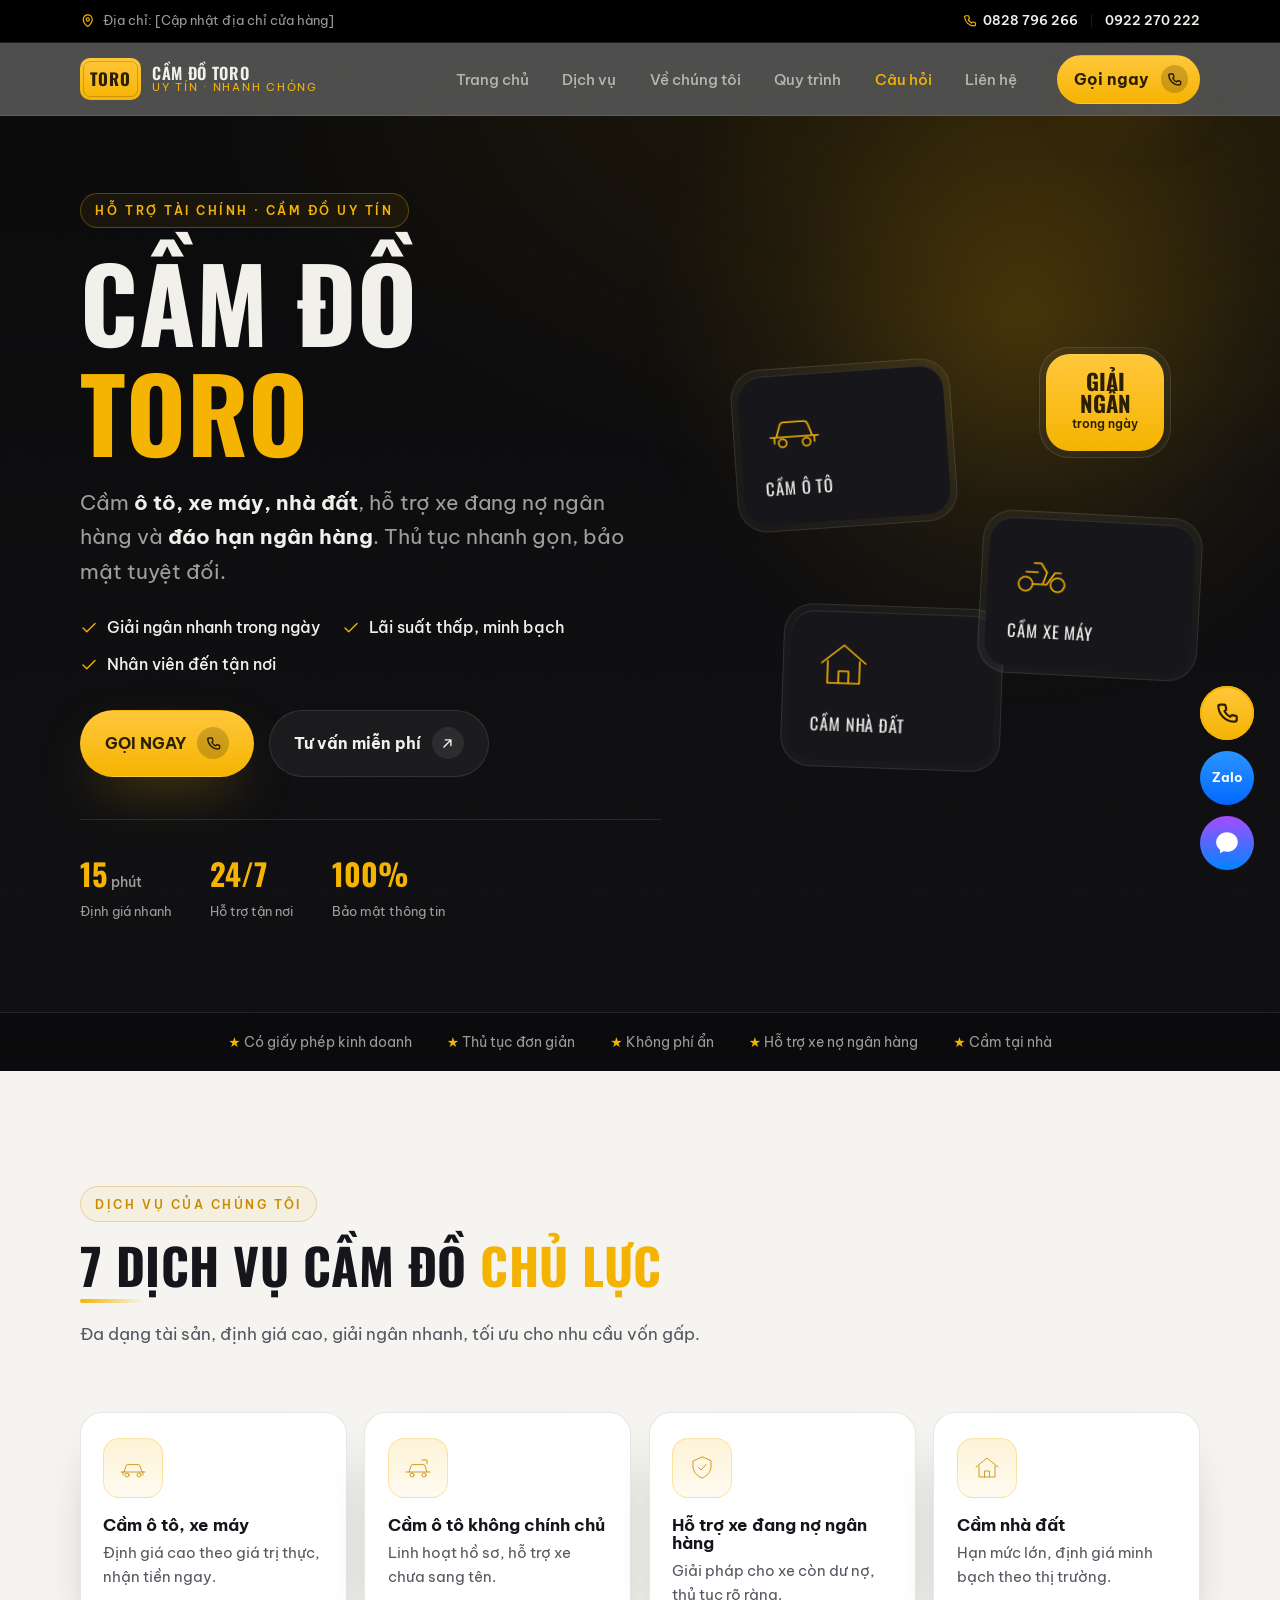
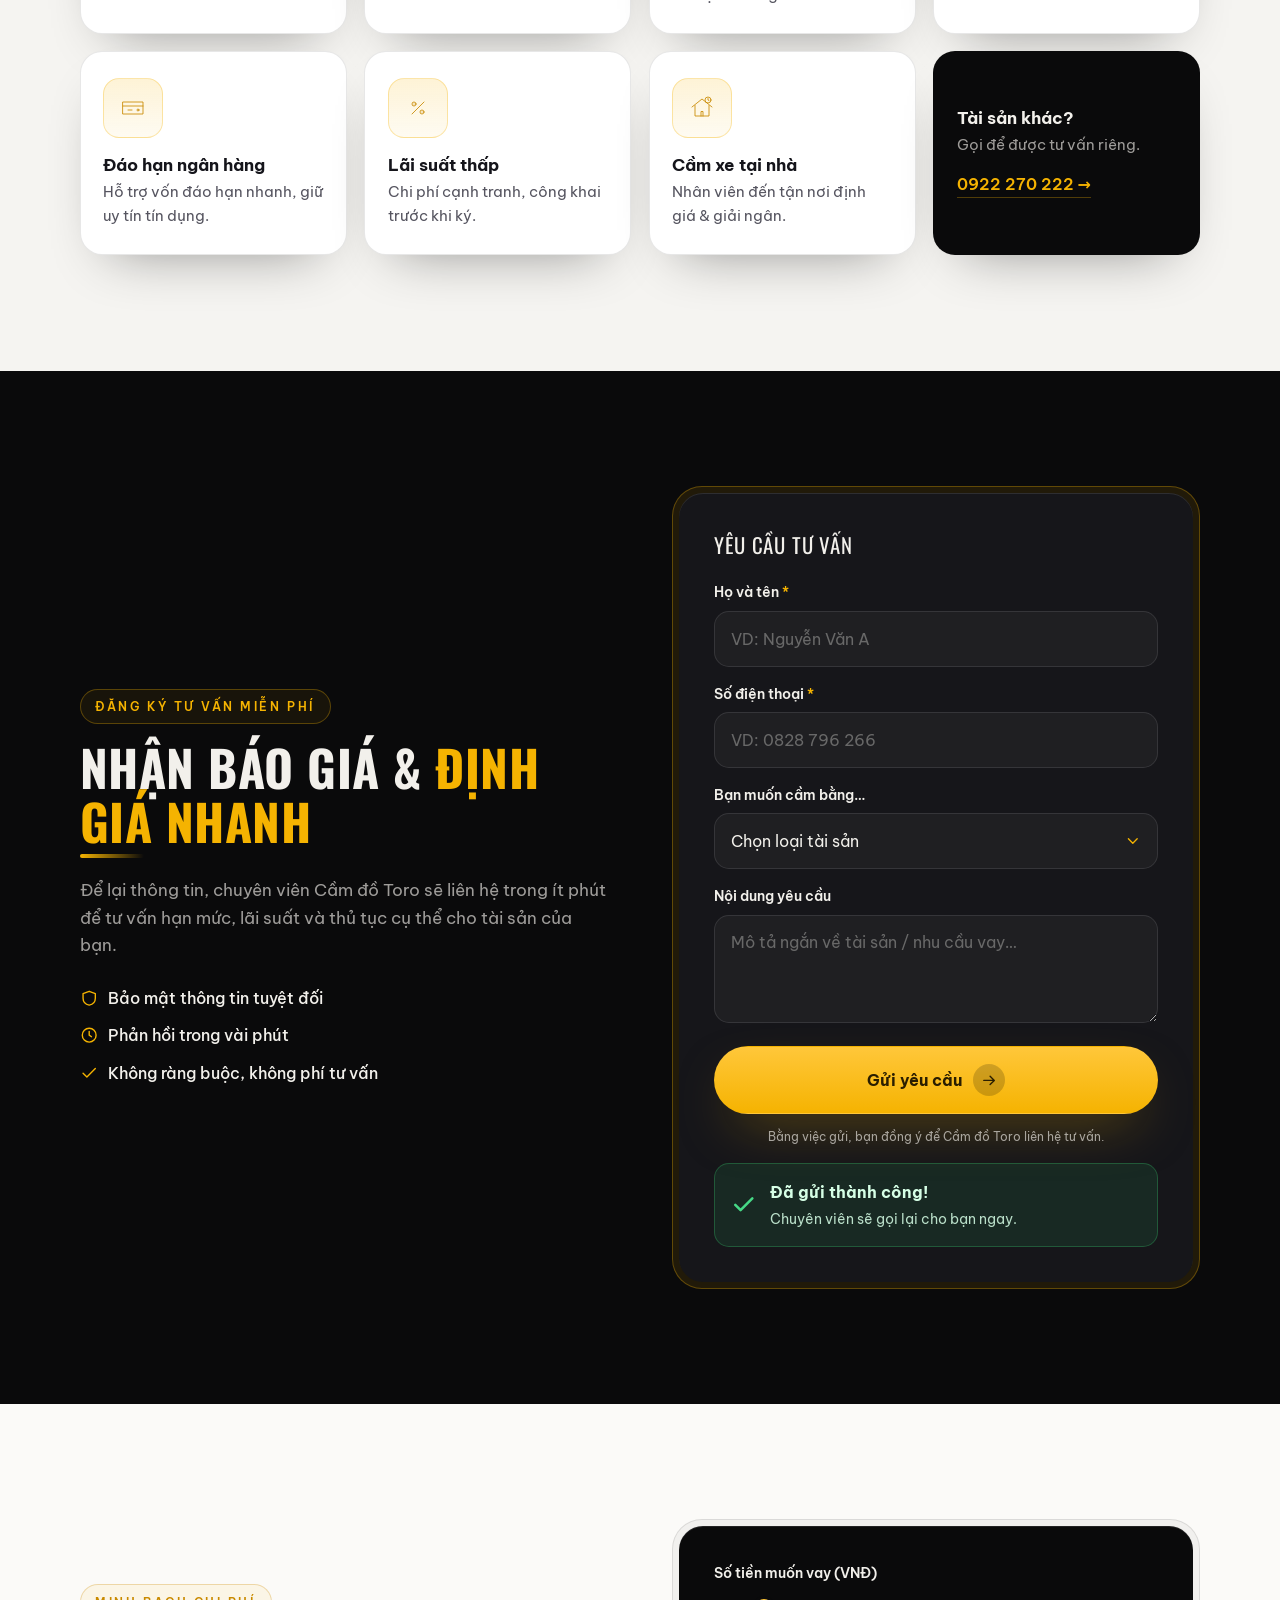
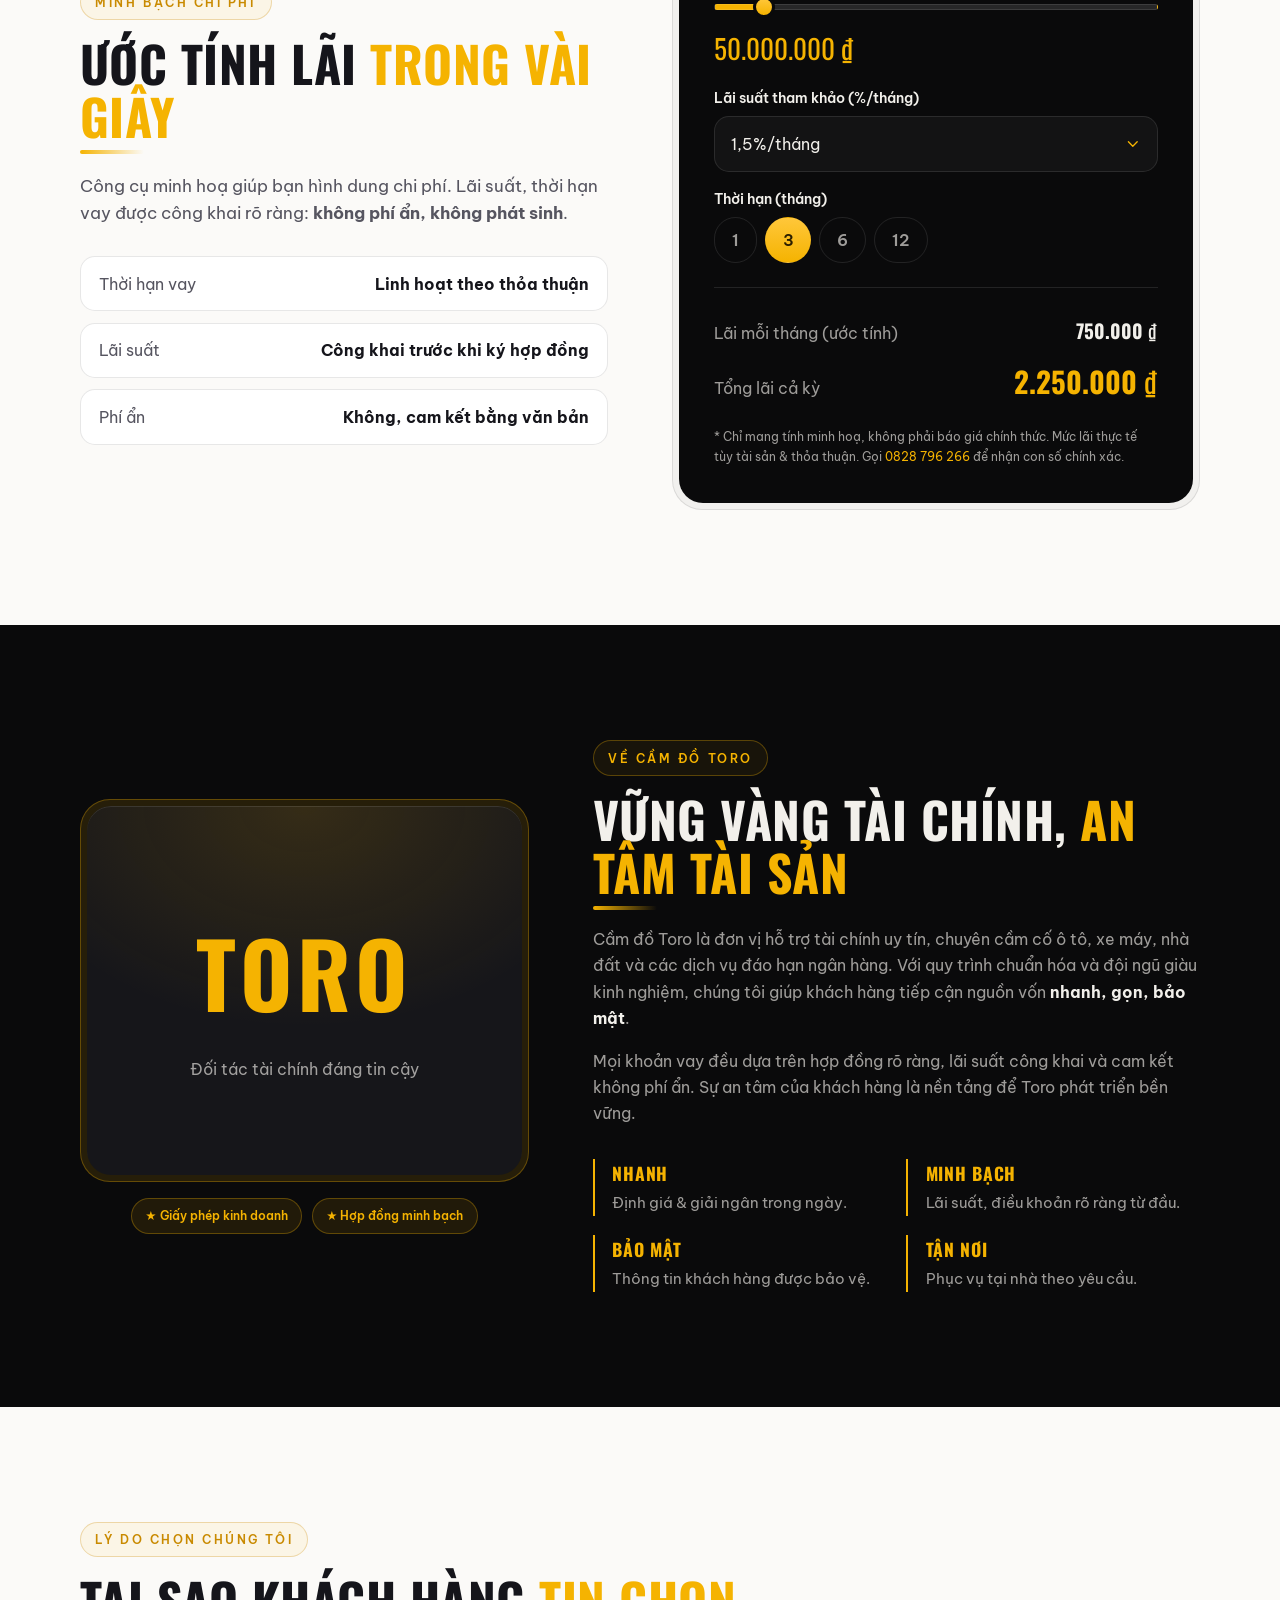
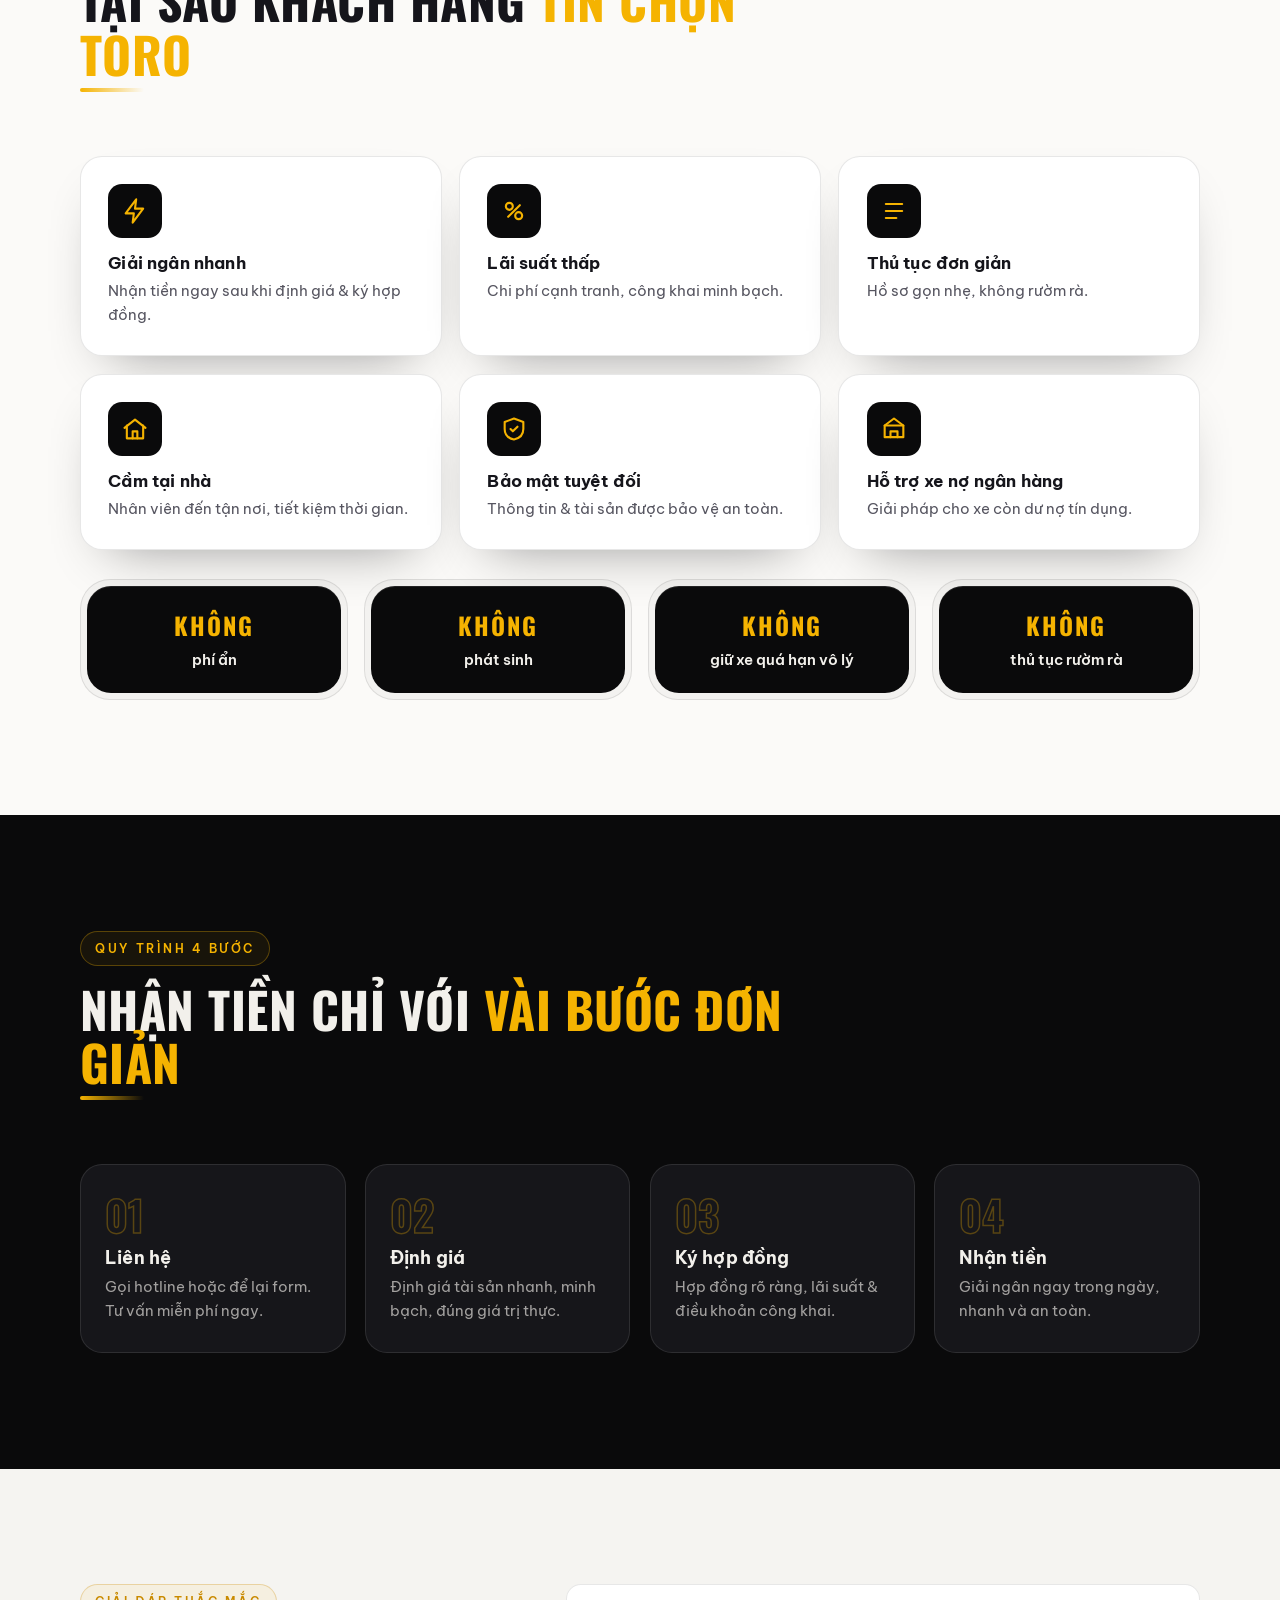
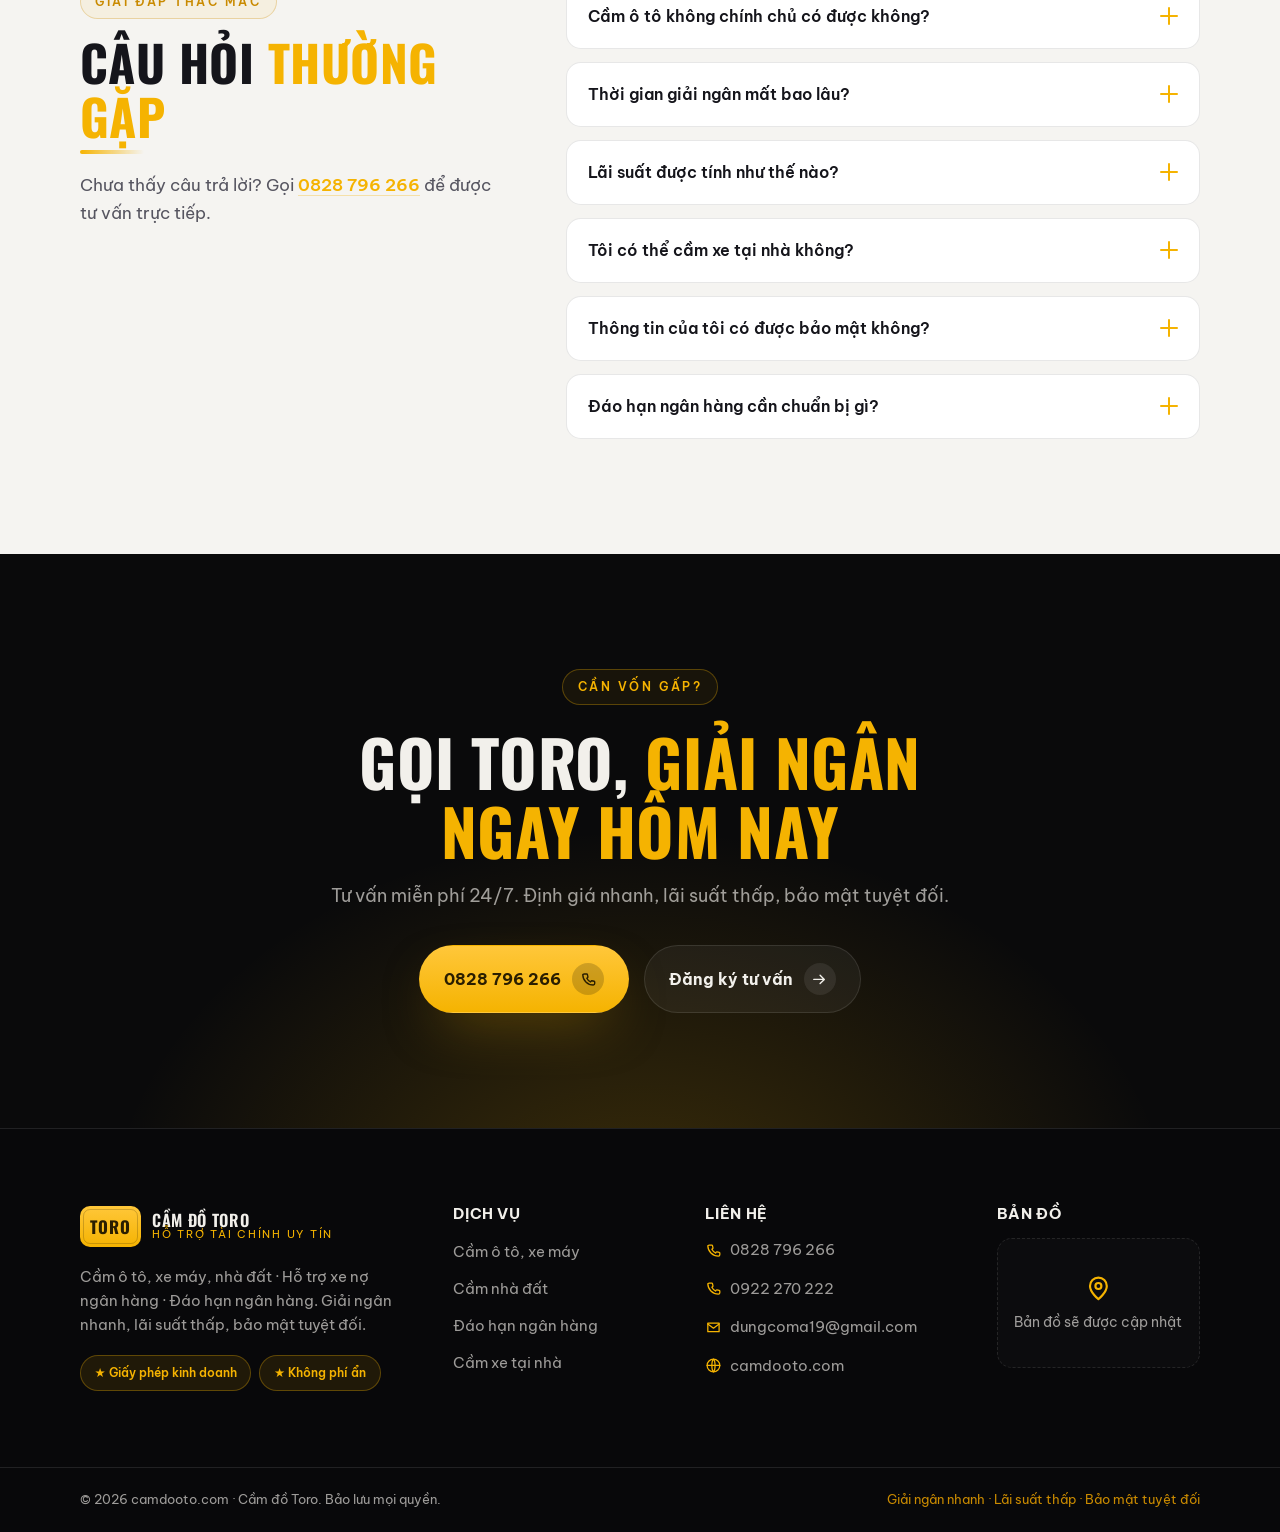
==== index.html @ 7f4216ec "Khoi tao landing page Cam do Toro (vanilla HTML/CSS/JS) - Single-page 12 section: hero, dich vu, for" ====
<!DOCTYPE html>
<html lang="vi">
<head>
  <meta charset="UTF-8" />
  <meta name="viewport" content="width=device-width, initial-scale=1.0" />
  <meta name="theme-color" content="#0A0A0B" />

  <!-- ============================================================
       SEO · chỉnh nội dung mô tả/từ khoá tại đây nếu cần
       ============================================================ -->
  <title>Cầm Đồ Toro · Cầm Ô Tô, Xe Máy, Nhà Đất | Giải Ngân Nhanh, Lãi Suất Thấp</title>
  <meta name="description" content="Cầm đồ Toro · dịch vụ cầm ô tô, xe máy, nhà đất, hỗ trợ xe đang nợ ngân hàng, đáo hạn ngân hàng. Giải ngân nhanh, lãi suất thấp, thủ tục đơn giản, cầm tại nhà. Hotline 0828 796 266." />
  <meta name="robots" content="index, follow" />
  <link rel="canonical" href="https://camdooto.com/" />

  <!-- Open Graph -->
  <meta property="og:type" content="website" />
  <meta property="og:title" content="Cầm Đồ Toro · Giải Ngân Nhanh, Lãi Suất Thấp" />
  <meta property="og:description" content="Cầm ô tô, xe máy, nhà đất. Hỗ trợ xe đang nợ ngân hàng, đáo hạn ngân hàng. Thủ tục nhanh gọn, bảo mật, cầm tại nhà." />
  <meta property="og:url" content="https://camdooto.com/" />

  <!-- Fonts: Oswald (display) + Be Vietnam Pro (body) · đều hỗ trợ tiếng Việt -->
  <link rel="preconnect" href="https://fonts.googleapis.com" />
  <link rel="preconnect" href="https://fonts.gstatic.com" crossorigin />
  <link href="https://fonts.googleapis.com/css2?family=Be+Vietnam+Pro:wght@400;500;600;700;800&family=Oswald:wght@500;600;700&display=swap" rel="stylesheet" />

  <link rel="stylesheet" href="style.css" />
</head>

<body>
  <!-- Lớp noise/grain tinh tế phủ toàn trang (cố định, không chặn click) -->
  <div class="grain" aria-hidden="true"></div>

  <!-- ============================================================
       1. TOP BAR · địa chỉ ngắn (placeholder) + 2 hotline
       ============================================================ -->
  <div class="topbar">
    <div class="container topbar__inner">
      <p class="topbar__addr">
        <svg class="ico" viewBox="0 0 24 24" aria-hidden="true"><path d="M12 21s-7-5.6-7-11a7 7 0 0 1 14 0c0 5.4-7 11-7 11Z"/><circle cx="12" cy="10" r="2.5"/></svg>
        <!-- CHỈNH ĐỊA CHỈ THẬT TẠI ĐÂY -->
        <span>Địa chỉ: [Cập nhật địa chỉ cửa hàng]</span>
      </p>
      <div class="topbar__lines">
        <a href="tel:0828796266" class="topbar__tel"><svg class="ico" viewBox="0 0 24 24" aria-hidden="true"><path d="M4 5c0 8.3 6.7 15 15 15a2 2 0 0 0 2-2v-2.3a1 1 0 0 0-.8-1l-3.3-.7a1 1 0 0 0-1 .4l-.9 1.2a12.4 12.4 0 0 1-5.3-5.3l1.2-.9a1 1 0 0 0 .4-1l-.7-3.3a1 1 0 0 0-1-.8H6a2 2 0 0 0-2 2Z"/></svg>0828 796 266</a>
        <span class="topbar__sep" aria-hidden="true"></span>
        <a href="tel:0922270222" class="topbar__tel">0922 270 222</a>
      </div>
    </div>
  </div>

  <!-- ============================================================
       2. HEADER STICKY · logo huy hiệu TORO + menu + nút gọi
       ============================================================ -->
  <header class="site-header" id="trang-chu">
    <div class="container site-header__inner">
      <a href="#trang-chu" class="brand" aria-label="Cầm đồ Toro · về đầu trang">
        <span class="brand__badge">TORO</span>
        <span class="brand__txt">
          <strong>CẦM ĐỒ TORO</strong>
          <em>Uy tín · Nhanh chóng</em>
        </span>
      </a>

      <nav class="nav" id="primary-nav" aria-label="Điều hướng chính">
        <ul class="nav__list">
          <li><a href="#trang-chu" class="nav__link is-active">Trang chủ</a></li>
          <li><a href="#dich-vu" class="nav__link">Dịch vụ</a></li>
          <li><a href="#ve-chung-toi" class="nav__link">Về chúng tôi</a></li>
          <li><a href="#quy-trinh" class="nav__link">Quy trình</a></li>
          <li><a href="#faq" class="nav__link">Câu hỏi</a></li>
          <li><a href="#lien-he" class="nav__link">Liên hệ</a></li>
        </ul>
      </nav>

      <a href="tel:0828796266" class="btn btn--gold header__cta">
        <span class="btn__label">Gọi ngay</span>
        <span class="btn__ico" aria-hidden="true">
          <svg viewBox="0 0 24 24"><path d="M4 5c0 8.3 6.7 15 15 15a2 2 0 0 0 2-2v-2.3a1 1 0 0 0-.8-1l-3.3-.7a1 1 0 0 0-1 .4l-.9 1.2a12.4 12.4 0 0 1-5.3-5.3l1.2-.9a1 1 0 0 0 .4-1l-.7-3.3a1 1 0 0 0-1-.8H6a2 2 0 0 0-2 2Z"/></svg>
        </span>
      </a>

      <button class="nav-toggle" id="nav-toggle" aria-label="Mở menu" aria-expanded="false" aria-controls="mobile-menu">
        <span class="nav-toggle__bar"></span>
        <span class="nav-toggle__bar"></span>
      </button>
    </div>
  </header>

  <!-- Overlay menu mobile -->
  <div class="mobile-menu" id="mobile-menu" aria-hidden="true">
    <nav class="mobile-menu__inner" aria-label="Điều hướng di động">
      <a href="#trang-chu" class="mobile-menu__link">Trang chủ</a>
      <a href="#dich-vu" class="mobile-menu__link">Dịch vụ</a>
      <a href="#ve-chung-toi" class="mobile-menu__link">Về chúng tôi</a>
      <a href="#quy-trinh" class="mobile-menu__link">Quy trình</a>
      <a href="#faq" class="mobile-menu__link">Câu hỏi thường gặp</a>
      <a href="#lien-he" class="mobile-menu__link">Liên hệ</a>
      <div class="mobile-menu__tels">
        <a href="tel:0828796266" class="btn btn--gold btn--block">Gọi 0828 796 266</a>
        <a href="tel:0922270222" class="btn btn--ghost-light btn--block">Gọi 0922 270 222</a>
      </div>
    </nav>
  </div>

  <main>
    <!-- ============================================================
         3. HERO
         ============================================================ -->
    <section class="hero" aria-labelledby="hero-title">
      <div class="hero__glow" aria-hidden="true"></div>
      <div class="container hero__grid">
        <div class="hero__copy">
          <span class="eyebrow">Hỗ trợ tài chính · Cầm đồ uy tín</span>
          <h1 class="hero__title" id="hero-title">
            CẦM ĐỒ <span class="text-gold">TORO</span>
          </h1>
          <p class="hero__sub">
            Cầm <strong>ô tô, xe máy, nhà đất</strong>, hỗ trợ xe đang nợ ngân hàng
            và <strong>đáo hạn ngân hàng</strong>. Thủ tục nhanh gọn, bảo mật tuyệt đối.
          </p>

          <ul class="hero__points">
            <li><svg class="ico ico--gold" viewBox="0 0 24 24" aria-hidden="true"><path d="m20 6-11 11-5-5"/></svg> Giải ngân nhanh trong ngày</li>
            <li><svg class="ico ico--gold" viewBox="0 0 24 24" aria-hidden="true"><path d="m20 6-11 11-5-5"/></svg> Lãi suất thấp, minh bạch</li>
            <li><svg class="ico ico--gold" viewBox="0 0 24 24" aria-hidden="true"><path d="m20 6-11 11-5-5"/></svg> Nhân viên đến tận nơi</li>
          </ul>

          <div class="hero__cta">
            <a href="tel:0828796266" class="btn btn--gold btn--lg">
              <span class="btn__label">GỌI NGAY</span>
              <span class="btn__ico" aria-hidden="true">
                <svg viewBox="0 0 24 24"><path d="M4 5c0 8.3 6.7 15 15 15a2 2 0 0 0 2-2v-2.3a1 1 0 0 0-.8-1l-3.3-.7a1 1 0 0 0-1 .4l-.9 1.2a12.4 12.4 0 0 1-5.3-5.3l1.2-.9a1 1 0 0 0 .4-1l-.7-3.3a1 1 0 0 0-1-.8H6a2 2 0 0 0-2 2Z"/></svg>
              </span>
            </a>
            <a href="#tu-van" class="btn btn--ghost-light btn--lg">
              <span class="btn__label">Tư vấn miễn phí</span>
              <span class="btn__ico" aria-hidden="true">
                <svg viewBox="0 0 24 24"><path d="M7 17 17 7M9 7h8v8"/></svg>
              </span>
            </a>
          </div>

          <dl class="hero__stats">
            <div><dt>15<span>phút</span></dt><dd>Định giá nhanh</dd></div>
            <div><dt>24/7</dt><dd>Hỗ trợ tận nơi</dd></div>
            <div><dt>100%</dt><dd>Bảo mật thông tin</dd></div>
          </dl>
        </div>

        <!-- Cụm visual: thẻ nổi double-bezel với icon ô tô / xe máy / nhà đất (SVG tự vẽ) -->
        <div class="hero__visual" aria-hidden="true">
          <div class="bezel float-card float-card--a">
            <div class="bezel__core">
              <svg class="asset" viewBox="0 0 64 64"><path d="M8 40h48M14 40l4-12a4 4 0 0 1 3.8-2.8h20.4A4 4 0 0 1 46 28l4 12M12 40v6m40-6v6"/><circle cx="20" cy="46" r="4"/><circle cx="44" cy="46" r="4"/></svg>
              <p class="asset__tag">Cầm ô tô</p>
            </div>
          </div>
          <div class="bezel float-card float-card--b">
            <div class="bezel__core">
              <svg class="asset" viewBox="0 0 64 64"><circle cx="16" cy="44" r="7"/><circle cx="48" cy="44" r="7"/><path d="M23 44h14l8-12h6M37 32l-6-9h-7m13 9-4 12M16 32h12"/></svg>
              <p class="asset__tag">Cầm xe máy</p>
            </div>
          </div>
          <div class="bezel float-card float-card--c">
            <div class="bezel__core">
              <svg class="asset" viewBox="0 0 64 64"><path d="M10 30 32 12l22 18M16 28v22h32V28M27 50V38h10v12"/></svg>
              <p class="asset__tag">Cầm nhà đất</p>
            </div>
          </div>
          <div class="hero__badge bezel">
            <div class="bezel__core hero__badge-core">
              <strong>Giải ngân</strong>
              <span>trong ngày</span>
            </div>
          </div>
        </div>
      </div>

      <!-- Dải tin cậy chạy ngang -->
      <div class="trustbar">
        <div class="container trustbar__inner">
          <span>★ Có giấy phép kinh doanh</span>
          <span>★ Thủ tục đơn giản</span>
          <span>★ Không phí ẩn</span>
          <span>★ Hỗ trợ xe nợ ngân hàng</span>
          <span>★ Cầm tại nhà</span>
        </div>
      </div>
    </section>

    <!-- ============================================================
         4. DẢI DỊCH VỤ NỔI BẬT · 7 icon tròn + nhãn
         ============================================================ -->
    <section class="services section" id="dich-vu" aria-labelledby="dv-title">
      <div class="container">
        <header class="section__head">
          <span class="eyebrow eyebrow--dark">Dịch vụ của chúng tôi</span>
          <h2 class="section__title" id="dv-title">7 dịch vụ cầm đồ <span class="text-gold">chủ lực</span></h2>
          <p class="section__lead">Đa dạng tài sản, định giá cao, giải ngân nhanh, tối ưu cho nhu cầu vốn gấp.</p>
        </header>

        <ul class="services__grid">
          <li class="service reveal">
            <span class="service__ico"><svg viewBox="0 0 64 64" aria-hidden="true"><path d="M8 40h48M14 40l4-12a4 4 0 0 1 3.8-2.8h20.4A4 4 0 0 1 46 28l4 12M12 40v6m40-6v6"/><circle cx="20" cy="46" r="4"/><circle cx="44" cy="46" r="4"/></svg></span>
            <h3>Cầm ô tô, xe máy</h3>
            <p>Định giá cao theo giá trị thực, nhận tiền ngay.</p>
          </li>
          <li class="service reveal">
            <span class="service__ico"><svg viewBox="0 0 64 64" aria-hidden="true"><path d="M8 40h48M14 40l4-12a4 4 0 0 1 3.8-2.8h20.4A4 4 0 0 1 46 28l4 12"/><circle cx="20" cy="46" r="4"/><circle cx="44" cy="46" r="4"/><path d="M40 16h10v8"/></svg></span>
            <h3>Cầm ô tô không chính chủ</h3>
            <p>Linh hoạt hồ sơ, hỗ trợ xe chưa sang tên.</p>
          </li>
          <li class="service reveal">
            <span class="service__ico"><svg viewBox="0 0 64 64" aria-hidden="true"><path d="M32 10 14 18v10c0 12 8 20 18 24 10-4 18-12 18-24V18Z"/><path d="m25 31 5 5 10-11"/></svg></span>
            <h3>Hỗ trợ xe đang nợ ngân hàng</h3>
            <p>Giải pháp cho xe còn dư nợ, thủ tục rõ ràng.</p>
          </li>
          <li class="service reveal">
            <span class="service__ico"><svg viewBox="0 0 64 64" aria-hidden="true"><path d="M10 30 32 12l22 18M16 28v22h32V28M27 50V38h10v12"/></svg></span>
            <h3>Cầm nhà đất</h3>
            <p>Hạn mức lớn, định giá minh bạch theo thị trường.</p>
          </li>
          <li class="service reveal">
            <span class="service__ico"><svg viewBox="0 0 64 64" aria-hidden="true"><path d="M12 20h40v24H12z"/><path d="M12 28h40M22 36h8"/><circle cx="42" cy="36" r="2"/></svg></span>
            <h3>Đáo hạn ngân hàng</h3>
            <p>Hỗ trợ vốn đáo hạn nhanh, giữ uy tín tín dụng.</p>
          </li>
          <li class="service reveal">
            <span class="service__ico"><svg viewBox="0 0 64 64" aria-hidden="true"><path d="M20 44 44 20M24 24h.1M40 40h.1"/><circle cx="24" cy="24" r="4"/><circle cx="40" cy="40" r="4"/></svg></span>
            <h3>Lãi suất thấp</h3>
            <p>Chi phí cạnh tranh, công khai trước khi ký.</p>
          </li>
          <li class="service reveal">
            <span class="service__ico"><svg viewBox="0 0 64 64" aria-hidden="true"><path d="M12 30 32 14l20 16M18 27v21h28V27"/><path d="M30 48v-9h4v9"/><circle cx="44" cy="16" r="6"/><path d="M44 13v3l2 1"/></svg></span>
            <h3>Cầm xe tại nhà</h3>
            <p>Nhân viên đến tận nơi định giá &amp; giải ngân.</p>
          </li>
          <li class="service service--cta reveal">
            <div class="service__cta-core">
              <h3>Tài sản khác?</h3>
              <p>Gọi để được tư vấn riêng.</p>
              <a href="tel:0922270222" class="link-gold">0922 270 222 →</a>
            </div>
          </li>
        </ul>
      </div>
    </section>

    <!-- ============================================================
         5. FORM ĐĂNG KÝ TƯ VẤN
         ============================================================ -->
    <section class="consult section section--dark" id="tu-van" aria-labelledby="tv-title">
      <div class="container consult__grid">
        <div class="consult__intro">
          <span class="eyebrow">Đăng ký tư vấn miễn phí</span>
          <h2 class="section__title" id="tv-title">Nhận báo giá &amp; <span class="text-gold">định giá nhanh</span></h2>
          <p class="section__lead">Để lại thông tin, chuyên viên Cầm đồ Toro sẽ liên hệ trong ít phút để tư vấn hạn mức, lãi suất và thủ tục cụ thể cho tài sản của bạn.</p>
          <ul class="consult__assure">
            <li><svg class="ico ico--gold" viewBox="0 0 24 24" aria-hidden="true"><path d="M12 3 4 6v6c0 5 3.4 8 8 9 4.6-1 8-4 8-9V6Z"/></svg> Bảo mật thông tin tuyệt đối</li>
            <li><svg class="ico ico--gold" viewBox="0 0 24 24" aria-hidden="true"><path d="M12 7v5l3 2"/><circle cx="12" cy="12" r="9"/></svg> Phản hồi trong vài phút</li>
            <li><svg class="ico ico--gold" viewBox="0 0 24 24" aria-hidden="true"><path d="m20 6-11 11-5-5"/></svg> Không ràng buộc, không phí tư vấn</li>
          </ul>
        </div>

        <!-- Form: validate phía client; submit mô phỏng (xem script.js để gắn API/email thật) -->
        <div class="bezel consult__formwrap">
          <form class="consult__form bezel__core" id="consult-form" novalidate>
            <p class="form__title">Yêu cầu tư vấn</p>

            <div class="field">
              <label for="f-name">Họ và tên <span aria-hidden="true">*</span></label>
              <input type="text" id="f-name" name="name" autocomplete="name" placeholder="VD: Nguyễn Văn A" required />
              <small class="field__err" data-err-for="f-name"></small>
            </div>

            <div class="field">
              <label for="f-phone">Số điện thoại <span aria-hidden="true">*</span></label>
              <input type="tel" id="f-phone" name="phone" inputmode="numeric" autocomplete="tel" placeholder="VD: 0828 796 266" required />
              <small class="field__err" data-err-for="f-phone"></small>
            </div>

            <div class="field">
              <label for="f-service">Bạn muốn cầm bằng…</label>
              <div class="select-wrap">
                <select id="f-service" name="service">
                  <option value="">Chọn loại tài sản</option>
                  <option>Cầm ô tô, xe máy</option>
                  <option>Cầm ô tô không chính chủ</option>
                  <option>Hỗ trợ xe đang nợ ngân hàng</option>
                  <option>Cầm nhà đất</option>
                  <option>Đáo hạn ngân hàng</option>
                  <option>Dịch vụ cầm xe tại nhà</option>
                  <option>Tài sản khác</option>
                </select>
                <svg class="select-wrap__chev" viewBox="0 0 24 24" aria-hidden="true"><path d="m6 9 6 6 6-6"/></svg>
              </div>
            </div>

            <div class="field">
              <label for="f-msg">Nội dung yêu cầu</label>
              <textarea id="f-msg" name="message" rows="3" placeholder="Mô tả ngắn về tài sản / nhu cầu vay…"></textarea>
            </div>

            <button type="submit" class="btn btn--gold btn--block btn--lg">
              <span class="btn__label">Gửi yêu cầu</span>
              <span class="btn__ico" aria-hidden="true"><svg viewBox="0 0 24 24"><path d="M4 12h15m-6-6 6 6-6 6"/></svg></span>
            </button>

            <p class="form__note">Bằng việc gửi, bạn đồng ý để Cầm đồ Toro liên hệ tư vấn.</p>

            <!-- Thông báo thành công (ẩn mặc định, hiện qua JS) -->
            <div class="form__success" id="form-success" role="status" aria-live="polite" hidden>
              <svg viewBox="0 0 24 24" aria-hidden="true"><path d="m20 6-11 11-5-5"/></svg>
              <div>
                <strong>Đã gửi thành công!</strong>
                <span>Chuyên viên sẽ gọi lại cho bạn ngay.</span>
              </div>
            </div>
          </form>
        </div>
      </div>
    </section>

    <!-- ============================================================
         6. VÍ DỤ MINH BẠCH CHI PHÍ · máy tính lãi minh hoạ
         ============================================================ -->
    <section class="calc section" id="chi-phi" aria-labelledby="cp-title">
      <div class="container calc__grid">
        <div class="calc__head">
          <span class="eyebrow eyebrow--dark">Minh bạch chi phí</span>
          <h2 class="section__title" id="cp-title">Ước tính lãi <span class="text-gold">trong vài giây</span></h2>
          <p class="section__lead">Công cụ minh hoạ giúp bạn hình dung chi phí. Lãi suất, thời hạn vay được công khai rõ ràng: <strong>không phí ẩn, không phát sinh</strong>.</p>

          <ul class="calc__terms">
            <li><span>Thời hạn vay</span><strong>Linh hoạt theo thỏa thuận</strong></li>
            <li><span>Lãi suất</span><strong>Công khai trước khi ký hợp đồng</strong></li>
            <li><span>Phí ẩn</span><strong>Không, cam kết bằng văn bản</strong></li>
          </ul>
        </div>

        <div class="bezel calc__panelwrap">
          <div class="calc__panel bezel__core">
            <div class="field">
              <label for="c-amount">Số tiền muốn vay (VNĐ)</label>
              <input type="range" id="c-amount" min="5000000" max="500000000" step="5000000" value="50000000" />
              <output class="calc__out" id="c-amount-out">50.000.000 ₫</output>
            </div>

            <div class="field">
              <label for="c-rate">Lãi suất tham khảo (%/tháng)</label>
              <div class="select-wrap">
                <select id="c-rate">
                  <option value="1">1%/tháng</option>
                  <option value="1.5" selected>1,5%/tháng</option>
                  <option value="2">2%/tháng</option>
                  <option value="3">3%/tháng</option>
                </select>
                <svg class="select-wrap__chev" viewBox="0 0 24 24" aria-hidden="true"><path d="m6 9 6 6 6-6"/></svg>
              </div>
            </div>

            <div class="field">
              <label for="c-term">Thời hạn (tháng)</label>
              <div class="chip-row" id="c-term-row" role="group" aria-label="Chọn thời hạn">
                <button type="button" class="chip" data-term="1">1</button>
                <button type="button" class="chip is-active" data-term="3">3</button>
                <button type="button" class="chip" data-term="6">6</button>
                <button type="button" class="chip" data-term="12">12</button>
              </div>
            </div>

            <div class="calc__result">
              <div class="calc__result-row">
                <span>Lãi mỗi tháng (ước tính)</span>
                <strong id="c-monthly">750.000 ₫</strong>
              </div>
              <div class="calc__result-row calc__result-row--total">
                <span>Tổng lãi cả kỳ</span>
                <strong id="c-total" class="text-gold">2.250.000 ₫</strong>
              </div>
            </div>

            <p class="calc__disclaimer">* Chỉ mang tính minh hoạ, không phải báo giá chính thức. Mức lãi thực tế tùy tài sản &amp; thỏa thuận. Gọi <a href="tel:0828796266">0828 796 266</a> để nhận con số chính xác.</p>
          </div>
        </div>
      </div>
    </section>

    <!-- ============================================================
         7. VỀ CHÚNG TÔI
         ============================================================ -->
    <section class="about section section--dark" id="ve-chung-toi" aria-labelledby="vct-title">
      <div class="container about__grid">
        <div class="about__media" aria-hidden="true">
          <div class="bezel about__card">
            <div class="bezel__core about__card-core">
              <span class="about__big">TORO</span>
              <p>Đối tác tài chính đáng tin cậy</p>
            </div>
          </div>
          <div class="about__chips">
            <span class="pill">★ Giấy phép kinh doanh</span>
            <span class="pill">★ Hợp đồng minh bạch</span>
          </div>
        </div>

        <div class="about__copy">
          <span class="eyebrow">Về Cầm đồ Toro</span>
          <h2 class="section__title" id="vct-title">Vững vàng tài chính, <span class="text-gold">an tâm tài sản</span></h2>
          <!-- NỘI DUNG MẪU · chỉnh theo thực tế doanh nghiệp -->
          <p>Cầm đồ Toro là đơn vị hỗ trợ tài chính uy tín, chuyên cầm cố ô tô, xe máy, nhà đất và các dịch vụ đáo hạn ngân hàng. Với quy trình chuẩn hóa và đội ngũ giàu kinh nghiệm, chúng tôi giúp khách hàng tiếp cận nguồn vốn <strong>nhanh, gọn, bảo mật</strong>.</p>
          <p>Mọi khoản vay đều dựa trên hợp đồng rõ ràng, lãi suất công khai và cam kết không phí ẩn. Sự an tâm của khách hàng là nền tảng để Toro phát triển bền vững.</p>

          <ul class="about__list">
            <li><strong>Nhanh</strong><span>Định giá &amp; giải ngân trong ngày.</span></li>
            <li><strong>Minh bạch</strong><span>Lãi suất, điều khoản rõ ràng từ đầu.</span></li>
            <li><strong>Bảo mật</strong><span>Thông tin khách hàng được bảo vệ.</span></li>
            <li><strong>Tận nơi</strong><span>Phục vụ tại nhà theo yêu cầu.</span></li>
          </ul>
        </div>
      </div>
    </section>

    <!-- ============================================================
         8. TẠI SAO CHỌN TORO
         ============================================================ -->
    <section class="why section" id="tai-sao" aria-labelledby="ts-title">
      <div class="container">
        <header class="section__head">
          <span class="eyebrow eyebrow--dark">Lý do chọn chúng tôi</span>
          <h2 class="section__title" id="ts-title">Tại sao khách hàng <span class="text-gold">tin chọn Toro</span></h2>
        </header>

        <ul class="why__grid">
          <li class="why__item reveal"><span class="why__ico"><svg viewBox="0 0 24 24" aria-hidden="true"><path d="M13 2 4 14h7l-1 8 9-12h-7z"/></svg></span><h3>Giải ngân nhanh</h3><p>Nhận tiền ngay sau khi định giá &amp; ký hợp đồng.</p></li>
          <li class="why__item reveal"><span class="why__ico"><svg viewBox="0 0 24 24" aria-hidden="true"><path d="M7 17 17 7M24 24"/><circle cx="8" cy="8" r="3"/><circle cx="16" cy="16" r="3"/></svg></span><h3>Lãi suất thấp</h3><p>Chi phí cạnh tranh, công khai minh bạch.</p></li>
          <li class="why__item reveal"><span class="why__ico"><svg viewBox="0 0 24 24" aria-hidden="true"><path d="M5 6h14M5 12h14M5 18h9"/></svg></span><h3>Thủ tục đơn giản</h3><p>Hồ sơ gọn nhẹ, không rườm rà.</p></li>
          <li class="why__item reveal"><span class="why__ico"><svg viewBox="0 0 24 24" aria-hidden="true"><path d="M3 11 12 4l9 7M5 9v11h14V9"/><path d="M10 20v-6h4v6"/></svg></span><h3>Cầm tại nhà</h3><p>Nhân viên đến tận nơi, tiết kiệm thời gian.</p></li>
          <li class="why__item reveal"><span class="why__ico"><svg viewBox="0 0 24 24" aria-hidden="true"><path d="M12 3 4 6v6c0 5 3.4 8 8 9 4.6-1 8-4 8-9V6Z"/><path d="m9 12 2 2 4-4"/></svg></span><h3>Bảo mật tuyệt đối</h3><p>Thông tin &amp; tài sản được bảo vệ an toàn.</p></li>
          <li class="why__item reveal"><span class="why__ico"><svg viewBox="0 0 24 24" aria-hidden="true"><path d="M4 9h16v10H4z"/><path d="M4 9 12 3l8 6M9 19v-5h6v5"/></svg></span><h3>Hỗ trợ xe nợ ngân hàng</h3><p>Giải pháp cho xe còn dư nợ tín dụng.</p></li>
        </ul>

        <!-- Dải thẻ tối nhấn cam kết -->
        <div class="why__pledge">
          <div class="bezel pledge"><div class="bezel__core pledge__core"><span class="pledge__no">KHÔNG</span><strong>phí ẩn</strong></div></div>
          <div class="bezel pledge"><div class="bezel__core pledge__core"><span class="pledge__no">KHÔNG</span><strong>phát sinh</strong></div></div>
          <div class="bezel pledge"><div class="bezel__core pledge__core"><span class="pledge__no">KHÔNG</span><strong>giữ xe quá hạn vô lý</strong></div></div>
          <div class="bezel pledge"><div class="bezel__core pledge__core"><span class="pledge__no">KHÔNG</span><strong>thủ tục rườm rà</strong></div></div>
        </div>
      </div>
    </section>

    <!-- ============================================================
         9. QUY TRÌNH CẦM ĐỒ · stepper
         ============================================================ -->
    <section class="process section section--dark" id="quy-trinh" aria-labelledby="qt-title">
      <div class="container">
        <header class="section__head">
          <span class="eyebrow">Quy trình 4 bước</span>
          <h2 class="section__title" id="qt-title">Nhận tiền chỉ với <span class="text-gold">vài bước đơn giản</span></h2>
        </header>

        <ol class="steps">
          <li class="step reveal">
            <span class="step__num">01</span>
            <div class="step__body"><h3>Liên hệ</h3><p>Gọi hotline hoặc để lại form. Tư vấn miễn phí ngay.</p></div>
          </li>
          <li class="step reveal">
            <span class="step__num">02</span>
            <div class="step__body"><h3>Định giá</h3><p>Định giá tài sản nhanh, minh bạch, đúng giá trị thực.</p></div>
          </li>
          <li class="step reveal">
            <span class="step__num">03</span>
            <div class="step__body"><h3>Ký hợp đồng</h3><p>Hợp đồng rõ ràng, lãi suất &amp; điều khoản công khai.</p></div>
          </li>
          <li class="step reveal">
            <span class="step__num">04</span>
            <div class="step__body"><h3>Nhận tiền</h3><p>Giải ngân ngay trong ngày, nhanh và an toàn.</p></div>
          </li>
        </ol>
      </div>
    </section>

    <!-- ============================================================
         10. CÂU HỎI THƯỜNG GẶP · accordion
         ============================================================ -->
    <section class="faq section" id="faq" aria-labelledby="faq-title">
      <div class="container faq__grid">
        <header class="faq__head">
          <span class="eyebrow eyebrow--dark">Giải đáp thắc mắc</span>
          <h2 class="section__title" id="faq-title">Câu hỏi <span class="text-gold">thường gặp</span></h2>
          <p class="section__lead">Chưa thấy câu trả lời? Gọi <a href="tel:0828796266" class="link-gold">0828 796 266</a> để được tư vấn trực tiếp.</p>
        </header>

        <div class="faq__list" id="faq-list">
          <div class="faq__item">
            <button class="faq__q" aria-expanded="false">
              <span>Cầm ô tô không chính chủ có được không?</span>
              <span class="faq__icon" aria-hidden="true"></span>
            </button>
            <div class="faq__a"><div class="faq__a-inner"><p>Được. Toro hỗ trợ cả xe không chính chủ và xe đang nợ ngân hàng, với thủ tục linh hoạt. Vui lòng mang theo giấy tờ liên quan để được định giá chính xác.</p></div></div>
          </div>
          <div class="faq__item">
            <button class="faq__q" aria-expanded="false">
              <span>Thời gian giải ngân mất bao lâu?</span>
              <span class="faq__icon" aria-hidden="true"></span>
            </button>
            <div class="faq__a"><div class="faq__a-inner"><p>Sau khi định giá và ký hợp đồng, bạn nhận tiền ngay trong ngày, nhiều trường hợp chỉ trong vòng 15–30 phút.</p></div></div>
          </div>
          <div class="faq__item">
            <button class="faq__q" aria-expanded="false">
              <span>Lãi suất được tính như thế nào?</span>
              <span class="faq__icon" aria-hidden="true"></span>
            </button>
            <div class="faq__a"><div class="faq__a-inner"><p>Lãi suất được công khai và thống nhất trước khi ký hợp đồng, không phí ẩn, không phát sinh. Bạn có thể dùng công cụ ước tính ở trên để hình dung chi phí.</p></div></div>
          </div>
          <div class="faq__item">
            <button class="faq__q" aria-expanded="false">
              <span>Tôi có thể cầm xe tại nhà không?</span>
              <span class="faq__icon" aria-hidden="true"></span>
            </button>
            <div class="faq__a"><div class="faq__a-inner"><p>Có. Dịch vụ cầm xe tại nhà: nhân viên Toro sẽ đến tận nơi để định giá và hoàn tất thủ tục, giúp bạn tiết kiệm thời gian.</p></div></div>
          </div>
          <div class="faq__item">
            <button class="faq__q" aria-expanded="false">
              <span>Thông tin của tôi có được bảo mật không?</span>
              <span class="faq__icon" aria-hidden="true"></span>
            </button>
            <div class="faq__a"><div class="faq__a-inner"><p>Tuyệt đối. Mọi thông tin khách hàng và tài sản đều được bảo mật theo cam kết, chỉ phục vụ cho mục đích giao dịch.</p></div></div>
          </div>
          <div class="faq__item">
            <button class="faq__q" aria-expanded="false">
              <span>Đáo hạn ngân hàng cần chuẩn bị gì?</span>
              <span class="faq__icon" aria-hidden="true"></span>
            </button>
            <div class="faq__a"><div class="faq__a-inner"><p>Bạn chỉ cần cung cấp thông tin khoản vay cần đáo hạn. Toro sẽ tư vấn phương án và hỗ trợ nguồn vốn nhanh chóng, giữ uy tín tín dụng của bạn.</p></div></div>
          </div>
        </div>
      </div>
    </section>

    <!-- ============================================================
         11. CTA CUỐI
         ============================================================ -->
    <section class="finalcta" aria-labelledby="fc-title">
      <div class="finalcta__glow" aria-hidden="true"></div>
      <div class="container finalcta__inner">
        <span class="eyebrow">Cần vốn gấp?</span>
        <h2 class="finalcta__title" id="fc-title">Gọi Toro, <span class="text-gold">giải ngân ngay hôm nay</span></h2>
        <p>Tư vấn miễn phí 24/7. Định giá nhanh, lãi suất thấp, bảo mật tuyệt đối.</p>
        <div class="finalcta__btns">
          <a href="tel:0828796266" class="btn btn--gold btn--lg">
            <span class="btn__label">0828 796 266</span>
            <span class="btn__ico" aria-hidden="true"><svg viewBox="0 0 24 24"><path d="M4 5c0 8.3 6.7 15 15 15a2 2 0 0 0 2-2v-2.3a1 1 0 0 0-.8-1l-3.3-.7a1 1 0 0 0-1 .4l-.9 1.2a12.4 12.4 0 0 1-5.3-5.3l1.2-.9a1 1 0 0 0 .4-1l-.7-3.3a1 1 0 0 0-1-.8H6a2 2 0 0 0-2 2Z"/></svg></span>
          </a>
          <a href="#tu-van" class="btn btn--ghost-light btn--lg">
            <span class="btn__label">Đăng ký tư vấn</span>
            <span class="btn__ico" aria-hidden="true"><svg viewBox="0 0 24 24"><path d="M4 12h15m-6-6 6 6-6 6"/></svg></span>
          </a>
        </div>
      </div>
    </section>
  </main>

  <!-- ============================================================
       FOOTER
       ============================================================ -->
  <footer class="footer" id="lien-he">
    <div class="container footer__grid">
      <div class="footer__brand">
        <a href="#trang-chu" class="brand brand--footer">
          <span class="brand__badge">TORO</span>
          <span class="brand__txt"><strong>CẦM ĐỒ TORO</strong><em>Hỗ trợ tài chính uy tín</em></span>
        </a>
        <p>Cầm ô tô, xe máy, nhà đất · Hỗ trợ xe nợ ngân hàng · Đáo hạn ngân hàng. Giải ngân nhanh, lãi suất thấp, bảo mật tuyệt đối.</p>
        <div class="footer__pills">
          <span class="pill">★ Giấy phép kinh doanh</span>
          <span class="pill">★ Không phí ẩn</span>
        </div>
      </div>

      <div class="footer__col">
        <h4>Dịch vụ</h4>
        <ul>
          <li><a href="#dich-vu">Cầm ô tô, xe máy</a></li>
          <li><a href="#dich-vu">Cầm nhà đất</a></li>
          <li><a href="#dich-vu">Đáo hạn ngân hàng</a></li>
          <li><a href="#dich-vu">Cầm xe tại nhà</a></li>
        </ul>
      </div>

      <div class="footer__col">
        <h4>Liên hệ</h4>
        <ul class="footer__contact">
          <li><a href="tel:0828796266"><svg class="ico" viewBox="0 0 24 24" aria-hidden="true"><path d="M4 5c0 8.3 6.7 15 15 15a2 2 0 0 0 2-2v-2.3a1 1 0 0 0-.8-1l-3.3-.7a1 1 0 0 0-1 .4l-.9 1.2a12.4 12.4 0 0 1-5.3-5.3l1.2-.9a1 1 0 0 0 .4-1l-.7-3.3a1 1 0 0 0-1-.8H6a2 2 0 0 0-2 2Z"/></svg>0828 796 266</a></li>
          <li><a href="tel:0922270222"><svg class="ico" viewBox="0 0 24 24" aria-hidden="true"><path d="M4 5c0 8.3 6.7 15 15 15a2 2 0 0 0 2-2v-2.3a1 1 0 0 0-.8-1l-3.3-.7a1 1 0 0 0-1 .4l-.9 1.2a12.4 12.4 0 0 1-5.3-5.3l1.2-.9a1 1 0 0 0 .4-1l-.7-3.3a1 1 0 0 0-1-.8H6a2 2 0 0 0-2 2Z"/></svg>0922 270 222</a></li>
          <li><a href="mailto:dungcoma19@gmail.com"><svg class="ico" viewBox="0 0 24 24" aria-hidden="true"><path d="M4 6h16v12H4z"/><path d="m4 7 8 6 8-6"/></svg>dungcoma19@gmail.com</a></li>
          <li><a href="https://camdooto.com" target="_blank" rel="noopener"><svg class="ico" viewBox="0 0 24 24" aria-hidden="true"><circle cx="12" cy="12" r="9"/><path d="M3 12h18M12 3c3 3 3 15 0 18M12 3c-3 3-3 15 0 18"/></svg>camdooto.com</a></li>
        </ul>
      </div>

      <div class="footer__col">
        <h4>Bản đồ</h4>
        <!-- KHUNG BẢN ĐỒ PLACEHOLDER · thay bằng iframe Google Maps khi có địa chỉ -->
        <div class="footer__map" role="img" aria-label="Bản đồ vị trí cửa hàng (sẽ cập nhật)">
          <svg viewBox="0 0 24 24" aria-hidden="true"><path d="M12 21s-7-5.6-7-11a7 7 0 0 1 14 0c0 5.4-7 11-7 11Z"/><circle cx="12" cy="10" r="2.5"/></svg>
          <span>Bản đồ sẽ được cập nhật</span>
        </div>
      </div>
    </div>

    <div class="footer__bar">
      <div class="container footer__bar-inner">
        <p>© <span id="year">2026</span> camdooto.com · Cầm đồ Toro. Bảo lưu mọi quyền.</p>
        <p class="footer__credit">Giải ngân nhanh · Lãi suất thấp · Bảo mật tuyệt đối</p>
      </div>
    </div>
  </footer>

  <!-- ============================================================
       12. CỤM NÚT NỔI CỐ ĐỊNH · Gọi / Zalo / Messenger
       ============================================================ -->
  <div class="floats" aria-label="Liên hệ nhanh">
    <a href="tel:0828796266" class="float float--call" aria-label="Gọi điện">
      <svg viewBox="0 0 24 24" aria-hidden="true"><path d="M4 5c0 8.3 6.7 15 15 15a2 2 0 0 0 2-2v-2.3a1 1 0 0 0-.8-1l-3.3-.7a1 1 0 0 0-1 .4l-.9 1.2a12.4 12.4 0 0 1-5.3-5.3l1.2-.9a1 1 0 0 0 .4-1l-.7-3.3a1 1 0 0 0-1-.8H6a2 2 0 0 0-2 2Z"/></svg>
      <span class="float__ping" aria-hidden="true"></span>
    </a>
    <!-- THAY link Zalo thật: https://zalo.me/<số-điện-thoại> -->
    <a href="https://zalo.me/0828796266" target="_blank" rel="noopener" class="float float--zalo" aria-label="Chat Zalo">
      <span>Zalo</span>
    </a>
    <!-- THAY link Messenger thật: https://m.me/<page> -->
    <a href="https://m.me/" target="_blank" rel="noopener" class="float float--mess" aria-label="Chat Messenger">
      <svg viewBox="0 0 24 24" aria-hidden="true"><path d="M12 2C6.5 2 2 6.1 2 11.2c0 2.8 1.4 5.3 3.6 7v3.3l3.3-1.8c1 .3 2 .4 3.1.4 5.5 0 10-4.1 10-9.1S17.5 2 12 2Z"/><path d="m6.8 14 3-3 2 2 3-3-3 3-2-2-3 3Z" fill="#fff" stroke="none"/></svg>
    </a>
  </div>

  <script src="script.js"></script>
</body>
</html>
---- style.css ----
/* =====================================================================
   CẦM ĐỒ TORO — style.css
   Design system: Dark Gold Luxury. Font: Oswald (display) + Be Vietnam Pro (body).
   Mọi màu/spacing dùng CSS custom properties bên dưới, chỉnh 1 chỗ là đổi toàn trang.
   ===================================================================== */

/* ---------- 1. TOKENS (chỉnh thương hiệu tại đây) ---------- */
:root {
  /* Màu nền tối */
  --ink: #0A0A0B;
  --ink-2: #111114;
  --charcoal: #16161A;
  --charcoal-2: #1E1E24;

  /* Màu sáng */
  --surface: #FFFFFF;
  --paper: #F5F4F1;
  --paper-2: #FBFAF8;

  /* Vàng nghệ (màu nhấn chính) */
  --gold: #F5B301;
  --gold-2: #FFC73A;
  --gold-deep: #C98A00;
  --gold-on: #2A1E00;        /* chữ tối đặt trên nền vàng */

  /* Chữ */
  --text: #15151B;
  --text-soft: #565560;
  --on-dark: #F2F0EB;
  --on-dark-soft: rgba(242, 240, 235, 0.64);

  /* Đường kẻ */
  --line: rgba(21, 21, 27, 0.10);
  --line-dark: rgba(255, 255, 255, 0.10);
  --hair-gold: rgba(245, 179, 1, 0.30);

  /* Bố cục */
  --container: 1200px;
  --gutter: clamp(20px, 4vw, 40px);
  --section-y: clamp(76px, 9vw, 140px);

  /* Bo góc */
  --r-pill: 999px;
  --r-xl: 30px;
  --r-lg: 22px;
  --r-md: 15px;

  /* Đổ bóng */
  --shadow-soft: 0 24px 56px -30px rgba(0, 0, 0, 0.45);
  --shadow-lift: 0 34px 80px -34px rgba(0, 0, 0, 0.6);
  --glow-gold: 0 22px 56px -22px rgba(245, 179, 1, 0.5);
  --inset-hi: inset 0 1px 0 rgba(255, 255, 255, 0.1);

  /* Chuyển động (easing cao cấp) */
  --ease: cubic-bezier(0.32, 0.72, 0, 1);
  --ease-soft: cubic-bezier(0.22, 0.61, 0.36, 1);

  /* Font */
  --font-display: 'Oswald', system-ui, sans-serif;
  --font-body: 'Be Vietnam Pro', system-ui, sans-serif;
}

/* ---------- 2. RESET / BASE ---------- */
*, *::before, *::after { box-sizing: border-box; }
* { margin: 0; }

html { scroll-behavior: smooth; scroll-padding-top: 96px; -webkit-text-size-adjust: 100%; }

body {
  font-family: var(--font-body);
  font-size: 16px;
  line-height: 1.65;
  color: var(--text);
  background: var(--paper-2);
  -webkit-font-smoothing: antialiased;
  text-rendering: optimizeLegibility;
  overflow-x: hidden;
}

img, svg { display: block; max-width: 100%; }

/* Icon line-style mặc định (premium, nét mảnh) */
svg { fill: none; stroke: currentColor; stroke-width: 1.8; stroke-linecap: round; stroke-linejoin: round; }

a { color: inherit; text-decoration: none; }
button { font: inherit; color: inherit; background: none; border: none; cursor: pointer; }
input, select, textarea { font: inherit; color: inherit; }
ul, ol { list-style: none; padding: 0; }

:focus-visible { outline: 2px solid var(--gold); outline-offset: 3px; border-radius: 4px; }

.container { width: 100%; max-width: var(--container); margin-inline: auto; padding-inline: var(--gutter); }

/* Heading dùng font display */
h1, h2, h3, h4 { font-family: var(--font-display); font-weight: 700; line-height: 1.08; letter-spacing: 0.01em; }

.text-gold { color: var(--gold); }
.ico { width: 1.15em; height: 1.15em; flex: none; }
.ico--gold { color: var(--gold); }

/* Lớp noise/grain tinh tế */
.grain {
  position: fixed; inset: 0; z-index: 60; pointer-events: none; opacity: 0.04;
  mix-blend-mode: overlay;
  background-image: url("data:image/svg+xml,%3Csvg xmlns='http://www.w3.org/2000/svg' width='160' height='160'%3E%3Cfilter id='n'%3E%3CfeTurbulence type='fractalNoise' baseFrequency='0.85' numOctaves='2'/%3E%3C/filter%3E%3Crect width='100%25' height='100%25' filter='url(%23n)'/%3E%3C/svg%3E");
}

/* ---------- 3. EYEBROW + SECTION HEAD ---------- */
.eyebrow {
  display: inline-block; font-weight: 600; font-size: 0.72rem; letter-spacing: 0.22em;
  text-transform: uppercase; color: var(--gold);
  padding: 0.45rem 0.9rem; border: 1px solid var(--hair-gold); border-radius: var(--r-pill);
  background: rgba(245, 179, 1, 0.06);
}
.eyebrow--dark { color: var(--gold-deep); border-color: rgba(201, 138, 0, 0.28); background: rgba(245, 179, 1, 0.07); }

.section { padding-block: var(--section-y); position: relative; }
.section--dark { background: var(--ink); color: var(--on-dark); }
.section--dark .section__lead { color: var(--on-dark-soft); }

.section__head { max-width: 720px; margin-bottom: clamp(40px, 5vw, 68px); }
.section__title {
  font-size: clamp(1.9rem, 4.4vw, 3.1rem); text-transform: uppercase; margin-top: 1rem;
  position: relative; padding-bottom: 0.7rem;
}
.section__title::after {
  content: ""; position: absolute; left: 0; bottom: 0; width: 64px; height: 4px;
  background: linear-gradient(90deg, var(--gold), transparent); border-radius: 4px;
}
.section__lead { color: var(--text-soft); font-size: 1.05rem; margin-top: 1.1rem; max-width: 60ch; }

/* ---------- 4. BUTTONS (pill + button-in-button) ---------- */
.btn {
  display: inline-flex; align-items: center; gap: 0.7rem; font-weight: 700;
  padding: 0.9rem 1.35rem; border-radius: var(--r-pill); border: 1px solid transparent;
  line-height: 1; white-space: nowrap;
  transition: transform 0.45s var(--ease), background 0.45s var(--ease), box-shadow 0.45s var(--ease), border-color 0.45s var(--ease);
}
.btn:active { transform: scale(0.97); }
.btn__label { display: inline-block; }
.btn__ico {
  width: 2rem; height: 2rem; border-radius: var(--r-pill); display: grid; place-items: center;
  background: rgba(0, 0, 0, 0.16); transition: transform 0.45s var(--ease);
}
.btn__ico svg { width: 1.05rem; height: 1.05rem; stroke-width: 2; }
.btn:hover .btn__ico { transform: translate(2px, -1px) scale(1.06); }

.btn--gold { background: linear-gradient(180deg, var(--gold-2), var(--gold)); color: var(--gold-on); box-shadow: var(--glow-gold); }
.btn--gold:hover { box-shadow: 0 28px 70px -20px rgba(245, 179, 1, 0.62); }
.btn--gold .btn__ico { background: rgba(0, 0, 0, 0.18); }

.btn--ghost-light { background: rgba(255, 255, 255, 0.05); color: var(--on-dark); border-color: var(--line-dark); }
.btn--ghost-light:hover { background: rgba(255, 255, 255, 0.1); border-color: rgba(255, 255, 255, 0.22); }
.btn--ghost-light .btn__ico { background: rgba(255, 255, 255, 0.08); }

.btn--lg { padding: 1.05rem 1.5rem; font-size: 1.02rem; }
.btn--block { width: 100%; justify-content: center; }

.link-gold { color: var(--gold); font-weight: 600; border-bottom: 1px solid var(--hair-gold); transition: color 0.3s var(--ease); }
.link-gold:hover { color: var(--gold-2); }

/* ---------- 5. DOUBLE-BEZEL (vỏ ngoài + lõi trong, bo đồng tâm) ---------- */
.bezel {
  --shell: rgba(255, 255, 255, 0.04);
  --ring: var(--line-dark);
  --core: var(--charcoal);
  background: var(--shell); border: 1px solid var(--ring); padding: 6px; border-radius: var(--r-xl);
}
.bezel__core { background: var(--core); border-radius: calc(var(--r-xl) - 6px); box-shadow: var(--inset-hi); }

/* ---------- 6. TOP BAR ---------- */
.topbar { background: #000; color: var(--on-dark-soft); font-size: 0.84rem; border-bottom: 1px solid var(--line-dark); }
.topbar__inner { display: flex; align-items: center; justify-content: space-between; gap: 1rem; min-height: 42px; flex-wrap: wrap; }
.topbar__addr { display: inline-flex; align-items: center; gap: 0.5rem; }
.topbar__addr .ico { color: var(--gold); }
.topbar__lines { display: inline-flex; align-items: center; gap: 0.8rem; }
.topbar__tel { display: inline-flex; align-items: center; gap: 0.4rem; font-weight: 600; color: var(--on-dark); transition: color 0.3s var(--ease); }
.topbar__tel .ico { color: var(--gold); }
.topbar__tel:hover { color: var(--gold); }
.topbar__sep { width: 1px; height: 14px; background: var(--line-dark); }

/* ---------- 7. HEADER STICKY ---------- */
.site-header {
  position: sticky; top: 0; z-index: 40;
  background: rgba(10, 10, 11, 0.72); backdrop-filter: blur(14px) saturate(140%);
  -webkit-backdrop-filter: blur(14px) saturate(140%);
  border-bottom: 1px solid var(--line-dark); color: var(--on-dark);
  transition: background 0.4s var(--ease), box-shadow 0.4s var(--ease);
}
.site-header.is-scrolled { background: rgba(9, 9, 10, 0.92); box-shadow: 0 12px 34px -20px rgba(0, 0, 0, 0.7); }
.site-header__inner { display: flex; align-items: center; gap: 1.2rem; min-height: 72px; }

/* Logo huy hiệu */
.brand { display: inline-flex; align-items: center; gap: 0.7rem; }
.brand__badge {
  font-family: var(--font-display); font-weight: 700; font-size: 1.05rem; letter-spacing: 0.06em;
  color: var(--gold-on); background: linear-gradient(180deg, var(--gold-2), var(--gold));
  padding: 0.42rem 0.62rem; border-radius: 10px; box-shadow: var(--glow-gold);
  position: relative;
}
.brand__badge::after { content: ""; position: absolute; inset: 3px; border: 1px solid rgba(0, 0, 0, 0.18); border-radius: 7px; }
.brand__txt { display: flex; flex-direction: column; line-height: 1.05; }
.brand__txt strong { font-family: var(--font-display); font-weight: 600; font-size: 1.02rem; letter-spacing: 0.04em; }
.brand__txt em { font-style: normal; font-size: 0.68rem; letter-spacing: 0.16em; text-transform: uppercase; color: var(--gold); }

.nav { margin-left: auto; }
.nav__list { display: flex; align-items: center; gap: 0.4rem; }
.nav__link {
  position: relative; padding: 0.5rem 0.85rem; border-radius: var(--r-pill); font-weight: 500;
  font-size: 0.95rem; color: var(--on-dark-soft); transition: color 0.3s var(--ease), background 0.3s var(--ease);
}
.nav__link:hover { color: var(--on-dark); background: rgba(255, 255, 255, 0.05); }
.nav__link.is-active { color: var(--gold); }
.header__cta { margin-left: 0.4rem; padding: 0.62rem 0.7rem 0.62rem 1.05rem; }
.header__cta .btn__ico { width: 1.7rem; height: 1.7rem; }

/* Hamburger */
.nav-toggle { display: none; width: 46px; height: 46px; border-radius: 12px; border: 1px solid var(--line-dark); position: relative; margin-left: auto; }
.nav-toggle__bar { position: absolute; left: 12px; right: 12px; height: 2px; background: var(--on-dark); border-radius: 2px; transition: transform 0.45s var(--ease), opacity 0.3s var(--ease); }
.nav-toggle__bar:nth-child(1) { top: 18px; }
.nav-toggle__bar:nth-child(2) { bottom: 18px; }
body.menu-open .nav-toggle__bar:nth-child(1) { transform: translateY(5px) rotate(45deg); }
body.menu-open .nav-toggle__bar:nth-child(2) { transform: translateY(-5px) rotate(-45deg); }

/* ---------- 8. MOBILE MENU OVERLAY ---------- */
.mobile-menu {
  position: fixed; inset: 0; z-index: 39; background: rgba(8, 8, 9, 0.86);
  backdrop-filter: blur(22px); -webkit-backdrop-filter: blur(22px);
  display: grid; place-items: center; opacity: 0; visibility: hidden;
  transition: opacity 0.45s var(--ease), visibility 0.45s var(--ease);
}
body.menu-open .mobile-menu { opacity: 1; visibility: visible; }
.mobile-menu__inner { display: flex; flex-direction: column; gap: 0.4rem; text-align: center; width: min(86vw, 420px); }
.mobile-menu__link {
  font-family: var(--font-display); text-transform: uppercase; font-size: 1.5rem; letter-spacing: 0.04em;
  color: var(--on-dark); padding: 0.65rem; border-radius: var(--r-md);
  opacity: 0; transform: translateY(18px); transition: opacity 0.5s var(--ease), transform 0.5s var(--ease), color 0.3s var(--ease), background 0.3s var(--ease);
}
.mobile-menu__link:hover { color: var(--gold); background: rgba(255, 255, 255, 0.04); }
body.menu-open .mobile-menu__link { opacity: 1; transform: none; }
body.menu-open .mobile-menu__link:nth-child(1) { transition-delay: 0.08s; }
body.menu-open .mobile-menu__link:nth-child(2) { transition-delay: 0.13s; }
body.menu-open .mobile-menu__link:nth-child(3) { transition-delay: 0.18s; }
body.menu-open .mobile-menu__link:nth-child(4) { transition-delay: 0.23s; }
body.menu-open .mobile-menu__link:nth-child(5) { transition-delay: 0.28s; }
body.menu-open .mobile-menu__link:nth-child(6) { transition-delay: 0.33s; }
.mobile-menu__tels { display: flex; flex-direction: column; gap: 0.6rem; margin-top: 1.2rem; }

/* ---------- 9. HERO ---------- */
.hero { position: relative; background: var(--ink); color: var(--on-dark); overflow: hidden; padding-block: clamp(48px, 6vw, 80px) 0; }
.hero__glow {
  position: absolute; top: -22%; right: -12%; width: 70vw; height: 70vw; max-width: 820px; max-height: 820px;
  background: radial-gradient(circle, rgba(245, 179, 1, 0.22), rgba(245, 179, 1, 0.05) 42%, transparent 66%);
  filter: blur(18px); pointer-events: none;
}
.hero::before { /* gradient sâu cao cấp, không magenta */
  content: ""; position: absolute; inset: 0;
  background: radial-gradient(120% 90% at 80% -10%, rgba(60, 44, 8, 0.55), transparent 55%), linear-gradient(180deg, var(--ink), var(--ink-2));
  pointer-events: none;
}
.hero__grid { position: relative; display: grid; grid-template-columns: 1.1fr 0.9fr; gap: clamp(2rem, 5vw, 4.5rem); align-items: center; padding-bottom: clamp(56px, 7vw, 96px); }

.hero__title { font-size: clamp(3rem, 9vw, 6.4rem); text-transform: uppercase; letter-spacing: 0.01em; margin: 1.1rem 0 1.2rem; }
.hero__title .text-gold { display: inline-block; position: relative; }
.hero__sub { font-size: clamp(1.05rem, 1.7vw, 1.3rem); color: var(--on-dark-soft); max-width: 46ch; }
.hero__sub strong { color: var(--on-dark); font-weight: 700; }

.hero__points { display: flex; flex-wrap: wrap; gap: 0.7rem 1.4rem; margin: 1.6rem 0 2rem; }
.hero__points li { display: inline-flex; align-items: center; gap: 0.55rem; font-weight: 500; color: var(--on-dark); font-size: 0.98rem; }

.hero__cta { display: flex; flex-wrap: wrap; gap: 0.9rem; }
.hero__stats { display: flex; gap: clamp(1.2rem, 3vw, 2.6rem); margin-top: 2.6rem; padding-top: 1.8rem; border-top: 1px solid var(--line-dark); }
.hero__stats dt { font-family: var(--font-display); font-weight: 700; font-size: 1.9rem; color: var(--gold); display: flex; align-items: baseline; gap: 0.25rem; }
.hero__stats dt span { font-size: 0.85rem; color: var(--on-dark-soft); font-family: var(--font-body); font-weight: 500; }
.hero__stats dd { font-size: 0.82rem; color: var(--on-dark-soft); margin-top: 0.15rem; }

/* Cụm visual hero */
.hero__visual { position: relative; min-height: 440px; }
.float-card { position: absolute; width: 220px; }
.float-card .bezel__core { padding: 1.4rem; display: flex; flex-direction: column; gap: 0.8rem; }
.float-card .asset { width: 64px; height: 64px; color: var(--gold); stroke-width: 1.6; }
.asset__tag { font-family: var(--font-display); text-transform: uppercase; letter-spacing: 0.05em; font-size: 1.05rem; color: var(--on-dark); }
.float-card--a { top: 6%; left: 2%; transform: rotate(-4deg); z-index: 3; animation: floaty 7s var(--ease-soft) infinite; }
.float-card--b { top: 40%; right: 0; transform: rotate(3deg); z-index: 2; animation: floaty 8s var(--ease-soft) infinite 0.6s; }
.float-card--c { bottom: 2%; left: 12%; transform: rotate(2deg); z-index: 1; animation: floaty 9s var(--ease-soft) infinite 0.3s; }
.hero__badge { position: absolute; top: 2%; right: 6%; width: 132px; z-index: 4; animation: floaty 6s var(--ease-soft) infinite 0.2s; }
.hero__badge-core { --core: linear-gradient(180deg, var(--gold-2), var(--gold)); padding: 1rem 1.1rem; display: flex; flex-direction: column; color: var(--gold-on); text-align: center; }
.hero__badge-core strong { font-family: var(--font-display); font-size: 1.4rem; text-transform: uppercase; line-height: 1; }
.hero__badge-core span { font-size: 0.78rem; font-weight: 600; }

@keyframes floaty { 0%, 100% { translate: 0 0; } 50% { translate: 0 -14px; } }

/* Trustbar */
.trustbar { position: relative; border-top: 1px solid var(--line-dark); background: rgba(0, 0, 0, 0.35); }
.trustbar__inner { display: flex; flex-wrap: wrap; gap: 0.8rem 2.2rem; justify-content: center; padding-block: 1.1rem; font-size: 0.86rem; color: var(--on-dark-soft); }
.trustbar__inner span { white-space: nowrap; }
.trustbar__inner span::first-letter { color: var(--gold); }

/* ---------- 10. SERVICES (dải dịch vụ) ---------- */
.services { background: var(--paper); }
.services__grid { display: grid; grid-template-columns: repeat(4, 1fr); gap: 1.1rem; }
.service {
  background: var(--surface); border: 1px solid var(--line); border-radius: var(--r-lg); padding: 1.6rem 1.4rem;
  box-shadow: var(--shadow-soft); transition: transform 0.5s var(--ease), box-shadow 0.5s var(--ease), border-color 0.5s var(--ease);
}
.service:hover { transform: translateY(-6px); box-shadow: var(--shadow-lift); border-color: var(--hair-gold); }
.service__ico {
  width: 60px; height: 60px; border-radius: 16px; display: grid; place-items: center; margin-bottom: 1.1rem;
  background: linear-gradient(180deg, rgba(245, 179, 1, 0.16), rgba(245, 179, 1, 0.05));
  border: 1px solid var(--hair-gold); color: var(--gold-deep);
  transition: transform 0.5s var(--ease);
}
.service:hover .service__ico { transform: scale(1.08) rotate(-3deg); }
.service__ico svg { width: 32px; height: 32px; stroke-width: 1.7; }
.service h3 { font-family: var(--font-body); font-weight: 700; font-size: 1.05rem; letter-spacing: 0; }
.service p { color: var(--text-soft); font-size: 0.92rem; margin-top: 0.4rem; }
.service--cta { background: var(--ink); color: var(--on-dark); border-color: transparent; display: grid; align-items: center; }
.service--cta h3 { color: var(--on-dark); }
.service--cta p { color: var(--on-dark-soft); }
.service--cta .link-gold { margin-top: 0.8rem; display: inline-block; }

/* ---------- 11. CONSULT FORM ---------- */
.consult__grid { display: grid; grid-template-columns: 1fr 1fr; gap: clamp(2rem, 5vw, 4.5rem); align-items: center; }
.consult__assure { margin-top: 1.6rem; display: grid; gap: 0.7rem; }
.consult__assure li { display: inline-flex; align-items: center; gap: 0.6rem; color: var(--on-dark); font-weight: 500; }
.consult__formwrap { --shell: rgba(245, 179, 1, 0.1); --ring: var(--hair-gold); }
.consult__form { padding: clamp(1.5rem, 3vw, 2.2rem); }
.form__title { font-family: var(--font-display); text-transform: uppercase; letter-spacing: 0.04em; font-size: 1.3rem; color: var(--on-dark); margin-bottom: 1.2rem; }

.field { margin-bottom: 1rem; }
.field label { display: block; font-size: 0.85rem; font-weight: 600; color: var(--on-dark); margin-bottom: 0.45rem; }
.field label span { color: var(--gold); }
.field input, .field select, .field textarea {
  width: 100%; background: rgba(255, 255, 255, 0.04); border: 1px solid var(--line-dark); border-radius: var(--r-md);
  padding: 0.85rem 1rem; color: var(--on-dark); transition: border-color 0.3s var(--ease), background 0.3s var(--ease), box-shadow 0.3s var(--ease);
}
.field input::placeholder, .field textarea::placeholder { color: rgba(242, 240, 235, 0.35); }
.field input:focus, .field select:focus, .field textarea:focus { outline: none; border-color: var(--gold); background: rgba(255, 255, 255, 0.07); box-shadow: 0 0 0 4px rgba(245, 179, 1, 0.12); }
.field textarea { resize: vertical; min-height: 84px; }
.field.has-error input, .field.has-error select { border-color: #ff6b6b; box-shadow: 0 0 0 4px rgba(255, 107, 107, 0.12); }
.field__err { display: block; color: #ff9b9b; font-size: 0.78rem; margin-top: 0.35rem; min-height: 0; }

.select-wrap { position: relative; }
.select-wrap select { appearance: none; -webkit-appearance: none; padding-right: 2.6rem; }
.select-wrap__chev { position: absolute; right: 1rem; top: 50%; transform: translateY(-50%); width: 1.1rem; height: 1.1rem; color: var(--gold); pointer-events: none; }
.select-wrap select option { color: #15151b; }

.form__note { font-size: 0.78rem; color: var(--on-dark-soft); margin-top: 0.8rem; text-align: center; }
.form__success {
  display: flex; align-items: center; gap: 0.8rem; margin-top: 1rem; padding: 0.9rem 1rem;
  background: rgba(46, 160, 90, 0.14); border: 1px solid rgba(46, 160, 90, 0.4); border-radius: var(--r-md); color: #d6ffe6;
}
.form__success svg { width: 1.6rem; height: 1.6rem; flex: none; color: #46d986; stroke-width: 2.4; }
.form__success strong { display: block; font-family: var(--font-body); }
.form__success span { font-size: 0.85rem; opacity: 0.85; }

/* ---------- 12. CALC ---------- */
.calc { background: var(--paper-2); }
.calc__grid { display: grid; grid-template-columns: 1fr 1fr; gap: clamp(2rem, 5vw, 4.5rem); align-items: center; }
.calc__terms { margin-top: 1.8rem; display: grid; gap: 0.7rem; }
.calc__terms li { display: flex; justify-content: space-between; gap: 1rem; padding: 0.85rem 1.1rem; background: var(--surface); border: 1px solid var(--line); border-radius: var(--r-md); }
.calc__terms span { color: var(--text-soft); }
.calc__terms strong { font-family: var(--font-body); color: var(--text); text-align: right; }

.calc__panelwrap { --shell: rgba(0, 0, 0, 0.04); --ring: var(--line); --core: var(--ink); }
.calc__panel { padding: clamp(1.5rem, 3vw, 2.2rem); color: var(--on-dark); }
.calc__panel .field label { color: var(--on-dark); }
.calc__out { display: block; font-family: var(--font-display); font-size: 1.7rem; color: var(--gold); margin-top: 0.5rem; }

/* Range slider */
input[type="range"] { -webkit-appearance: none; appearance: none; width: 100%; height: 6px; border-radius: 999px; background: linear-gradient(90deg, var(--gold) var(--p, 18%), rgba(255, 255, 255, 0.12) var(--p, 18%)); padding: 0; }
input[type="range"]::-webkit-slider-thumb { -webkit-appearance: none; width: 22px; height: 22px; border-radius: 50%; background: linear-gradient(180deg, var(--gold-2), var(--gold)); border: 3px solid var(--ink); box-shadow: var(--glow-gold); cursor: pointer; }
input[type="range"]::-moz-range-thumb { width: 18px; height: 18px; border-radius: 50%; background: var(--gold); border: 3px solid var(--ink); cursor: pointer; }

.chip-row { display: flex; gap: 0.5rem; flex-wrap: wrap; }
.chip { padding: 0.55rem 1.05rem; border-radius: var(--r-pill); border: 1px solid var(--line-dark); color: var(--on-dark-soft); font-weight: 600; transition: all 0.35s var(--ease); }
.chip:hover { border-color: var(--hair-gold); color: var(--on-dark); }
.chip.is-active { background: linear-gradient(180deg, var(--gold-2), var(--gold)); color: var(--gold-on); border-color: transparent; }

.calc__result { margin-top: 1.5rem; padding-top: 1.3rem; border-top: 1px solid var(--line-dark); }
.calc__result-row { display: flex; justify-content: space-between; align-items: baseline; gap: 1rem; padding: 0.35rem 0; }
.calc__result-row span { color: var(--on-dark-soft); }
.calc__result-row strong { font-family: var(--font-display); font-size: 1.2rem; }
.calc__result-row--total strong { font-size: 1.8rem; }
.calc__disclaimer { font-size: 0.78rem; color: var(--on-dark-soft); margin-top: 1rem; }
.calc__disclaimer a { color: var(--gold); }

/* ---------- 13. ABOUT ---------- */
.about__grid { display: grid; grid-template-columns: 0.85fr 1.15fr; gap: clamp(2rem, 5vw, 4.5rem); align-items: center; }
.about__media { position: relative; }
.about__card { --shell: rgba(245, 179, 1, 0.12); --ring: var(--hair-gold); }
.about__card-core { aspect-ratio: 4 / 3.4; display: flex; flex-direction: column; align-items: center; justify-content: center; gap: 0.6rem; background: radial-gradient(120% 100% at 50% 0%, rgba(245, 179, 1, 0.14), transparent 60%), var(--charcoal); }
.about__big { font-family: var(--font-display); font-weight: 700; font-size: clamp(3.4rem, 8vw, 5.6rem); color: var(--gold); letter-spacing: 0.05em; }
.about__card-core p { color: var(--on-dark-soft); }
.about__chips { display: flex; gap: 0.6rem; flex-wrap: wrap; justify-content: center; margin-top: 1rem; }
.pill { display: inline-block; font-size: 0.78rem; font-weight: 600; padding: 0.4rem 0.85rem; border-radius: var(--r-pill); background: rgba(245, 179, 1, 0.1); border: 1px solid var(--hair-gold); color: var(--gold); }
.pill::first-letter { color: var(--gold); }

.about__copy p { color: var(--on-dark-soft); margin-top: 1rem; }
.about__copy p strong { color: var(--on-dark); }
.about__list { display: grid; grid-template-columns: 1fr 1fr; gap: 1.2rem; margin-top: 2rem; }
.about__list li { padding-left: 1.1rem; border-left: 2px solid var(--gold); }
.about__list strong { font-family: var(--font-display); text-transform: uppercase; letter-spacing: 0.04em; color: var(--gold); font-size: 1.1rem; }
.about__list span { display: block; color: var(--on-dark-soft); font-size: 0.92rem; margin-top: 0.2rem; }

/* ---------- 14. WHY ---------- */
.why__grid { display: grid; grid-template-columns: repeat(3, 1fr); gap: 1.1rem; }
.why__item { background: var(--surface); border: 1px solid var(--line); border-radius: var(--r-lg); padding: 1.7rem; box-shadow: var(--shadow-soft); transition: transform 0.5s var(--ease), box-shadow 0.5s var(--ease); }
.why__item:hover { transform: translateY(-5px); box-shadow: var(--shadow-lift); }
.why__ico { width: 54px; height: 54px; border-radius: 14px; display: grid; place-items: center; background: var(--ink); color: var(--gold); margin-bottom: 1rem; }
.why__ico svg { width: 28px; height: 28px; }
.why__item h3 { font-family: var(--font-body); font-weight: 700; font-size: 1.08rem; }
.why__item p { color: var(--text-soft); font-size: 0.93rem; margin-top: 0.4rem; }

.why__pledge { display: grid; grid-template-columns: repeat(4, 1fr); gap: 1rem; margin-top: 1.8rem; }
.pledge { --shell: rgba(0, 0, 0, 0.03); --ring: var(--line); }
.pledge__core { padding: 1.3rem; text-align: center; background: var(--ink); }
.pledge__no { display: block; font-family: var(--font-display); font-weight: 700; font-size: 1.5rem; color: var(--gold); letter-spacing: 0.08em; }
.pledge__core strong { font-family: var(--font-body); font-weight: 600; color: var(--on-dark); font-size: 0.95rem; }

/* ---------- 15. PROCESS (stepper) ---------- */
.steps { display: grid; grid-template-columns: repeat(4, 1fr); gap: 1.2rem; counter-reset: step; position: relative; }
.step { position: relative; padding: 1.8rem 1.5rem; background: var(--charcoal); border: 1px solid var(--line-dark); border-radius: var(--r-lg); overflow: hidden; }
.step::before { content: ""; position: absolute; top: 0; left: 0; width: 100%; height: 3px; background: linear-gradient(90deg, var(--gold), transparent); transform: scaleX(0); transform-origin: left; transition: transform 0.6s var(--ease); }
.step:hover::before { transform: scaleX(1); }
.step__num { font-family: var(--font-display); font-weight: 700; font-size: 2.6rem; color: transparent; -webkit-text-stroke: 1.5px var(--hair-gold); display: block; line-height: 1; margin-bottom: 0.8rem; }
.step__body h3 { font-family: var(--font-body); font-weight: 700; font-size: 1.15rem; color: var(--on-dark); }
.step__body p { color: var(--on-dark-soft); font-size: 0.93rem; margin-top: 0.4rem; }

/* ---------- 16. FAQ ---------- */
.faq { background: var(--paper); }
.faq__grid { display: grid; grid-template-columns: 0.8fr 1.2fr; gap: clamp(2rem, 5vw, 4rem); align-items: start; }
.faq__head { position: sticky; top: 110px; }
.faq__list { display: grid; gap: 0.8rem; }
.faq__item { background: var(--surface); border: 1px solid var(--line); border-radius: var(--r-md); overflow: hidden; transition: border-color 0.4s var(--ease), box-shadow 0.4s var(--ease); }
.faq__item.is-open { border-color: var(--hair-gold); box-shadow: var(--shadow-soft); }
.faq__q { width: 100%; display: flex; align-items: center; justify-content: space-between; gap: 1rem; text-align: left; padding: 1.15rem 1.3rem; font-weight: 600; font-size: 1rem; }
.faq__icon { position: relative; width: 18px; height: 18px; flex: none; }
.faq__icon::before, .faq__icon::after { content: ""; position: absolute; background: var(--gold); border-radius: 2px; transition: transform 0.4s var(--ease); }
.faq__icon::before { top: 8px; left: 0; width: 18px; height: 2px; }
.faq__icon::after { left: 8px; top: 0; width: 2px; height: 18px; }
.faq__item.is-open .faq__icon::after { transform: scaleY(0); }
.faq__a { display: grid; grid-template-rows: 0fr; transition: grid-template-rows 0.45s var(--ease); }
.faq__item.is-open .faq__a { grid-template-rows: 1fr; }
.faq__a-inner { overflow: hidden; }
.faq__a-inner p { padding: 0 1.3rem 1.25rem; color: var(--text-soft); }

/* ---------- 17. FINAL CTA ---------- */
.finalcta { position: relative; background: var(--ink); color: var(--on-dark); overflow: hidden; padding-block: var(--section-y); text-align: center; }
.finalcta__glow { position: absolute; inset: 0; background: radial-gradient(70% 120% at 50% 120%, rgba(245, 179, 1, 0.22), transparent 60%); pointer-events: none; }
.finalcta__inner { position: relative; max-width: 760px; margin-inline: auto; display: flex; flex-direction: column; align-items: center; gap: 0.4rem; }
.finalcta__title { font-size: clamp(2.2rem, 5.5vw, 4rem); text-transform: uppercase; margin: 1rem 0 0.6rem; }
.finalcta__inner > p { color: var(--on-dark-soft); font-size: 1.1rem; }
.finalcta__btns { display: flex; flex-wrap: wrap; gap: 0.9rem; justify-content: center; margin-top: 1.8rem; }

/* ---------- 18. FOOTER ---------- */
.footer { background: #08080A; color: var(--on-dark-soft); border-top: 1px solid var(--line-dark); }
.footer__grid { display: grid; grid-template-columns: 1.6fr 1fr 1.2fr 1fr; gap: clamp(1.5rem, 4vw, 3rem); padding-block: clamp(3rem, 6vw, 5rem); }
.brand--footer .brand__txt strong { color: var(--on-dark); }
.footer__brand > p { margin-top: 1.1rem; max-width: 38ch; font-size: 0.92rem; }
.footer__pills { display: flex; gap: 0.5rem; flex-wrap: wrap; margin-top: 1.1rem; }
.footer__col h4 { font-family: var(--font-body); font-weight: 700; color: var(--on-dark); font-size: 0.95rem; letter-spacing: 0.04em; margin-bottom: 1rem; text-transform: uppercase; }
.footer__col ul { display: grid; gap: 0.65rem; }
.footer__col a { font-size: 0.92rem; transition: color 0.3s var(--ease); }
.footer__col a:hover { color: var(--gold); }
.footer__contact a { display: inline-flex; align-items: center; gap: 0.55rem; }
.footer__contact .ico { color: var(--gold); }
.footer__map { display: flex; flex-direction: column; align-items: center; justify-content: center; gap: 0.5rem; height: 130px; border: 1px dashed var(--line-dark); border-radius: var(--r-md); color: var(--on-dark-soft); font-size: 0.85rem; background: rgba(255, 255, 255, 0.02); }
.footer__map svg { width: 1.8rem; height: 1.8rem; color: var(--gold); }
.footer__bar { border-top: 1px solid var(--line-dark); }
.footer__bar-inner { display: flex; justify-content: space-between; gap: 1rem; flex-wrap: wrap; padding-block: 1.3rem; font-size: 0.84rem; }
.footer__credit { color: var(--gold-deep); }

/* ---------- 19. FLOATING ACTIONS ---------- */
.floats { position: fixed; right: clamp(14px, 3vw, 26px); bottom: clamp(16px, 4vw, 30px); z-index: 45; display: flex; flex-direction: column; gap: 0.7rem; }
.float { width: 54px; height: 54px; border-radius: 50%; display: grid; place-items: center; color: #fff; box-shadow: var(--shadow-lift); position: relative; transition: transform 0.4s var(--ease); font-weight: 700; font-size: 0.82rem; }
.float:hover { transform: translateY(-3px) scale(1.05); }
.float svg { width: 26px; height: 26px; stroke-width: 2; }
.float--call { background: linear-gradient(180deg, var(--gold-2), var(--gold)); color: var(--gold-on); }
.float--call svg { stroke: var(--gold-on); }
.float--zalo { background: linear-gradient(180deg, #2a93ff, #0068ff); }
.float--mess { background: linear-gradient(180deg, #a44bff, #0084ff); }
.float--mess svg { fill: #fff; stroke: none; }
.float__ping { position: absolute; inset: 0; border-radius: 50%; border: 2px solid var(--gold); animation: ping 2.2s var(--ease-soft) infinite; pointer-events: none; }
@keyframes ping { 0% { transform: scale(1); opacity: 0.7; } 100% { transform: scale(1.7); opacity: 0; } }

/* ---------- 20. REVEAL ON SCROLL ---------- */
.reveal { opacity: 0; transform: translateY(26px); filter: blur(6px); transition: opacity 0.8s var(--ease), transform 0.8s var(--ease), filter 0.8s var(--ease); }
.reveal.is-in { opacity: 1; transform: none; filter: none; }
.reveal:nth-child(2) { transition-delay: 0.06s; }
.reveal:nth-child(3) { transition-delay: 0.12s; }
.reveal:nth-child(4) { transition-delay: 0.18s; }
.reveal:nth-child(5) { transition-delay: 0.24s; }
.reveal:nth-child(6) { transition-delay: 0.3s; }

/* ---------- 21. RESPONSIVE ---------- */
@media (max-width: 1024px) {
  .services__grid { grid-template-columns: repeat(2, 1fr); }
  .why__grid { grid-template-columns: repeat(2, 1fr); }
  .steps { grid-template-columns: repeat(2, 1fr); }
  .why__pledge { grid-template-columns: repeat(2, 1fr); }
  .footer__grid { grid-template-columns: 1fr 1fr; }
  .hero__grid { grid-template-columns: 1fr; }
  .hero__visual { min-height: 360px; margin-top: 1rem; }
}

@media (max-width: 860px) {
  .nav, .header__cta { display: none; }
  .nav-toggle { display: block; }
  .consult__grid, .calc__grid, .about__grid, .faq__grid { grid-template-columns: 1fr; }
  .about__grid { gap: 2.4rem; }
  .calc__panelwrap { order: 2; }
  .faq__head { position: static; }
  .about__list { gap: 1rem; }
}

@media (max-width: 560px) {
  body { font-size: 15px; }
  .topbar__addr { display: none; }
  .topbar__inner { justify-content: center; }
  .services__grid, .why__grid, .steps, .why__pledge, .about__list { grid-template-columns: 1fr; }
  .hero__visual { display: none; } /* gọn gàng trên mobile, ưu tiên CTA */
  .hero__stats { flex-wrap: wrap; gap: 1.2rem 1.8rem; }
  .hero__cta .btn, .finalcta__btns .btn { width: 100%; justify-content: center; }
  .footer__grid { grid-template-columns: 1fr; }
  .footer__bar-inner { justify-content: center; text-align: center; }
}

@media (max-width: 360px) {
  :root { --gutter: 16px; }
  .hero__title { font-size: 2.7rem; }
  .float { width: 50px; height: 50px; }
}

/* ---------- 22. GIẢM CHUYỂN ĐỘNG (accessibility) ---------- */
@media (prefers-reduced-motion: reduce) {
  *, *::before, *::after { animation-duration: 0.001ms !important; animation-iteration-count: 1 !important; transition-duration: 0.001ms !important; scroll-behavior: auto !important; }
  .reveal { opacity: 1; transform: none; filter: none; }
}
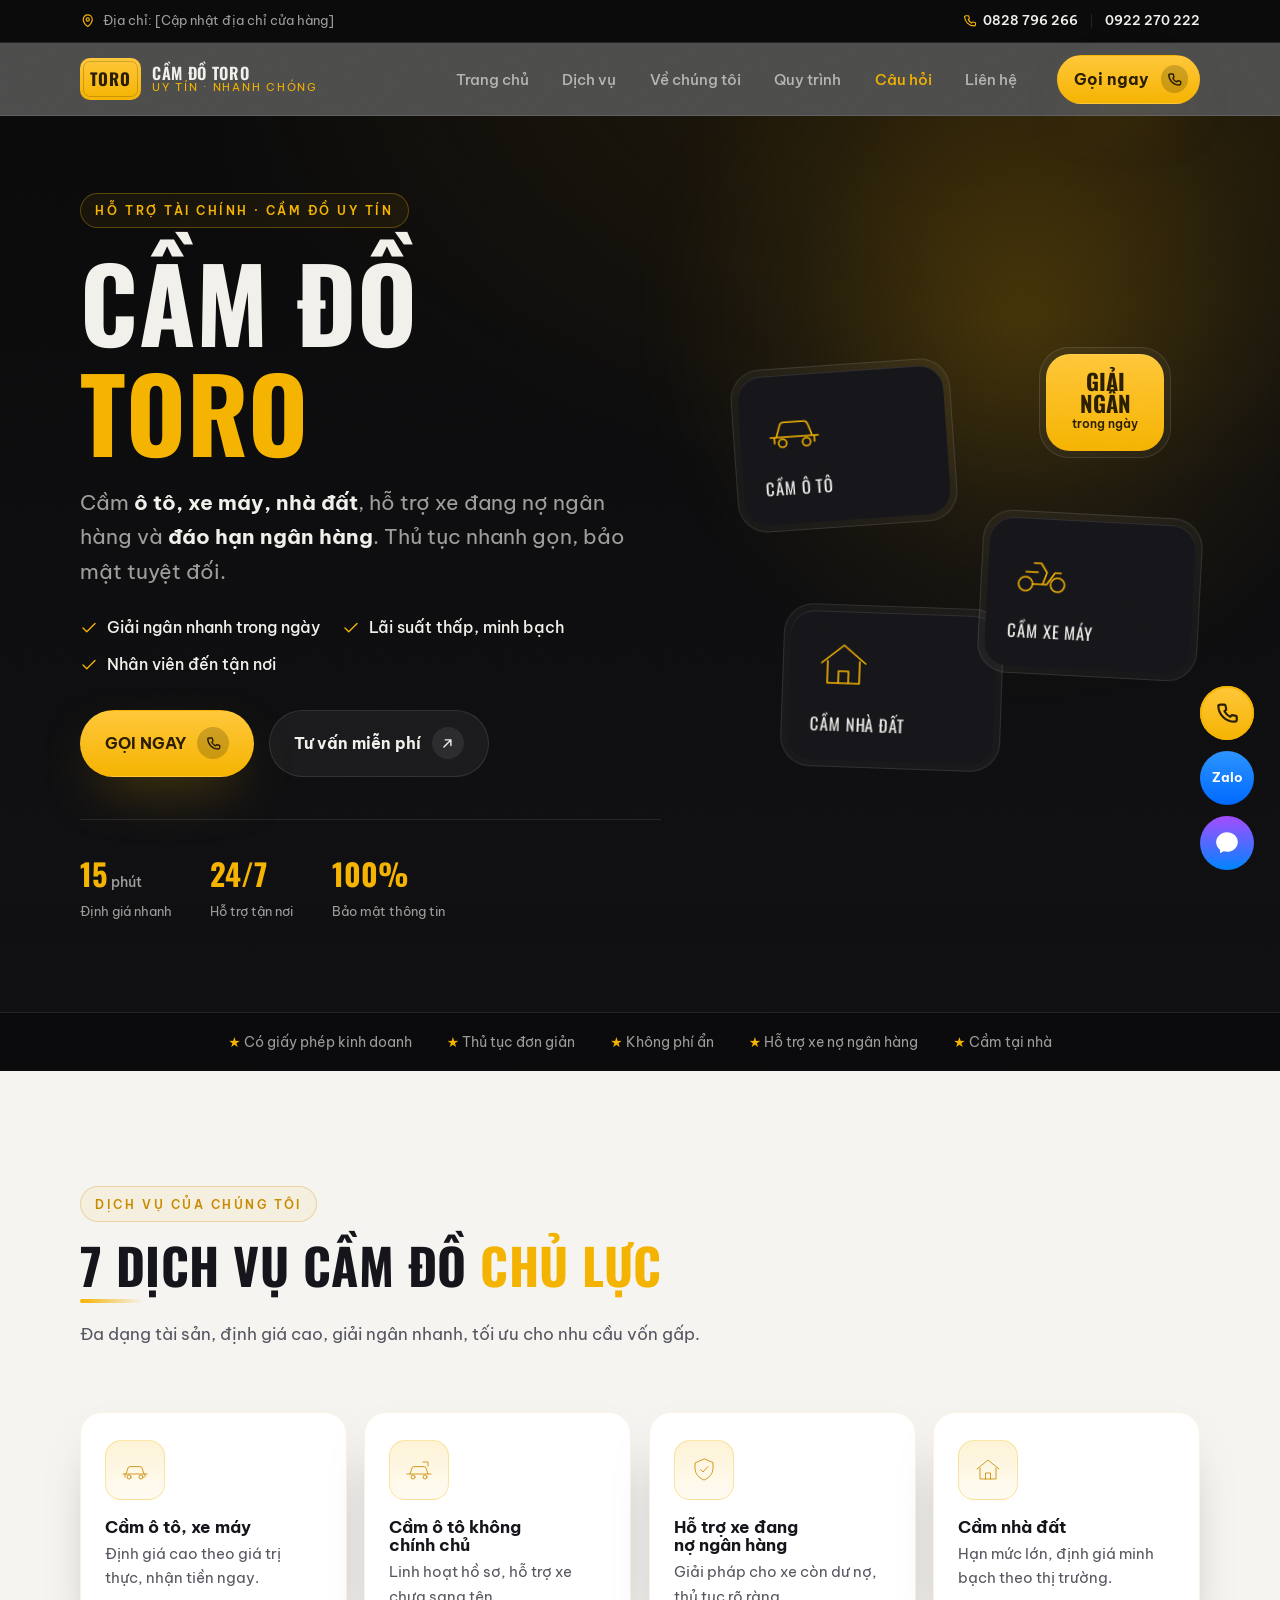
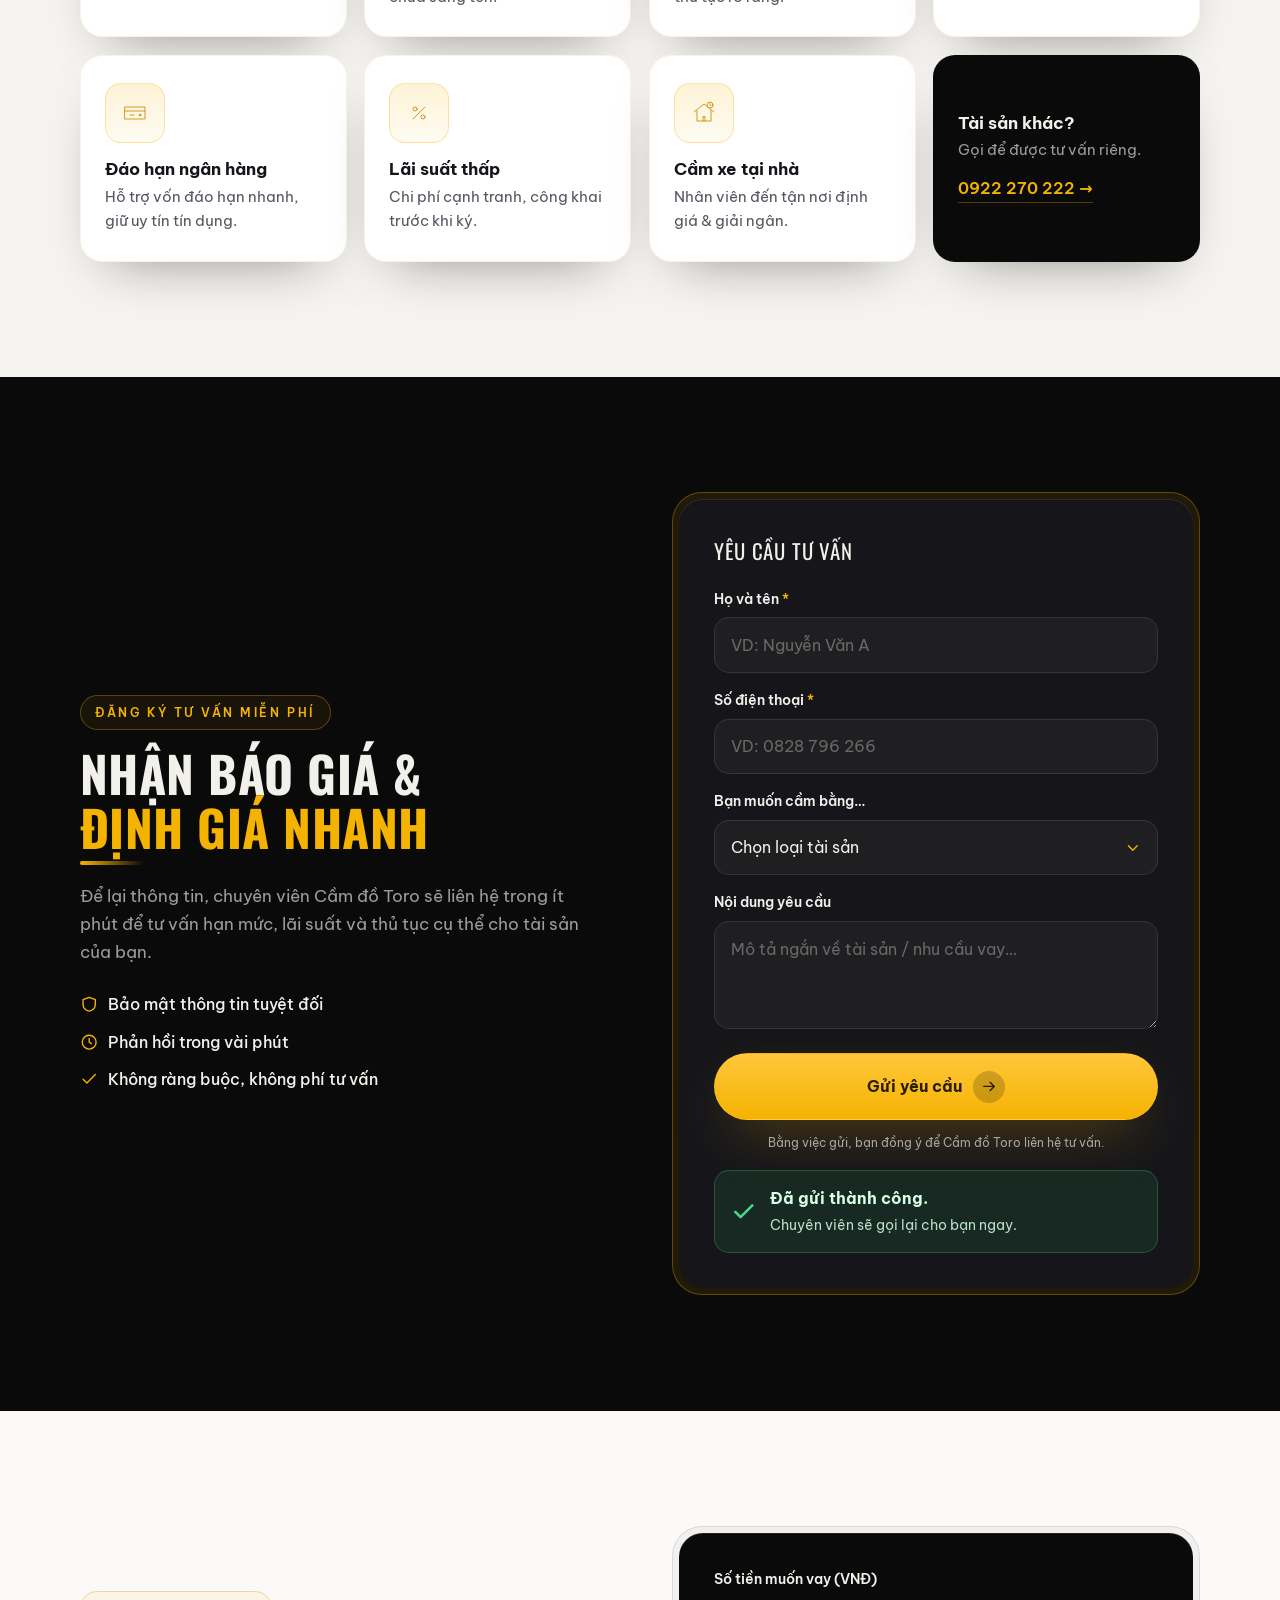
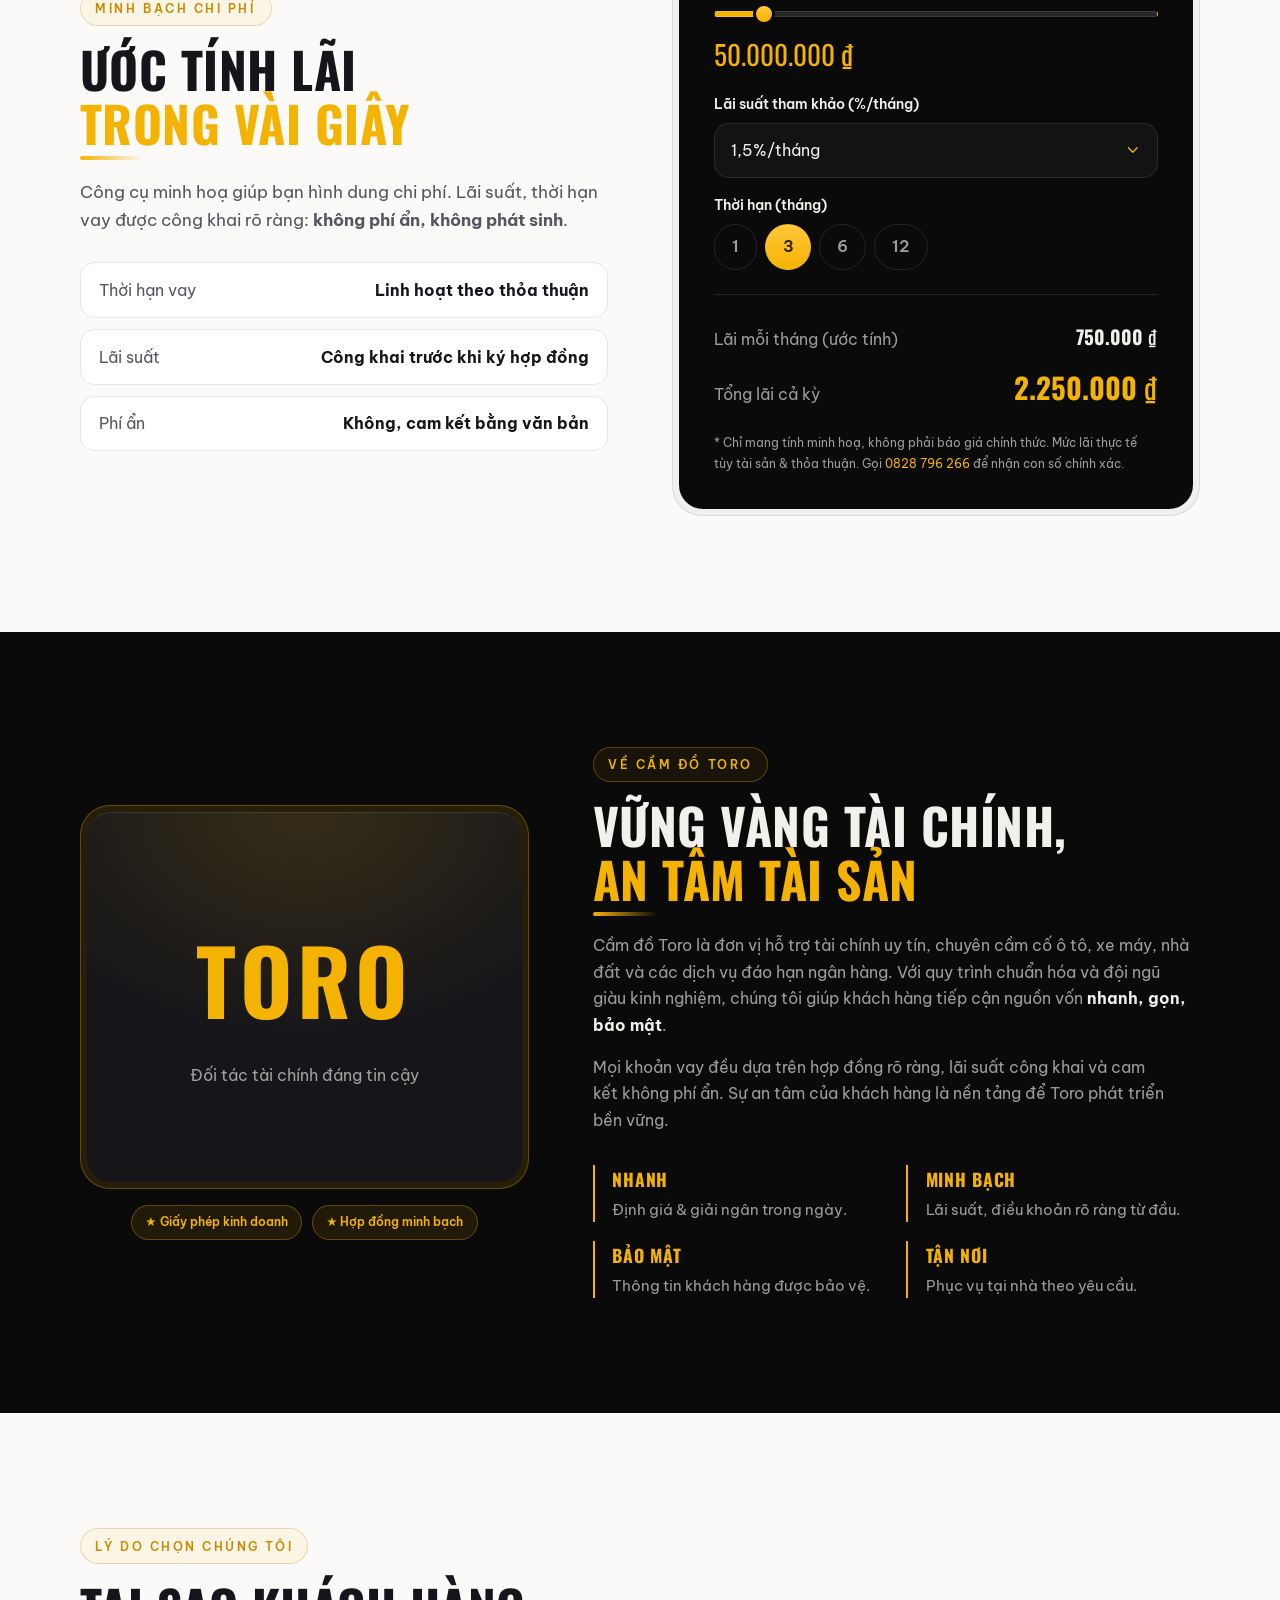
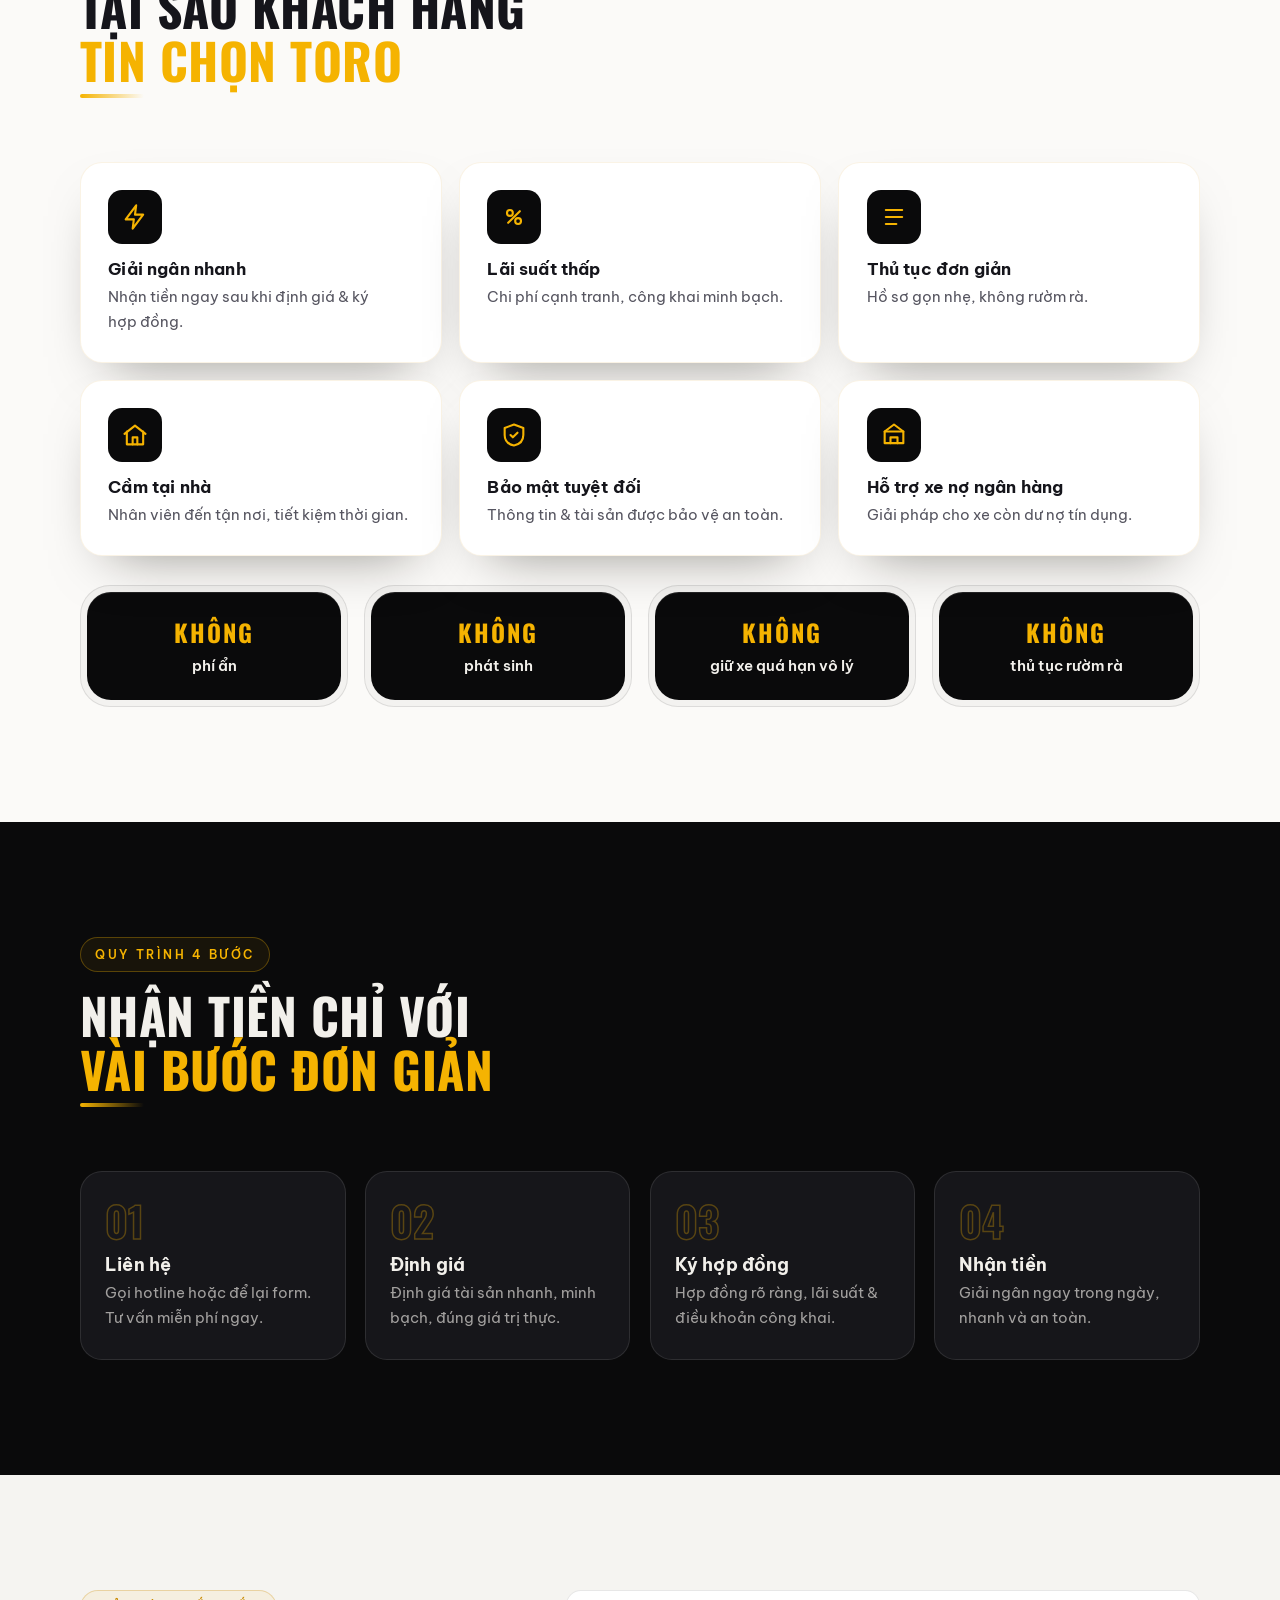
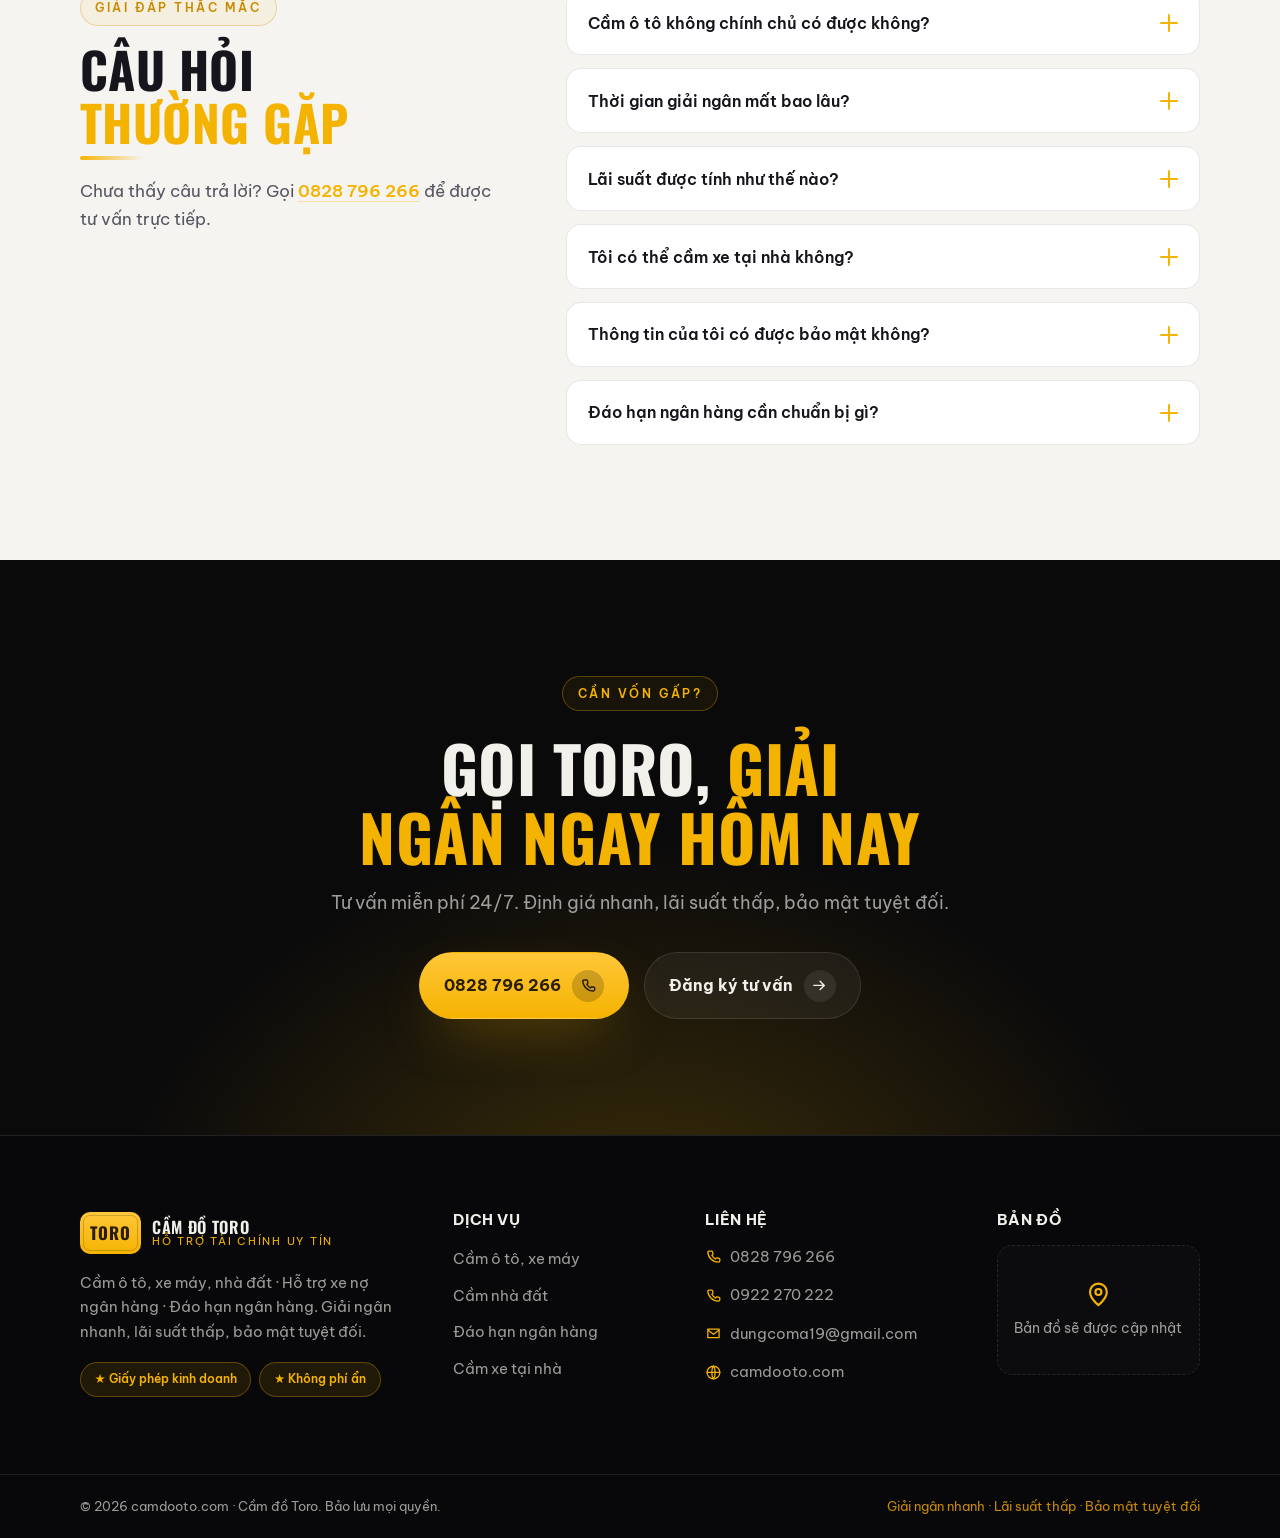
==== commit 64938adc: "Audit + nang cap trang Toro (redesign-existing-projects) - Them favicon SVG thuong hieu + skip-to-co" ====
--- a/index.html
+++ b/index.html
@@ -4,6 +4,7 @@
   <meta charset="UTF-8" />
   <meta name="viewport" content="width=device-width, initial-scale=1.0" />
   <meta name="theme-color" content="#0A0A0B" />
+  <link rel="icon" type="image/svg+xml" href="data:image/svg+xml,%3Csvg xmlns='http://www.w3.org/2000/svg' viewBox='0 0 32 32'%3E%3Crect width='32' height='32' rx='7' fill='%23F5B301'/%3E%3Cpath d='M8.5 11h15M16 11v12.5' stroke='%23231900' stroke-width='3.4' stroke-linecap='round' fill='none'/%3E%3C/svg%3E" />
 
   <!-- ============================================================
        SEO · chỉnh nội dung mô tả/từ khoá tại đây nếu cần
@@ -28,6 +29,7 @@
 </head>
 
 <body>
+  <a class="skip-link" href="#noi-dung">Bỏ qua tới nội dung</a>
   <!-- Lớp noise/grain tinh tế phủ toàn trang (cố định, không chặn click) -->
   <div class="grain" aria-hidden="true"></div>
 
@@ -103,7 +105,7 @@
     </nav>
   </div>
 
-  <main>
+  <main id="noi-dung">
     <!-- ============================================================
          3. HERO
          ============================================================ -->
@@ -227,7 +229,7 @@
             <p>Hỗ trợ vốn đáo hạn nhanh, giữ uy tín tín dụng.</p>
           </li>
           <li class="service reveal">
-            <span class="service__ico"><svg viewBox="0 0 64 64" aria-hidden="true"><path d="M20 44 44 20M24 24h.1M40 40h.1"/><circle cx="24" cy="24" r="4"/><circle cx="40" cy="40" r="4"/></svg></span>
+            <span class="service__ico"><svg viewBox="0 0 64 64" aria-hidden="true"><path d="M20 44 44 20"/><circle cx="24" cy="24" r="4"/><circle cx="40" cy="40" r="4"/></svg></span>
             <h3>Lãi suất thấp</h3>
             <p>Chi phí cạnh tranh, công khai trước khi ký.</p>
           </li>
@@ -313,7 +315,7 @@
             <div class="form__success" id="form-success" role="status" aria-live="polite" hidden>
               <svg viewBox="0 0 24 24" aria-hidden="true"><path d="m20 6-11 11-5-5"/></svg>
               <div>
-                <strong>Đã gửi thành công!</strong>
+                <strong>Đã gửi thành công.</strong>
                 <span>Chuyên viên sẽ gọi lại cho bạn ngay.</span>
               </div>
             </div>
@@ -434,7 +436,7 @@
 
         <ul class="why__grid">
           <li class="why__item reveal"><span class="why__ico"><svg viewBox="0 0 24 24" aria-hidden="true"><path d="M13 2 4 14h7l-1 8 9-12h-7z"/></svg></span><h3>Giải ngân nhanh</h3><p>Nhận tiền ngay sau khi định giá &amp; ký hợp đồng.</p></li>
-          <li class="why__item reveal"><span class="why__ico"><svg viewBox="0 0 24 24" aria-hidden="true"><path d="M7 17 17 7M24 24"/><circle cx="8" cy="8" r="3"/><circle cx="16" cy="16" r="3"/></svg></span><h3>Lãi suất thấp</h3><p>Chi phí cạnh tranh, công khai minh bạch.</p></li>
+          <li class="why__item reveal"><span class="why__ico"><svg viewBox="0 0 24 24" aria-hidden="true"><path d="M7 17 17 7"/><circle cx="8.5" cy="8.5" r="2.5"/><circle cx="15.5" cy="15.5" r="2.5"/></svg></span><h3>Lãi suất thấp</h3><p>Chi phí cạnh tranh, công khai minh bạch.</p></li>
           <li class="why__item reveal"><span class="why__ico"><svg viewBox="0 0 24 24" aria-hidden="true"><path d="M5 6h14M5 12h14M5 18h9"/></svg></span><h3>Thủ tục đơn giản</h3><p>Hồ sơ gọn nhẹ, không rườm rà.</p></li>
           <li class="why__item reveal"><span class="why__ico"><svg viewBox="0 0 24 24" aria-hidden="true"><path d="M3 11 12 4l9 7M5 9v11h14V9"/><path d="M10 20v-6h4v6"/></svg></span><h3>Cầm tại nhà</h3><p>Nhân viên đến tận nơi, tiết kiệm thời gian.</p></li>
           <li class="why__item reveal"><span class="why__ico"><svg viewBox="0 0 24 24" aria-hidden="true"><path d="M12 3 4 6v6c0 5 3.4 8 8 9 4.6-1 8-4 8-9V6Z"/><path d="m9 12 2 2 4-4"/></svg></span><h3>Bảo mật tuyệt đối</h3><p>Thông tin &amp; tài sản được bảo vệ an toàn.</p></li>
--- a/style.css
+++ b/style.css
@@ -46,8 +46,8 @@
   --r-md: 15px;
 
   /* Đổ bóng */
-  --shadow-soft: 0 24px 56px -30px rgba(0, 0, 0, 0.45);
-  --shadow-lift: 0 34px 80px -34px rgba(0, 0, 0, 0.6);
+  --shadow-soft: 0 24px 56px -30px rgba(18, 13, 3, 0.5);
+  --shadow-lift: 0 34px 80px -34px rgba(18, 13, 3, 0.62);
   --glow-gold: 0 22px 56px -22px rgba(245, 179, 1, 0.5);
   --inset-hi: inset 0 1px 0 rgba(255, 255, 255, 0.1);
 
@@ -92,9 +92,17 @@
 .container { width: 100%; max-width: var(--container); margin-inline: auto; padding-inline: var(--gutter); }
 
 /* Heading dùng font display */
-h1, h2, h3, h4 { font-family: var(--font-display); font-weight: 700; line-height: 1.08; letter-spacing: 0.01em; }
+h1, h2, h3, h4 { font-family: var(--font-display); font-weight: 700; line-height: 1.08; letter-spacing: 0.01em; text-wrap: balance; }
 
 .text-gold { color: var(--gold); }
+
+/* Canh cột cho số liệu + chống mồ côi chữ ở đoạn văn */
+.hero__stats dt, .calc__out, .calc__result-row strong, .calc__terms strong { font-variant-numeric: tabular-nums; }
+.section__lead, .hero__sub, .service p, .why__item p, .step__body p, .about__copy p { text-wrap: pretty; }
+
+/* Skip link (accessibility) */
+.skip-link { position: fixed; left: 14px; top: -80px; z-index: 100; background: var(--gold); color: var(--gold-on); font-weight: 700; padding: 0.7rem 1.1rem; border-radius: 0 0 12px 12px; transition: top 0.3s var(--ease); }
+.skip-link:focus { top: 0; }
 .ico { width: 1.15em; height: 1.15em; flex: none; }
 .ico--gold { color: var(--gold); }
 
@@ -169,7 +177,7 @@
 .bezel__core { background: var(--core); border-radius: calc(var(--r-xl) - 6px); box-shadow: var(--inset-hi); }
 
 /* ---------- 6. TOP BAR ---------- */
-.topbar { background: #000; color: var(--on-dark-soft); font-size: 0.84rem; border-bottom: 1px solid var(--line-dark); }
+.topbar { background: var(--ink); color: var(--on-dark-soft); font-size: 0.84rem; border-bottom: 1px solid var(--line-dark); }
 .topbar__inner { display: flex; align-items: center; justify-content: space-between; gap: 1rem; min-height: 42px; flex-wrap: wrap; }
 .topbar__addr { display: inline-flex; align-items: center; gap: 0.5rem; }
 .topbar__addr .ico { color: var(--gold); }
@@ -300,10 +308,13 @@
 .services { background: var(--paper); }
 .services__grid { display: grid; grid-template-columns: repeat(4, 1fr); gap: 1.1rem; }
 .service {
-  background: var(--surface); border: 1px solid var(--line); border-radius: var(--r-lg); padding: 1.6rem 1.4rem;
+  position: relative; overflow: hidden;
+  background: var(--surface); border: 1px solid rgba(201, 138, 0, 0.1); border-radius: var(--r-lg); padding: 1.7rem 1.5rem;
   box-shadow: var(--shadow-soft); transition: transform 0.5s var(--ease), box-shadow 0.5s var(--ease), border-color 0.5s var(--ease);
 }
+.service::before { content: ""; position: absolute; top: 0; left: 0; width: 100%; height: 3px; background: linear-gradient(90deg, var(--gold), transparent); transform: scaleX(0); transform-origin: left; transition: transform 0.55s var(--ease); }
 .service:hover { transform: translateY(-6px); box-shadow: var(--shadow-lift); border-color: var(--hair-gold); }
+.service:hover::before { transform: scaleX(1); }
 .service__ico {
   width: 60px; height: 60px; border-radius: 16px; display: grid; place-items: center; margin-bottom: 1.1rem;
   background: linear-gradient(180deg, rgba(245, 179, 1, 0.16), rgba(245, 179, 1, 0.05));
@@ -405,8 +416,10 @@
 
 /* ---------- 14. WHY ---------- */
 .why__grid { display: grid; grid-template-columns: repeat(3, 1fr); gap: 1.1rem; }
-.why__item { background: var(--surface); border: 1px solid var(--line); border-radius: var(--r-lg); padding: 1.7rem; box-shadow: var(--shadow-soft); transition: transform 0.5s var(--ease), box-shadow 0.5s var(--ease); }
-.why__item:hover { transform: translateY(-5px); box-shadow: var(--shadow-lift); }
+.why__item { position: relative; overflow: hidden; background: var(--surface); border: 1px solid rgba(201, 138, 0, 0.1); border-radius: var(--r-lg); padding: 1.7rem; box-shadow: var(--shadow-soft); transition: transform 0.5s var(--ease), box-shadow 0.5s var(--ease), border-color 0.5s var(--ease); }
+.why__item::before { content: ""; position: absolute; top: 0; left: 0; width: 100%; height: 3px; background: linear-gradient(90deg, var(--gold), transparent); transform: scaleX(0); transform-origin: left; transition: transform 0.55s var(--ease); }
+.why__item:hover { transform: translateY(-5px); box-shadow: var(--shadow-lift); border-color: var(--hair-gold); }
+.why__item:hover::before { transform: scaleX(1); }
 .why__ico { width: 54px; height: 54px; border-radius: 14px; display: grid; place-items: center; background: var(--ink); color: var(--gold); margin-bottom: 1rem; }
 .why__ico svg { width: 28px; height: 28px; }
 .why__item h3 { font-family: var(--font-body); font-weight: 700; font-size: 1.08rem; }
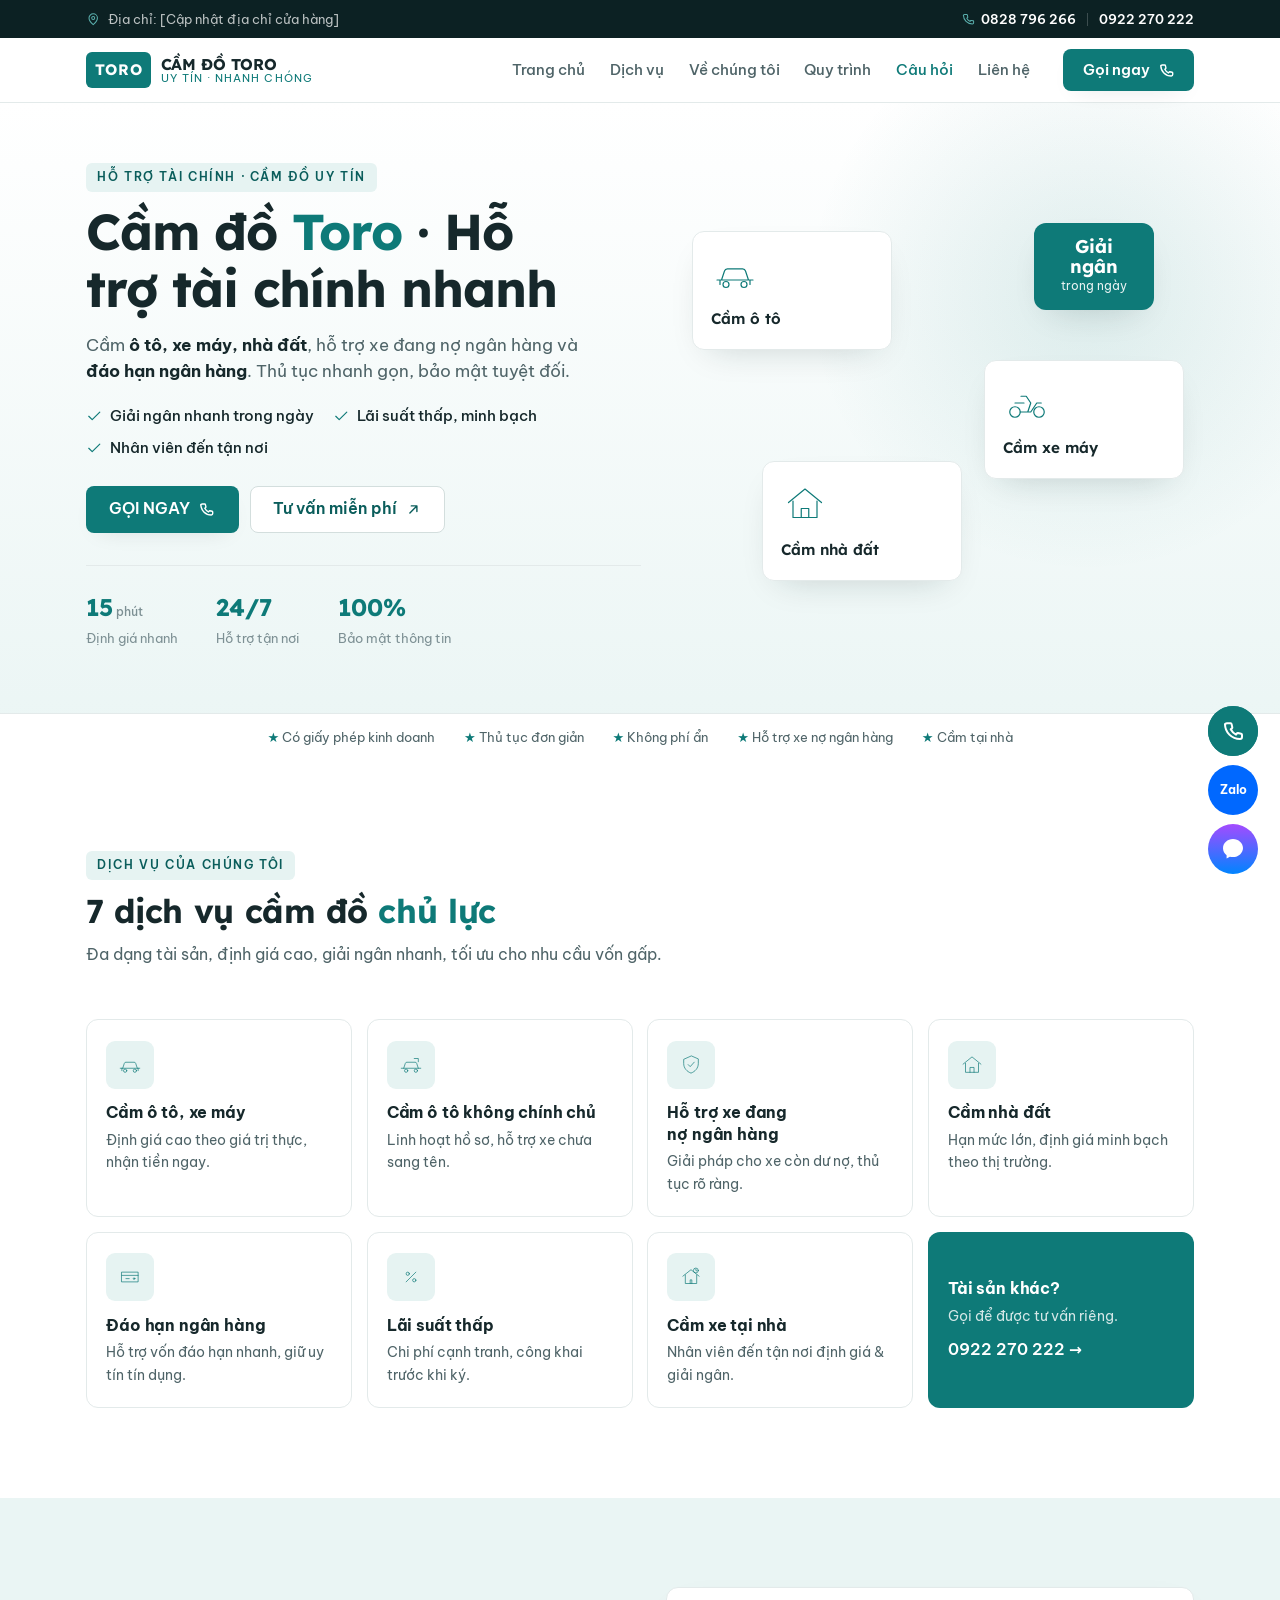
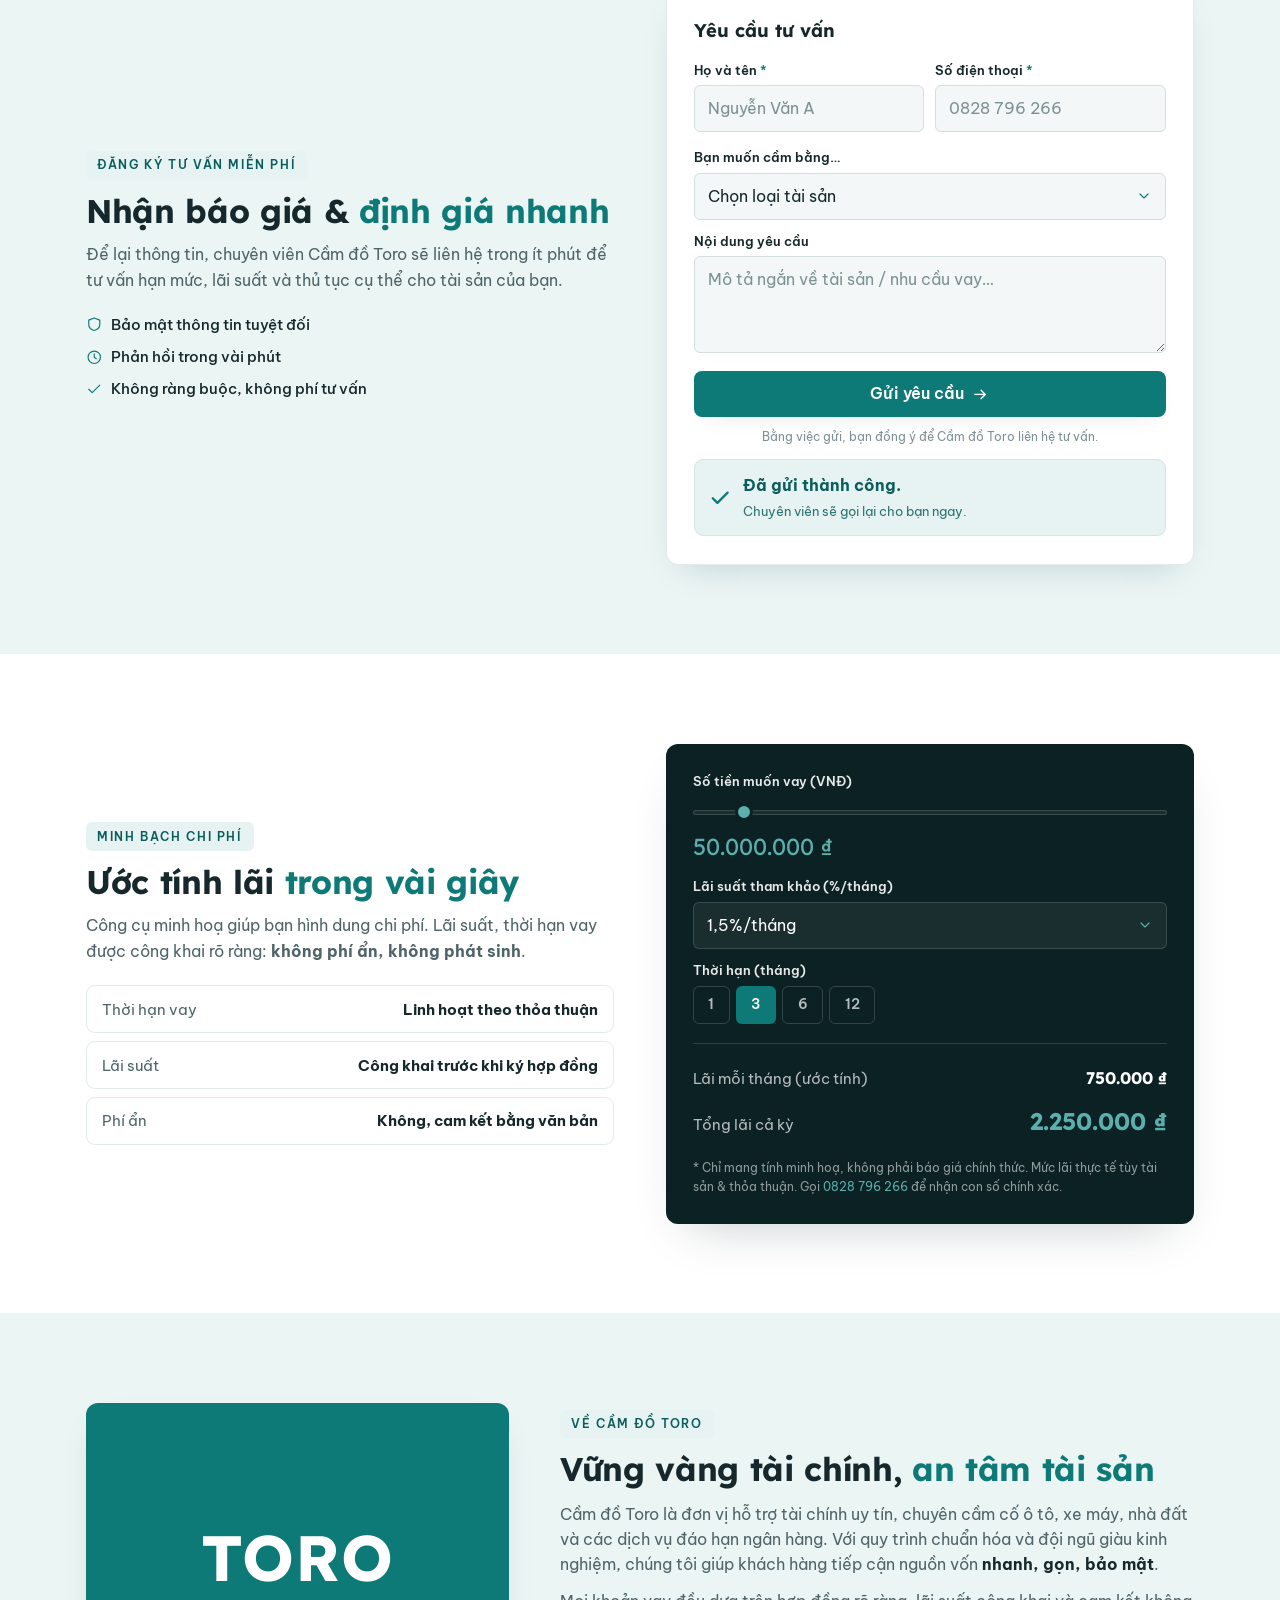
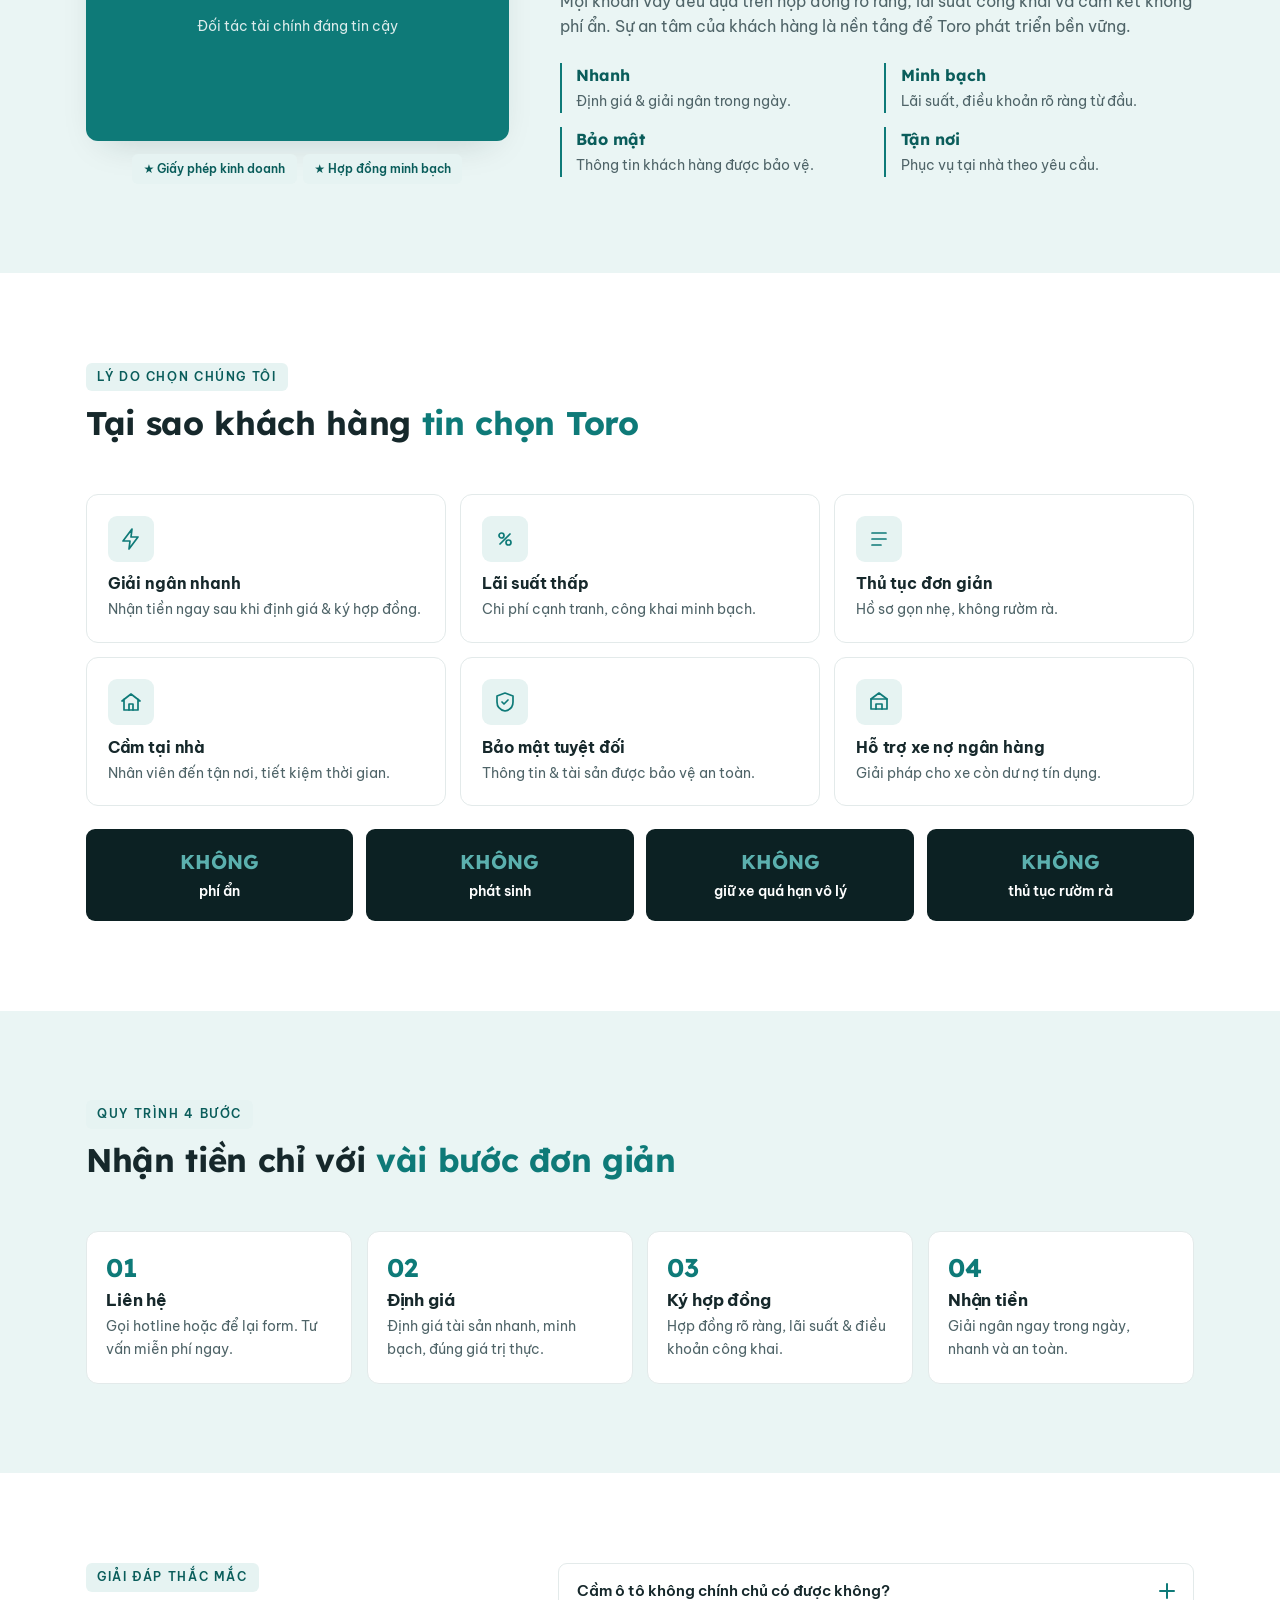
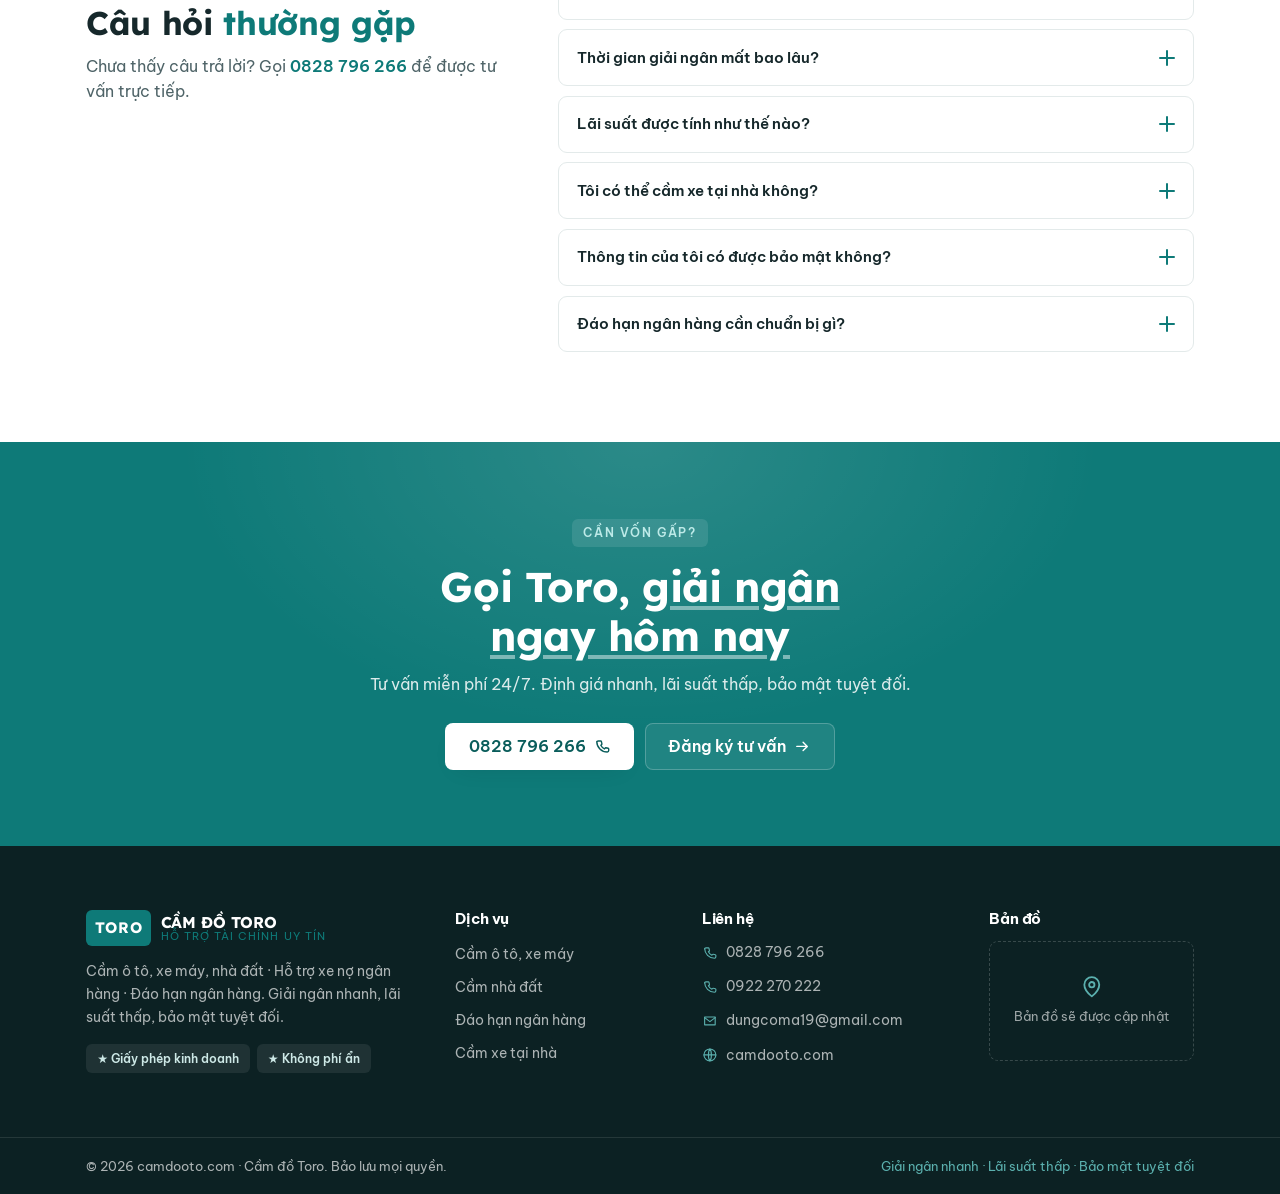
==== commit 74f3021d: "Redesign v1: theme sang + mau teal uy tin (bo vang), chu gon hon - Doi tone toi/vang -> sang + teal " ====
--- a/index.html
+++ b/index.html
@@ -3,8 +3,8 @@
 <head>
   <meta charset="UTF-8" />
   <meta name="viewport" content="width=device-width, initial-scale=1.0" />
-  <meta name="theme-color" content="#0A0A0B" />
-  <link rel="icon" type="image/svg+xml" href="data:image/svg+xml,%3Csvg xmlns='http://www.w3.org/2000/svg' viewBox='0 0 32 32'%3E%3Crect width='32' height='32' rx='7' fill='%23F5B301'/%3E%3Cpath d='M8.5 11h15M16 11v12.5' stroke='%23231900' stroke-width='3.4' stroke-linecap='round' fill='none'/%3E%3C/svg%3E" />
+  <meta name="theme-color" content="#0e7a78" />
+  <link rel="icon" type="image/svg+xml" href="data:image/svg+xml,%3Csvg xmlns='http://www.w3.org/2000/svg' viewBox='0 0 32 32'%3E%3Crect width='32' height='32' rx='6' fill='%230e7a78'/%3E%3Cpath d='M8.5 11h15M16 11v12.5' stroke='%23ffffff' stroke-width='3.4' stroke-linecap='round' fill='none'/%3E%3C/svg%3E" />
 
   <!-- ============================================================
        SEO · chỉnh nội dung mô tả/từ khoá tại đây nếu cần
@@ -20,10 +20,10 @@
   <meta property="og:description" content="Cầm ô tô, xe máy, nhà đất. Hỗ trợ xe đang nợ ngân hàng, đáo hạn ngân hàng. Thủ tục nhanh gọn, bảo mật, cầm tại nhà." />
   <meta property="og:url" content="https://camdooto.com/" />
 
-  <!-- Fonts: Oswald (display) + Be Vietnam Pro (body) · đều hỗ trợ tiếng Việt -->
+  <!-- Fonts: Lexend (display) + Be Vietnam Pro (body) · đều hỗ trợ tiếng Việt -->
   <link rel="preconnect" href="https://fonts.googleapis.com" />
   <link rel="preconnect" href="https://fonts.gstatic.com" crossorigin />
-  <link href="https://fonts.googleapis.com/css2?family=Be+Vietnam+Pro:wght@400;500;600;700;800&family=Oswald:wght@500;600;700&display=swap" rel="stylesheet" />
+  <link href="https://fonts.googleapis.com/css2?family=Be+Vietnam+Pro:wght@400;500;600;700;800&family=Lexend:wght@500;600;700&display=swap" rel="stylesheet" />
 
   <link rel="stylesheet" href="style.css" />
 </head>
@@ -75,7 +75,7 @@
         </ul>
       </nav>
 
-      <a href="tel:0828796266" class="btn btn--gold header__cta">
+      <a href="tel:0828796266" class="btn btn--brand header__cta">
         <span class="btn__label">Gọi ngay</span>
         <span class="btn__ico" aria-hidden="true">
           <svg viewBox="0 0 24 24"><path d="M4 5c0 8.3 6.7 15 15 15a2 2 0 0 0 2-2v-2.3a1 1 0 0 0-.8-1l-3.3-.7a1 1 0 0 0-1 .4l-.9 1.2a12.4 12.4 0 0 1-5.3-5.3l1.2-.9a1 1 0 0 0 .4-1l-.7-3.3a1 1 0 0 0-1-.8H6a2 2 0 0 0-2 2Z"/></svg>
@@ -99,8 +99,8 @@
       <a href="#faq" class="mobile-menu__link">Câu hỏi thường gặp</a>
       <a href="#lien-he" class="mobile-menu__link">Liên hệ</a>
       <div class="mobile-menu__tels">
-        <a href="tel:0828796266" class="btn btn--gold btn--block">Gọi 0828 796 266</a>
-        <a href="tel:0922270222" class="btn btn--ghost-light btn--block">Gọi 0922 270 222</a>
+        <a href="tel:0828796266" class="btn btn--brand btn--block">Gọi 0828 796 266</a>
+        <a href="tel:0922270222" class="btn btn--ghost btn--block">Gọi 0922 270 222</a>
       </div>
     </nav>
   </div>
@@ -115,7 +115,7 @@
         <div class="hero__copy">
           <span class="eyebrow">Hỗ trợ tài chính · Cầm đồ uy tín</span>
           <h1 class="hero__title" id="hero-title">
-            CẦM ĐỒ <span class="text-gold">TORO</span>
+            Cầm đồ <span class="text-brand">Toro</span> · Hỗ trợ tài chính nhanh
           </h1>
           <p class="hero__sub">
             Cầm <strong>ô tô, xe máy, nhà đất</strong>, hỗ trợ xe đang nợ ngân hàng
@@ -123,19 +123,19 @@
           </p>
 
           <ul class="hero__points">
-            <li><svg class="ico ico--gold" viewBox="0 0 24 24" aria-hidden="true"><path d="m20 6-11 11-5-5"/></svg> Giải ngân nhanh trong ngày</li>
-            <li><svg class="ico ico--gold" viewBox="0 0 24 24" aria-hidden="true"><path d="m20 6-11 11-5-5"/></svg> Lãi suất thấp, minh bạch</li>
-            <li><svg class="ico ico--gold" viewBox="0 0 24 24" aria-hidden="true"><path d="m20 6-11 11-5-5"/></svg> Nhân viên đến tận nơi</li>
+            <li><svg class="ico ico--brand" viewBox="0 0 24 24" aria-hidden="true"><path d="m20 6-11 11-5-5"/></svg> Giải ngân nhanh trong ngày</li>
+            <li><svg class="ico ico--brand" viewBox="0 0 24 24" aria-hidden="true"><path d="m20 6-11 11-5-5"/></svg> Lãi suất thấp, minh bạch</li>
+            <li><svg class="ico ico--brand" viewBox="0 0 24 24" aria-hidden="true"><path d="m20 6-11 11-5-5"/></svg> Nhân viên đến tận nơi</li>
           </ul>
 
           <div class="hero__cta">
-            <a href="tel:0828796266" class="btn btn--gold btn--lg">
+            <a href="tel:0828796266" class="btn btn--brand btn--lg">
               <span class="btn__label">GỌI NGAY</span>
               <span class="btn__ico" aria-hidden="true">
                 <svg viewBox="0 0 24 24"><path d="M4 5c0 8.3 6.7 15 15 15a2 2 0 0 0 2-2v-2.3a1 1 0 0 0-.8-1l-3.3-.7a1 1 0 0 0-1 .4l-.9 1.2a12.4 12.4 0 0 1-5.3-5.3l1.2-.9a1 1 0 0 0 .4-1l-.7-3.3a1 1 0 0 0-1-.8H6a2 2 0 0 0-2 2Z"/></svg>
               </span>
             </a>
-            <a href="#tu-van" class="btn btn--ghost-light btn--lg">
+            <a href="#tu-van" class="btn btn--ghost btn--lg">
               <span class="btn__label">Tư vấn miễn phí</span>
               <span class="btn__ico" aria-hidden="true">
                 <svg viewBox="0 0 24 24"><path d="M7 17 17 7M9 7h8v8"/></svg>
@@ -197,8 +197,8 @@
     <section class="services section" id="dich-vu" aria-labelledby="dv-title">
       <div class="container">
         <header class="section__head">
-          <span class="eyebrow eyebrow--dark">Dịch vụ của chúng tôi</span>
-          <h2 class="section__title" id="dv-title">7 dịch vụ cầm đồ <span class="text-gold">chủ lực</span></h2>
+          <span class="eyebrow">Dịch vụ của chúng tôi</span>
+          <h2 class="section__title" id="dv-title">7 dịch vụ cầm đồ <span class="text-brand">chủ lực</span></h2>
           <p class="section__lead">Đa dạng tài sản, định giá cao, giải ngân nhanh, tối ưu cho nhu cầu vốn gấp.</p>
         </header>
 
@@ -242,7 +242,7 @@
             <div class="service__cta-core">
               <h3>Tài sản khác?</h3>
               <p>Gọi để được tư vấn riêng.</p>
-              <a href="tel:0922270222" class="link-gold">0922 270 222 →</a>
+              <a href="tel:0922270222" class="link-brand">0922 270 222 →</a>
             </div>
           </li>
         </ul>
@@ -252,16 +252,16 @@
     <!-- ============================================================
          5. FORM ĐĂNG KÝ TƯ VẤN
          ============================================================ -->
-    <section class="consult section section--dark" id="tu-van" aria-labelledby="tv-title">
+    <section class="consult section section--tint" id="tu-van" aria-labelledby="tv-title">
       <div class="container consult__grid">
         <div class="consult__intro">
           <span class="eyebrow">Đăng ký tư vấn miễn phí</span>
-          <h2 class="section__title" id="tv-title">Nhận báo giá &amp; <span class="text-gold">định giá nhanh</span></h2>
+          <h2 class="section__title" id="tv-title">Nhận báo giá &amp; <span class="text-brand">định giá nhanh</span></h2>
           <p class="section__lead">Để lại thông tin, chuyên viên Cầm đồ Toro sẽ liên hệ trong ít phút để tư vấn hạn mức, lãi suất và thủ tục cụ thể cho tài sản của bạn.</p>
           <ul class="consult__assure">
-            <li><svg class="ico ico--gold" viewBox="0 0 24 24" aria-hidden="true"><path d="M12 3 4 6v6c0 5 3.4 8 8 9 4.6-1 8-4 8-9V6Z"/></svg> Bảo mật thông tin tuyệt đối</li>
-            <li><svg class="ico ico--gold" viewBox="0 0 24 24" aria-hidden="true"><path d="M12 7v5l3 2"/><circle cx="12" cy="12" r="9"/></svg> Phản hồi trong vài phút</li>
-            <li><svg class="ico ico--gold" viewBox="0 0 24 24" aria-hidden="true"><path d="m20 6-11 11-5-5"/></svg> Không ràng buộc, không phí tư vấn</li>
+            <li><svg class="ico ico--brand" viewBox="0 0 24 24" aria-hidden="true"><path d="M12 3 4 6v6c0 5 3.4 8 8 9 4.6-1 8-4 8-9V6Z"/></svg> Bảo mật thông tin tuyệt đối</li>
+            <li><svg class="ico ico--brand" viewBox="0 0 24 24" aria-hidden="true"><path d="M12 7v5l3 2"/><circle cx="12" cy="12" r="9"/></svg> Phản hồi trong vài phút</li>
+            <li><svg class="ico ico--brand" viewBox="0 0 24 24" aria-hidden="true"><path d="m20 6-11 11-5-5"/></svg> Không ràng buộc, không phí tư vấn</li>
           </ul>
         </div>
 
@@ -270,16 +270,17 @@
           <form class="consult__form bezel__core" id="consult-form" novalidate>
             <p class="form__title">Yêu cầu tư vấn</p>
 
-            <div class="field">
-              <label for="f-name">Họ và tên <span aria-hidden="true">*</span></label>
-              <input type="text" id="f-name" name="name" autocomplete="name" placeholder="VD: Nguyễn Văn A" required />
-              <small class="field__err" data-err-for="f-name"></small>
-            </div>
-
-            <div class="field">
-              <label for="f-phone">Số điện thoại <span aria-hidden="true">*</span></label>
-              <input type="tel" id="f-phone" name="phone" inputmode="numeric" autocomplete="tel" placeholder="VD: 0828 796 266" required />
-              <small class="field__err" data-err-for="f-phone"></small>
+            <div class="field-row">
+              <div class="field">
+                <label for="f-name">Họ và tên <span aria-hidden="true">*</span></label>
+                <input type="text" id="f-name" name="name" autocomplete="name" placeholder="Nguyễn Văn A" required />
+                <small class="field__err" data-err-for="f-name"></small>
+              </div>
+              <div class="field">
+                <label for="f-phone">Số điện thoại <span aria-hidden="true">*</span></label>
+                <input type="tel" id="f-phone" name="phone" inputmode="numeric" autocomplete="tel" placeholder="0828 796 266" required />
+                <small class="field__err" data-err-for="f-phone"></small>
+              </div>
             </div>
 
             <div class="field">
@@ -304,7 +305,7 @@
               <textarea id="f-msg" name="message" rows="3" placeholder="Mô tả ngắn về tài sản / nhu cầu vay…"></textarea>
             </div>
 
-            <button type="submit" class="btn btn--gold btn--block btn--lg">
+            <button type="submit" class="btn btn--brand btn--block btn--lg">
               <span class="btn__label">Gửi yêu cầu</span>
               <span class="btn__ico" aria-hidden="true"><svg viewBox="0 0 24 24"><path d="M4 12h15m-6-6 6 6-6 6"/></svg></span>
             </button>
@@ -330,8 +331,8 @@
     <section class="calc section" id="chi-phi" aria-labelledby="cp-title">
       <div class="container calc__grid">
         <div class="calc__head">
-          <span class="eyebrow eyebrow--dark">Minh bạch chi phí</span>
-          <h2 class="section__title" id="cp-title">Ước tính lãi <span class="text-gold">trong vài giây</span></h2>
+          <span class="eyebrow">Minh bạch chi phí</span>
+          <h2 class="section__title" id="cp-title">Ước tính lãi <span class="text-brand">trong vài giây</span></h2>
           <p class="section__lead">Công cụ minh hoạ giúp bạn hình dung chi phí. Lãi suất, thời hạn vay được công khai rõ ràng: <strong>không phí ẩn, không phát sinh</strong>.</p>
 
           <ul class="calc__terms">
@@ -379,7 +380,7 @@
               </div>
               <div class="calc__result-row calc__result-row--total">
                 <span>Tổng lãi cả kỳ</span>
-                <strong id="c-total" class="text-gold">2.250.000 ₫</strong>
+                <strong id="c-total" class="text-brand">2.250.000 ₫</strong>
               </div>
             </div>
 
@@ -392,7 +393,7 @@
     <!-- ============================================================
          7. VỀ CHÚNG TÔI
          ============================================================ -->
-    <section class="about section section--dark" id="ve-chung-toi" aria-labelledby="vct-title">
+    <section class="about section section--tint" id="ve-chung-toi" aria-labelledby="vct-title">
       <div class="container about__grid">
         <div class="about__media" aria-hidden="true">
           <div class="bezel about__card">
@@ -409,7 +410,7 @@
 
         <div class="about__copy">
           <span class="eyebrow">Về Cầm đồ Toro</span>
-          <h2 class="section__title" id="vct-title">Vững vàng tài chính, <span class="text-gold">an tâm tài sản</span></h2>
+          <h2 class="section__title" id="vct-title">Vững vàng tài chính, <span class="text-brand">an tâm tài sản</span></h2>
           <!-- NỘI DUNG MẪU · chỉnh theo thực tế doanh nghiệp -->
           <p>Cầm đồ Toro là đơn vị hỗ trợ tài chính uy tín, chuyên cầm cố ô tô, xe máy, nhà đất và các dịch vụ đáo hạn ngân hàng. Với quy trình chuẩn hóa và đội ngũ giàu kinh nghiệm, chúng tôi giúp khách hàng tiếp cận nguồn vốn <strong>nhanh, gọn, bảo mật</strong>.</p>
           <p>Mọi khoản vay đều dựa trên hợp đồng rõ ràng, lãi suất công khai và cam kết không phí ẩn. Sự an tâm của khách hàng là nền tảng để Toro phát triển bền vững.</p>
@@ -430,8 +431,8 @@
     <section class="why section" id="tai-sao" aria-labelledby="ts-title">
       <div class="container">
         <header class="section__head">
-          <span class="eyebrow eyebrow--dark">Lý do chọn chúng tôi</span>
-          <h2 class="section__title" id="ts-title">Tại sao khách hàng <span class="text-gold">tin chọn Toro</span></h2>
+          <span class="eyebrow">Lý do chọn chúng tôi</span>
+          <h2 class="section__title" id="ts-title">Tại sao khách hàng <span class="text-brand">tin chọn Toro</span></h2>
         </header>
 
         <ul class="why__grid">
@@ -456,11 +457,11 @@
     <!-- ============================================================
          9. QUY TRÌNH CẦM ĐỒ · stepper
          ============================================================ -->
-    <section class="process section section--dark" id="quy-trinh" aria-labelledby="qt-title">
+    <section class="process section section--tint" id="quy-trinh" aria-labelledby="qt-title">
       <div class="container">
         <header class="section__head">
           <span class="eyebrow">Quy trình 4 bước</span>
-          <h2 class="section__title" id="qt-title">Nhận tiền chỉ với <span class="text-gold">vài bước đơn giản</span></h2>
+          <h2 class="section__title" id="qt-title">Nhận tiền chỉ với <span class="text-brand">vài bước đơn giản</span></h2>
         </header>
 
         <ol class="steps">
@@ -490,9 +491,9 @@
     <section class="faq section" id="faq" aria-labelledby="faq-title">
       <div class="container faq__grid">
         <header class="faq__head">
-          <span class="eyebrow eyebrow--dark">Giải đáp thắc mắc</span>
-          <h2 class="section__title" id="faq-title">Câu hỏi <span class="text-gold">thường gặp</span></h2>
-          <p class="section__lead">Chưa thấy câu trả lời? Gọi <a href="tel:0828796266" class="link-gold">0828 796 266</a> để được tư vấn trực tiếp.</p>
+          <span class="eyebrow">Giải đáp thắc mắc</span>
+          <h2 class="section__title" id="faq-title">Câu hỏi <span class="text-brand">thường gặp</span></h2>
+          <p class="section__lead">Chưa thấy câu trả lời? Gọi <a href="tel:0828796266" class="link-brand">0828 796 266</a> để được tư vấn trực tiếp.</p>
         </header>
 
         <div class="faq__list" id="faq-list">
@@ -548,11 +549,11 @@
     <section class="finalcta" aria-labelledby="fc-title">
       <div class="finalcta__glow" aria-hidden="true"></div>
       <div class="container finalcta__inner">
-        <span class="eyebrow">Cần vốn gấp?</span>
-        <h2 class="finalcta__title" id="fc-title">Gọi Toro, <span class="text-gold">giải ngân ngay hôm nay</span></h2>
+        <span class="eyebrow eyebrow--light">Cần vốn gấp?</span>
+        <h2 class="finalcta__title" id="fc-title">Gọi Toro, <span class="text-brand">giải ngân ngay hôm nay</span></h2>
         <p>Tư vấn miễn phí 24/7. Định giá nhanh, lãi suất thấp, bảo mật tuyệt đối.</p>
         <div class="finalcta__btns">
-          <a href="tel:0828796266" class="btn btn--gold btn--lg">
+          <a href="tel:0828796266" class="btn btn--brand btn--lg">
             <span class="btn__label">0828 796 266</span>
             <span class="btn__ico" aria-hidden="true"><svg viewBox="0 0 24 24"><path d="M4 5c0 8.3 6.7 15 15 15a2 2 0 0 0 2-2v-2.3a1 1 0 0 0-.8-1l-3.3-.7a1 1 0 0 0-1 .4l-.9 1.2a12.4 12.4 0 0 1-5.3-5.3l1.2-.9a1 1 0 0 0 .4-1l-.7-3.3a1 1 0 0 0-1-.8H6a2 2 0 0 0-2 2Z"/></svg></span>
           </a>
--- a/style.css
+++ b/style.css
@@ -1,512 +1,415 @@
 /* =====================================================================
-   CẦM ĐỒ TORO — style.css
-   Design system: Dark Gold Luxury. Font: Oswald (display) + Be Vietnam Pro (body).
-   Mọi màu/spacing dùng CSS custom properties bên dưới, chỉnh 1 chỗ là đổi toàn trang.
+   CẦM ĐỒ TORO — style.css  (v1: Light + Teal "uy tín")
+   Tone sáng, màu nhấn teal tạo tin cậy. Chữ gọn, line-height thoáng,
+   border radius nhỏ. Mọi token chỉnh ở :root.
    ===================================================================== */
 
-/* ---------- 1. TOKENS (chỉnh thương hiệu tại đây) ---------- */
+/* ---------- 1. TOKENS ---------- */
 :root {
-  /* Màu nền tối */
-  --ink: #0A0A0B;
-  --ink-2: #111114;
-  --charcoal: #16161A;
-  --charcoal-2: #1E1E24;
-
-  /* Màu sáng */
-  --surface: #FFFFFF;
-  --paper: #F5F4F1;
-  --paper-2: #FBFAF8;
-
-  /* Vàng nghệ (màu nhấn chính) */
-  --gold: #F5B301;
-  --gold-2: #FFC73A;
-  --gold-deep: #C98A00;
-  --gold-on: #2A1E00;        /* chữ tối đặt trên nền vàng */
+  /* Nền sáng */
+  --bg: #ffffff;
+  --bg-soft: #f3f7f7;       /* xám-teal rất nhạt */
+  --bg-tint: #eaf5f4;       /* teal nhạt cho section xen kẽ */
+
+  /* Màu thương hiệu: TEAL (uy tín) */
+  --brand: #0e7a78;
+  --brand-700: #0a5d5b;
+  --brand-600: #0e7a78;
+  --brand-300: #5bb0ae;
+  --brand-50: #e6f3f2;
+  --brand-100: #cfe8e6;
+  --brand-on: #ffffff;      /* chữ trên nền teal */
 
   /* Chữ */
-  --text: #15151B;
-  --text-soft: #565560;
-  --on-dark: #F2F0EB;
-  --on-dark-soft: rgba(242, 240, 235, 0.64);
+  --text: #16282b;
+  --text-soft: #4f6468;
+  --text-mute: #7d9094;
 
   /* Đường kẻ */
-  --line: rgba(21, 21, 27, 0.10);
-  --line-dark: rgba(255, 255, 255, 0.10);
-  --hair-gold: rgba(245, 179, 1, 0.30);
+  --line: #e3eaea;
+  --line-strong: #d3dedd;
+
+  /* Nền tối (footer / CTA) */
+  --ink: #0c2123;
+
+  /* Bóng đổ (tinh tế, hơi ám teal) */
+  --shadow: 0 8px 24px -14px rgba(12, 40, 43, 0.18);
+  --shadow-md: 0 14px 36px -18px rgba(12, 40, 43, 0.22);
+  --shadow-lg: 0 22px 48px -24px rgba(12, 40, 43, 0.26);
+
+  /* Bo góc (nhỏ, tinh gọn) */
+  --r-sm: 6px;
+  --r-md: 9px;
+  --r-lg: 12px;
+  --r-btn: 8px;
 
   /* Bố cục */
-  --container: 1200px;
-  --gutter: clamp(20px, 4vw, 40px);
-  --section-y: clamp(76px, 9vw, 140px);
-
-  /* Bo góc */
-  --r-pill: 999px;
-  --r-xl: 30px;
-  --r-lg: 22px;
-  --r-md: 15px;
-
-  /* Đổ bóng */
-  --shadow-soft: 0 24px 56px -30px rgba(18, 13, 3, 0.5);
-  --shadow-lift: 0 34px 80px -34px rgba(18, 13, 3, 0.62);
-  --glow-gold: 0 22px 56px -22px rgba(245, 179, 1, 0.5);
-  --inset-hi: inset 0 1px 0 rgba(255, 255, 255, 0.1);
-
-  /* Chuyển động (easing cao cấp) */
+  --container: 1180px;
+  --gutter: clamp(18px, 4vw, 36px);
+  --section-y: clamp(56px, 7vw, 100px);
+
+  /* Chuyển động */
   --ease: cubic-bezier(0.32, 0.72, 0, 1);
-  --ease-soft: cubic-bezier(0.22, 0.61, 0.36, 1);
 
   /* Font */
-  --font-display: 'Oswald', system-ui, sans-serif;
+  --font-display: 'Lexend', 'Be Vietnam Pro', system-ui, sans-serif;
   --font-body: 'Be Vietnam Pro', system-ui, sans-serif;
 }
 
 /* ---------- 2. RESET / BASE ---------- */
 *, *::before, *::after { box-sizing: border-box; }
 * { margin: 0; }
-
-html { scroll-behavior: smooth; scroll-padding-top: 96px; -webkit-text-size-adjust: 100%; }
+html { scroll-behavior: smooth; scroll-padding-top: 84px; -webkit-text-size-adjust: 100%; }
 
 body {
   font-family: var(--font-body);
-  font-size: 16px;
-  line-height: 1.65;
+  font-size: 15.5px;
+  line-height: 1.6;
   color: var(--text);
-  background: var(--paper-2);
+  background: var(--bg);
   -webkit-font-smoothing: antialiased;
   text-rendering: optimizeLegibility;
   overflow-x: hidden;
 }
 
 img, svg { display: block; max-width: 100%; }
-
-/* Icon line-style mặc định (premium, nét mảnh) */
-svg { fill: none; stroke: currentColor; stroke-width: 1.8; stroke-linecap: round; stroke-linejoin: round; }
-
+svg { fill: none; stroke: currentColor; stroke-width: 1.7; stroke-linecap: round; stroke-linejoin: round; }
 a { color: inherit; text-decoration: none; }
 button { font: inherit; color: inherit; background: none; border: none; cursor: pointer; }
 input, select, textarea { font: inherit; color: inherit; }
 ul, ol { list-style: none; padding: 0; }
-
-:focus-visible { outline: 2px solid var(--gold); outline-offset: 3px; border-radius: 4px; }
+:focus-visible { outline: 2px solid var(--brand); outline-offset: 2px; border-radius: 4px; }
 
 .container { width: 100%; max-width: var(--container); margin-inline: auto; padding-inline: var(--gutter); }
 
-/* Heading dùng font display */
-h1, h2, h3, h4 { font-family: var(--font-display); font-weight: 700; line-height: 1.08; letter-spacing: 0.01em; text-wrap: balance; }
-
-.text-gold { color: var(--gold); }
-
-/* Canh cột cho số liệu + chống mồ côi chữ ở đoạn văn */
+h1, h2, h3, h4 { font-family: var(--font-display); font-weight: 700; line-height: 1.2; letter-spacing: -0.01em; text-wrap: balance; }
+
+.text-brand { color: var(--brand); }
+.ico { width: 1.1em; height: 1.1em; flex: none; }
+.ico--brand { color: var(--brand); }
+
 .hero__stats dt, .calc__out, .calc__result-row strong, .calc__terms strong { font-variant-numeric: tabular-nums; }
 .section__lead, .hero__sub, .service p, .why__item p, .step__body p, .about__copy p { text-wrap: pretty; }
 
-/* Skip link (accessibility) */
-.skip-link { position: fixed; left: 14px; top: -80px; z-index: 100; background: var(--gold); color: var(--gold-on); font-weight: 700; padding: 0.7rem 1.1rem; border-radius: 0 0 12px 12px; transition: top 0.3s var(--ease); }
+.skip-link { position: fixed; left: 14px; top: -80px; z-index: 100; background: var(--brand); color: #fff; font-weight: 600; padding: 0.6rem 1rem; border-radius: 0 0 8px 8px; transition: top 0.3s var(--ease); }
 .skip-link:focus { top: 0; }
-.ico { width: 1.15em; height: 1.15em; flex: none; }
-.ico--gold { color: var(--gold); }
-
-/* Lớp noise/grain tinh tế */
-.grain {
-  position: fixed; inset: 0; z-index: 60; pointer-events: none; opacity: 0.04;
-  mix-blend-mode: overlay;
-  background-image: url("data:image/svg+xml,%3Csvg xmlns='http://www.w3.org/2000/svg' width='160' height='160'%3E%3Cfilter id='n'%3E%3CfeTurbulence type='fractalNoise' baseFrequency='0.85' numOctaves='2'/%3E%3C/filter%3E%3Crect width='100%25' height='100%25' filter='url(%23n)'/%3E%3C/svg%3E");
-}
+
+/* Grain bỏ trên theme sáng để giữ độ sạch; giữ class vô hại */
+.grain { display: none; }
 
 /* ---------- 3. EYEBROW + SECTION HEAD ---------- */
 .eyebrow {
-  display: inline-block; font-weight: 600; font-size: 0.72rem; letter-spacing: 0.22em;
-  text-transform: uppercase; color: var(--gold);
-  padding: 0.45rem 0.9rem; border: 1px solid var(--hair-gold); border-radius: var(--r-pill);
-  background: rgba(245, 179, 1, 0.06);
-}
-.eyebrow--dark { color: var(--gold-deep); border-color: rgba(201, 138, 0, 0.28); background: rgba(245, 179, 1, 0.07); }
+  display: inline-block; font-weight: 600; font-size: 0.72rem; letter-spacing: 0.14em;
+  text-transform: uppercase; color: var(--brand-700);
+  padding: 0.32rem 0.7rem; border-radius: var(--r-sm); background: var(--brand-50);
+}
+.eyebrow--light { color: #bdeae8; background: rgba(255, 255, 255, 0.1); }
 
 .section { padding-block: var(--section-y); position: relative; }
-.section--dark { background: var(--ink); color: var(--on-dark); }
-.section--dark .section__lead { color: var(--on-dark-soft); }
-
-.section__head { max-width: 720px; margin-bottom: clamp(40px, 5vw, 68px); }
-.section__title {
-  font-size: clamp(1.9rem, 4.4vw, 3.1rem); text-transform: uppercase; margin-top: 1rem;
-  position: relative; padding-bottom: 0.7rem;
-}
-.section__title::after {
-  content: ""; position: absolute; left: 0; bottom: 0; width: 64px; height: 4px;
-  background: linear-gradient(90deg, var(--gold), transparent); border-radius: 4px;
-}
-.section__lead { color: var(--text-soft); font-size: 1.05rem; margin-top: 1.1rem; max-width: 60ch; }
-
-/* ---------- 4. BUTTONS (pill + button-in-button) ---------- */
+.section--soft { background: var(--bg-soft); }
+.section--tint { background: var(--bg-tint); }
+
+.section__head { max-width: 680px; margin-bottom: clamp(32px, 4vw, 52px); }
+.section__title { font-size: clamp(1.45rem, 2.8vw, 2.05rem); margin-top: 0.7rem; line-height: 1.22; }
+.section__lead { color: var(--text-soft); font-size: 1rem; margin-top: 0.7rem; max-width: 62ch; }
+
+/* ---------- 4. BUTTONS (gọn, radius nhỏ, không pill) ---------- */
 .btn {
-  display: inline-flex; align-items: center; gap: 0.7rem; font-weight: 700;
-  padding: 0.9rem 1.35rem; border-radius: var(--r-pill); border: 1px solid transparent;
-  line-height: 1; white-space: nowrap;
-  transition: transform 0.45s var(--ease), background 0.45s var(--ease), box-shadow 0.45s var(--ease), border-color 0.45s var(--ease);
-}
-.btn:active { transform: scale(0.97); }
-.btn__label { display: inline-block; }
-.btn__ico {
-  width: 2rem; height: 2rem; border-radius: var(--r-pill); display: grid; place-items: center;
-  background: rgba(0, 0, 0, 0.16); transition: transform 0.45s var(--ease);
-}
+  display: inline-flex; align-items: center; gap: 0.5rem; font-weight: 600; font-size: 0.96rem;
+  padding: 0.72rem 1.15rem; border-radius: var(--r-btn); border: 1px solid transparent; line-height: 1.1;
+  transition: transform 0.25s var(--ease), background 0.25s var(--ease), box-shadow 0.25s var(--ease), border-color 0.25s var(--ease);
+}
+.btn:active { transform: translateY(1px); }
+.btn__ico { display: inline-flex; }
 .btn__ico svg { width: 1.05rem; height: 1.05rem; stroke-width: 2; }
-.btn:hover .btn__ico { transform: translate(2px, -1px) scale(1.06); }
-
-.btn--gold { background: linear-gradient(180deg, var(--gold-2), var(--gold)); color: var(--gold-on); box-shadow: var(--glow-gold); }
-.btn--gold:hover { box-shadow: 0 28px 70px -20px rgba(245, 179, 1, 0.62); }
-.btn--gold .btn__ico { background: rgba(0, 0, 0, 0.18); }
-
-.btn--ghost-light { background: rgba(255, 255, 255, 0.05); color: var(--on-dark); border-color: var(--line-dark); }
-.btn--ghost-light:hover { background: rgba(255, 255, 255, 0.1); border-color: rgba(255, 255, 255, 0.22); }
-.btn--ghost-light .btn__ico { background: rgba(255, 255, 255, 0.08); }
-
-.btn--lg { padding: 1.05rem 1.5rem; font-size: 1.02rem; }
+.btn:hover .btn__ico svg { transform: translateX(2px); transition: transform 0.25s var(--ease); }
+
+.btn--brand { background: var(--brand); color: #fff; box-shadow: var(--shadow); }
+.btn--brand:hover { background: var(--brand-700); box-shadow: var(--shadow-md); }
+.btn--ghost { background: #fff; color: var(--brand-700); border-color: var(--line-strong); }
+.btn--ghost:hover { border-color: var(--brand); color: var(--brand); }
+.btn--ghost-light { background: rgba(255, 255, 255, 0.08); color: #fff; border-color: rgba(255, 255, 255, 0.22); }
+.btn--ghost-light:hover { background: rgba(255, 255, 255, 0.16); }
+.btn--lg { padding: 0.85rem 1.4rem; font-size: 1rem; }
 .btn--block { width: 100%; justify-content: center; }
 
-.link-gold { color: var(--gold); font-weight: 600; border-bottom: 1px solid var(--hair-gold); transition: color 0.3s var(--ease); }
-.link-gold:hover { color: var(--gold-2); }
-
-/* ---------- 5. DOUBLE-BEZEL (vỏ ngoài + lõi trong, bo đồng tâm) ---------- */
-.bezel {
-  --shell: rgba(255, 255, 255, 0.04);
-  --ring: var(--line-dark);
-  --core: var(--charcoal);
-  background: var(--shell); border: 1px solid var(--ring); padding: 6px; border-radius: var(--r-xl);
-}
-.bezel__core { background: var(--core); border-radius: calc(var(--r-xl) - 6px); box-shadow: var(--inset-hi); }
-
-/* ---------- 6. TOP BAR ---------- */
-.topbar { background: var(--ink); color: var(--on-dark-soft); font-size: 0.84rem; border-bottom: 1px solid var(--line-dark); }
-.topbar__inner { display: flex; align-items: center; justify-content: space-between; gap: 1rem; min-height: 42px; flex-wrap: wrap; }
-.topbar__addr { display: inline-flex; align-items: center; gap: 0.5rem; }
-.topbar__addr .ico { color: var(--gold); }
-.topbar__lines { display: inline-flex; align-items: center; gap: 0.8rem; }
-.topbar__tel { display: inline-flex; align-items: center; gap: 0.4rem; font-weight: 600; color: var(--on-dark); transition: color 0.3s var(--ease); }
-.topbar__tel .ico { color: var(--gold); }
-.topbar__tel:hover { color: var(--gold); }
-.topbar__sep { width: 1px; height: 14px; background: var(--line-dark); }
-
-/* ---------- 7. HEADER STICKY ---------- */
+.link-brand { color: var(--brand); font-weight: 600; }
+.link-brand:hover { color: var(--brand-700); text-decoration: underline; }
+
+/* ---------- 5. TOP BAR ---------- */
+.topbar { background: var(--ink); color: rgba(255, 255, 255, 0.72); font-size: 0.82rem; }
+.topbar__inner { display: flex; align-items: center; justify-content: space-between; gap: 1rem; min-height: 38px; flex-wrap: wrap; }
+.topbar__addr { display: inline-flex; align-items: center; gap: 0.45rem; }
+.topbar__addr .ico { color: var(--brand-300); }
+.topbar__lines { display: inline-flex; align-items: center; gap: 0.7rem; }
+.topbar__tel { display: inline-flex; align-items: center; gap: 0.35rem; font-weight: 600; color: #fff; transition: color 0.25s var(--ease); }
+.topbar__tel .ico { color: var(--brand-300); }
+.topbar__tel:hover { color: var(--brand-300); }
+.topbar__sep { width: 1px; height: 13px; background: rgba(255, 255, 255, 0.2); }
+
+/* ---------- 6. HEADER STICKY ---------- */
 .site-header {
-  position: sticky; top: 0; z-index: 40;
-  background: rgba(10, 10, 11, 0.72); backdrop-filter: blur(14px) saturate(140%);
-  -webkit-backdrop-filter: blur(14px) saturate(140%);
-  border-bottom: 1px solid var(--line-dark); color: var(--on-dark);
-  transition: background 0.4s var(--ease), box-shadow 0.4s var(--ease);
-}
-.site-header.is-scrolled { background: rgba(9, 9, 10, 0.92); box-shadow: 0 12px 34px -20px rgba(0, 0, 0, 0.7); }
-.site-header__inner { display: flex; align-items: center; gap: 1.2rem; min-height: 72px; }
-
-/* Logo huy hiệu */
-.brand { display: inline-flex; align-items: center; gap: 0.7rem; }
+  position: sticky; top: 0; z-index: 40; background: rgba(255, 255, 255, 0.88);
+  backdrop-filter: blur(12px) saturate(140%); -webkit-backdrop-filter: blur(12px) saturate(140%);
+  border-bottom: 1px solid var(--line); transition: box-shadow 0.3s var(--ease);
+}
+.site-header.is-scrolled { box-shadow: 0 6px 20px -14px rgba(12, 40, 43, 0.3); }
+.site-header__inner { display: flex; align-items: center; gap: 1.1rem; min-height: 64px; }
+
+.brand { display: inline-flex; align-items: center; gap: 0.6rem; }
 .brand__badge {
-  font-family: var(--font-display); font-weight: 700; font-size: 1.05rem; letter-spacing: 0.06em;
-  color: var(--gold-on); background: linear-gradient(180deg, var(--gold-2), var(--gold));
-  padding: 0.42rem 0.62rem; border-radius: 10px; box-shadow: var(--glow-gold);
-  position: relative;
-}
-.brand__badge::after { content: ""; position: absolute; inset: 3px; border: 1px solid rgba(0, 0, 0, 0.18); border-radius: 7px; }
-.brand__txt { display: flex; flex-direction: column; line-height: 1.05; }
-.brand__txt strong { font-family: var(--font-display); font-weight: 600; font-size: 1.02rem; letter-spacing: 0.04em; }
-.brand__txt em { font-style: normal; font-size: 0.68rem; letter-spacing: 0.16em; text-transform: uppercase; color: var(--gold); }
+  font-family: var(--font-display); font-weight: 700; font-size: 0.95rem; letter-spacing: 0.04em;
+  color: #fff; background: var(--brand); padding: 0.34rem 0.55rem; border-radius: var(--r-sm);
+}
+.brand__txt { display: flex; flex-direction: column; line-height: 1.1; }
+.brand__txt strong { font-family: var(--font-display); font-weight: 700; font-size: 0.98rem; letter-spacing: -0.01em; color: var(--text); }
+.brand__txt em { font-style: normal; font-size: 0.66rem; letter-spacing: 0.1em; text-transform: uppercase; color: var(--brand); }
 
 .nav { margin-left: auto; }
-.nav__list { display: flex; align-items: center; gap: 0.4rem; }
-.nav__link {
-  position: relative; padding: 0.5rem 0.85rem; border-radius: var(--r-pill); font-weight: 500;
-  font-size: 0.95rem; color: var(--on-dark-soft); transition: color 0.3s var(--ease), background 0.3s var(--ease);
-}
-.nav__link:hover { color: var(--on-dark); background: rgba(255, 255, 255, 0.05); }
-.nav__link.is-active { color: var(--gold); }
-.header__cta { margin-left: 0.4rem; padding: 0.62rem 0.7rem 0.62rem 1.05rem; }
-.header__cta .btn__ico { width: 1.7rem; height: 1.7rem; }
-
-/* Hamburger */
-.nav-toggle { display: none; width: 46px; height: 46px; border-radius: 12px; border: 1px solid var(--line-dark); position: relative; margin-left: auto; }
-.nav-toggle__bar { position: absolute; left: 12px; right: 12px; height: 2px; background: var(--on-dark); border-radius: 2px; transition: transform 0.45s var(--ease), opacity 0.3s var(--ease); }
-.nav-toggle__bar:nth-child(1) { top: 18px; }
-.nav-toggle__bar:nth-child(2) { bottom: 18px; }
+.nav__list { display: flex; align-items: center; gap: 0.15rem; }
+.nav__link { padding: 0.45rem 0.7rem; border-radius: var(--r-sm); font-weight: 500; font-size: 0.92rem; color: var(--text-soft); transition: color 0.25s var(--ease), background 0.25s var(--ease); }
+.nav__link:hover { color: var(--text); background: var(--bg-soft); }
+.nav__link.is-active { color: var(--brand); }
+.header__cta { margin-left: 0.3rem; }
+
+.nav-toggle { display: none; width: 44px; height: 44px; border-radius: var(--r-sm); border: 1px solid var(--line-strong); position: relative; margin-left: auto; }
+.nav-toggle__bar { position: absolute; left: 12px; right: 12px; height: 2px; background: var(--text); border-radius: 2px; transition: transform 0.4s var(--ease), opacity 0.25s var(--ease); }
+.nav-toggle__bar:nth-child(1) { top: 17px; }
+.nav-toggle__bar:nth-child(2) { bottom: 17px; }
 body.menu-open .nav-toggle__bar:nth-child(1) { transform: translateY(5px) rotate(45deg); }
 body.menu-open .nav-toggle__bar:nth-child(2) { transform: translateY(-5px) rotate(-45deg); }
 
-/* ---------- 8. MOBILE MENU OVERLAY ---------- */
-.mobile-menu {
-  position: fixed; inset: 0; z-index: 39; background: rgba(8, 8, 9, 0.86);
-  backdrop-filter: blur(22px); -webkit-backdrop-filter: blur(22px);
-  display: grid; place-items: center; opacity: 0; visibility: hidden;
-  transition: opacity 0.45s var(--ease), visibility 0.45s var(--ease);
-}
+/* ---------- 7. MOBILE MENU ---------- */
+.mobile-menu { position: fixed; inset: 0; z-index: 39; background: rgba(255, 255, 255, 0.97); backdrop-filter: blur(16px); -webkit-backdrop-filter: blur(16px); display: grid; place-items: center; opacity: 0; visibility: hidden; transition: opacity 0.35s var(--ease), visibility 0.35s var(--ease); }
 body.menu-open .mobile-menu { opacity: 1; visibility: visible; }
-.mobile-menu__inner { display: flex; flex-direction: column; gap: 0.4rem; text-align: center; width: min(86vw, 420px); }
-.mobile-menu__link {
-  font-family: var(--font-display); text-transform: uppercase; font-size: 1.5rem; letter-spacing: 0.04em;
-  color: var(--on-dark); padding: 0.65rem; border-radius: var(--r-md);
-  opacity: 0; transform: translateY(18px); transition: opacity 0.5s var(--ease), transform 0.5s var(--ease), color 0.3s var(--ease), background 0.3s var(--ease);
-}
-.mobile-menu__link:hover { color: var(--gold); background: rgba(255, 255, 255, 0.04); }
+.mobile-menu__inner { display: flex; flex-direction: column; gap: 0.2rem; text-align: center; width: min(86vw, 380px); }
+.mobile-menu__link { font-family: var(--font-display); font-weight: 600; font-size: 1.25rem; color: var(--text); padding: 0.6rem; border-radius: var(--r-sm); opacity: 0; transform: translateY(14px); transition: opacity 0.4s var(--ease), transform 0.4s var(--ease), color 0.25s var(--ease); }
+.mobile-menu__link:hover { color: var(--brand); }
 body.menu-open .mobile-menu__link { opacity: 1; transform: none; }
-body.menu-open .mobile-menu__link:nth-child(1) { transition-delay: 0.08s; }
-body.menu-open .mobile-menu__link:nth-child(2) { transition-delay: 0.13s; }
-body.menu-open .mobile-menu__link:nth-child(3) { transition-delay: 0.18s; }
-body.menu-open .mobile-menu__link:nth-child(4) { transition-delay: 0.23s; }
-body.menu-open .mobile-menu__link:nth-child(5) { transition-delay: 0.28s; }
-body.menu-open .mobile-menu__link:nth-child(6) { transition-delay: 0.33s; }
-.mobile-menu__tels { display: flex; flex-direction: column; gap: 0.6rem; margin-top: 1.2rem; }
-
-/* ---------- 9. HERO ---------- */
-.hero { position: relative; background: var(--ink); color: var(--on-dark); overflow: hidden; padding-block: clamp(48px, 6vw, 80px) 0; }
-.hero__glow {
-  position: absolute; top: -22%; right: -12%; width: 70vw; height: 70vw; max-width: 820px; max-height: 820px;
-  background: radial-gradient(circle, rgba(245, 179, 1, 0.22), rgba(245, 179, 1, 0.05) 42%, transparent 66%);
-  filter: blur(18px); pointer-events: none;
-}
-.hero::before { /* gradient sâu cao cấp, không magenta */
-  content: ""; position: absolute; inset: 0;
-  background: radial-gradient(120% 90% at 80% -10%, rgba(60, 44, 8, 0.55), transparent 55%), linear-gradient(180deg, var(--ink), var(--ink-2));
-  pointer-events: none;
-}
-.hero__grid { position: relative; display: grid; grid-template-columns: 1.1fr 0.9fr; gap: clamp(2rem, 5vw, 4.5rem); align-items: center; padding-bottom: clamp(56px, 7vw, 96px); }
-
-.hero__title { font-size: clamp(3rem, 9vw, 6.4rem); text-transform: uppercase; letter-spacing: 0.01em; margin: 1.1rem 0 1.2rem; }
-.hero__title .text-gold { display: inline-block; position: relative; }
-.hero__sub { font-size: clamp(1.05rem, 1.7vw, 1.3rem); color: var(--on-dark-soft); max-width: 46ch; }
-.hero__sub strong { color: var(--on-dark); font-weight: 700; }
-
-.hero__points { display: flex; flex-wrap: wrap; gap: 0.7rem 1.4rem; margin: 1.6rem 0 2rem; }
-.hero__points li { display: inline-flex; align-items: center; gap: 0.55rem; font-weight: 500; color: var(--on-dark); font-size: 0.98rem; }
-
-.hero__cta { display: flex; flex-wrap: wrap; gap: 0.9rem; }
-.hero__stats { display: flex; gap: clamp(1.2rem, 3vw, 2.6rem); margin-top: 2.6rem; padding-top: 1.8rem; border-top: 1px solid var(--line-dark); }
-.hero__stats dt { font-family: var(--font-display); font-weight: 700; font-size: 1.9rem; color: var(--gold); display: flex; align-items: baseline; gap: 0.25rem; }
-.hero__stats dt span { font-size: 0.85rem; color: var(--on-dark-soft); font-family: var(--font-body); font-weight: 500; }
-.hero__stats dd { font-size: 0.82rem; color: var(--on-dark-soft); margin-top: 0.15rem; }
-
-/* Cụm visual hero */
-.hero__visual { position: relative; min-height: 440px; }
-.float-card { position: absolute; width: 220px; }
-.float-card .bezel__core { padding: 1.4rem; display: flex; flex-direction: column; gap: 0.8rem; }
-.float-card .asset { width: 64px; height: 64px; color: var(--gold); stroke-width: 1.6; }
-.asset__tag { font-family: var(--font-display); text-transform: uppercase; letter-spacing: 0.05em; font-size: 1.05rem; color: var(--on-dark); }
-.float-card--a { top: 6%; left: 2%; transform: rotate(-4deg); z-index: 3; animation: floaty 7s var(--ease-soft) infinite; }
-.float-card--b { top: 40%; right: 0; transform: rotate(3deg); z-index: 2; animation: floaty 8s var(--ease-soft) infinite 0.6s; }
-.float-card--c { bottom: 2%; left: 12%; transform: rotate(2deg); z-index: 1; animation: floaty 9s var(--ease-soft) infinite 0.3s; }
-.hero__badge { position: absolute; top: 2%; right: 6%; width: 132px; z-index: 4; animation: floaty 6s var(--ease-soft) infinite 0.2s; }
-.hero__badge-core { --core: linear-gradient(180deg, var(--gold-2), var(--gold)); padding: 1rem 1.1rem; display: flex; flex-direction: column; color: var(--gold-on); text-align: center; }
-.hero__badge-core strong { font-family: var(--font-display); font-size: 1.4rem; text-transform: uppercase; line-height: 1; }
-.hero__badge-core span { font-size: 0.78rem; font-weight: 600; }
-
-@keyframes floaty { 0%, 100% { translate: 0 0; } 50% { translate: 0 -14px; } }
-
-/* Trustbar */
-.trustbar { position: relative; border-top: 1px solid var(--line-dark); background: rgba(0, 0, 0, 0.35); }
-.trustbar__inner { display: flex; flex-wrap: wrap; gap: 0.8rem 2.2rem; justify-content: center; padding-block: 1.1rem; font-size: 0.86rem; color: var(--on-dark-soft); }
+body.menu-open .mobile-menu__link:nth-child(1) { transition-delay: 0.06s; }
+body.menu-open .mobile-menu__link:nth-child(2) { transition-delay: 0.1s; }
+body.menu-open .mobile-menu__link:nth-child(3) { transition-delay: 0.14s; }
+body.menu-open .mobile-menu__link:nth-child(4) { transition-delay: 0.18s; }
+body.menu-open .mobile-menu__link:nth-child(5) { transition-delay: 0.22s; }
+body.menu-open .mobile-menu__link:nth-child(6) { transition-delay: 0.26s; }
+.mobile-menu__tels { display: flex; flex-direction: column; gap: 0.5rem; margin-top: 1rem; }
+
+/* ---------- 8. HERO (light) ---------- */
+.hero { position: relative; background: linear-gradient(180deg, #fff 0%, var(--bg-tint) 100%); overflow: hidden; padding-block: clamp(36px, 5vw, 60px) 0; }
+.hero__glow { position: absolute; top: -20%; right: -10%; width: 60vw; height: 60vw; max-width: 640px; max-height: 640px; background: radial-gradient(circle, rgba(14, 122, 120, 0.12), transparent 62%); pointer-events: none; }
+.hero__grid { position: relative; display: grid; grid-template-columns: 1.05fr 0.95fr; gap: clamp(1.8rem, 4vw, 3.5rem); align-items: center; padding-bottom: clamp(40px, 5vw, 72px); }
+.hero__title { font-size: clamp(2rem, 4.4vw, 3.15rem); line-height: 1.12; margin: 0.8rem 0 0.9rem; letter-spacing: -0.02em; }
+.hero__sub { font-size: clamp(1rem, 1.3vw, 1.12rem); color: var(--text-soft); max-width: 48ch; }
+.hero__sub strong { color: var(--text); font-weight: 700; }
+.hero__points { display: flex; flex-wrap: wrap; gap: 0.5rem 1.2rem; margin: 1.2rem 0 1.6rem; }
+.hero__points li { display: inline-flex; align-items: center; gap: 0.45rem; font-weight: 500; color: var(--text); font-size: 0.94rem; }
+.hero__cta { display: flex; flex-wrap: wrap; gap: 0.7rem; }
+.hero__stats { display: flex; gap: clamp(1rem, 3vw, 2.4rem); margin-top: 2rem; padding-top: 1.4rem; border-top: 1px solid var(--line); }
+.hero__stats dt { font-family: var(--font-display); font-weight: 700; font-size: 1.5rem; color: var(--brand); display: flex; align-items: baseline; gap: 0.2rem; }
+.hero__stats dt span { font-size: 0.78rem; color: var(--text-mute); font-family: var(--font-body); font-weight: 500; }
+.hero__stats dd { font-size: 0.8rem; color: var(--text-mute); margin-top: 0.1rem; }
+
+/* Cụm visual hero (light card) */
+.hero__visual { position: relative; min-height: 380px; }
+.float-card { position: absolute; width: 200px; background: #fff; border: 1px solid var(--line); border-radius: var(--r-lg); box-shadow: var(--shadow-md); }
+.float-card .bezel__core { padding: 1.1rem; display: flex; flex-direction: column; gap: 0.6rem; }
+.float-card .asset { width: 48px; height: 48px; color: var(--brand); stroke-width: 1.6; }
+.asset__tag { font-family: var(--font-display); font-weight: 600; font-size: 0.95rem; color: var(--text); }
+.float-card--a { top: 4%; left: 0; z-index: 3; }
+.float-card--b { top: 38%; right: 2%; z-index: 2; }
+.float-card--c { bottom: 4%; left: 14%; z-index: 1; }
+.hero__badge { position: absolute; top: 2%; right: 8%; width: 120px; z-index: 4; background: var(--brand); border: none; border-radius: var(--r-lg); box-shadow: var(--shadow-md); }
+.hero__badge-core { padding: 0.85rem 0.95rem; display: flex; flex-direction: column; color: #fff; text-align: center; }
+.hero__badge-core strong { font-family: var(--font-display); font-size: 1.15rem; line-height: 1.1; }
+.hero__badge-core span { font-size: 0.74rem; opacity: 0.9; }
+
+.trustbar { position: relative; border-top: 1px solid var(--line); background: #fff; }
+.trustbar__inner { display: flex; flex-wrap: wrap; gap: 0.6rem 1.8rem; justify-content: center; padding-block: 0.85rem; font-size: 0.82rem; color: var(--text-soft); }
 .trustbar__inner span { white-space: nowrap; }
-.trustbar__inner span::first-letter { color: var(--gold); }
-
-/* ---------- 10. SERVICES (dải dịch vụ) ---------- */
-.services { background: var(--paper); }
-.services__grid { display: grid; grid-template-columns: repeat(4, 1fr); gap: 1.1rem; }
-.service {
-  position: relative; overflow: hidden;
-  background: var(--surface); border: 1px solid rgba(201, 138, 0, 0.1); border-radius: var(--r-lg); padding: 1.7rem 1.5rem;
-  box-shadow: var(--shadow-soft); transition: transform 0.5s var(--ease), box-shadow 0.5s var(--ease), border-color 0.5s var(--ease);
-}
-.service::before { content: ""; position: absolute; top: 0; left: 0; width: 100%; height: 3px; background: linear-gradient(90deg, var(--gold), transparent); transform: scaleX(0); transform-origin: left; transition: transform 0.55s var(--ease); }
-.service:hover { transform: translateY(-6px); box-shadow: var(--shadow-lift); border-color: var(--hair-gold); }
-.service:hover::before { transform: scaleX(1); }
-.service__ico {
-  width: 60px; height: 60px; border-radius: 16px; display: grid; place-items: center; margin-bottom: 1.1rem;
-  background: linear-gradient(180deg, rgba(245, 179, 1, 0.16), rgba(245, 179, 1, 0.05));
-  border: 1px solid var(--hair-gold); color: var(--gold-deep);
-  transition: transform 0.5s var(--ease);
-}
-.service:hover .service__ico { transform: scale(1.08) rotate(-3deg); }
-.service__ico svg { width: 32px; height: 32px; stroke-width: 1.7; }
-.service h3 { font-family: var(--font-body); font-weight: 700; font-size: 1.05rem; letter-spacing: 0; }
-.service p { color: var(--text-soft); font-size: 0.92rem; margin-top: 0.4rem; }
-.service--cta { background: var(--ink); color: var(--on-dark); border-color: transparent; display: grid; align-items: center; }
-.service--cta h3 { color: var(--on-dark); }
-.service--cta p { color: var(--on-dark-soft); }
-.service--cta .link-gold { margin-top: 0.8rem; display: inline-block; }
-
-/* ---------- 11. CONSULT FORM ---------- */
-.consult__grid { display: grid; grid-template-columns: 1fr 1fr; gap: clamp(2rem, 5vw, 4.5rem); align-items: center; }
-.consult__assure { margin-top: 1.6rem; display: grid; gap: 0.7rem; }
-.consult__assure li { display: inline-flex; align-items: center; gap: 0.6rem; color: var(--on-dark); font-weight: 500; }
-.consult__formwrap { --shell: rgba(245, 179, 1, 0.1); --ring: var(--hair-gold); }
-.consult__form { padding: clamp(1.5rem, 3vw, 2.2rem); }
-.form__title { font-family: var(--font-display); text-transform: uppercase; letter-spacing: 0.04em; font-size: 1.3rem; color: var(--on-dark); margin-bottom: 1.2rem; }
-
-.field { margin-bottom: 1rem; }
-.field label { display: block; font-size: 0.85rem; font-weight: 600; color: var(--on-dark); margin-bottom: 0.45rem; }
-.field label span { color: var(--gold); }
-.field input, .field select, .field textarea {
-  width: 100%; background: rgba(255, 255, 255, 0.04); border: 1px solid var(--line-dark); border-radius: var(--r-md);
-  padding: 0.85rem 1rem; color: var(--on-dark); transition: border-color 0.3s var(--ease), background 0.3s var(--ease), box-shadow 0.3s var(--ease);
-}
-.field input::placeholder, .field textarea::placeholder { color: rgba(242, 240, 235, 0.35); }
-.field input:focus, .field select:focus, .field textarea:focus { outline: none; border-color: var(--gold); background: rgba(255, 255, 255, 0.07); box-shadow: 0 0 0 4px rgba(245, 179, 1, 0.12); }
-.field textarea { resize: vertical; min-height: 84px; }
-.field.has-error input, .field.has-error select { border-color: #ff6b6b; box-shadow: 0 0 0 4px rgba(255, 107, 107, 0.12); }
-.field__err { display: block; color: #ff9b9b; font-size: 0.78rem; margin-top: 0.35rem; min-height: 0; }
+.trustbar__inner span::first-letter { color: var(--brand); }
+
+/* ---------- 9. SERVICES ---------- */
+.services { background: var(--bg); }
+.services__grid { display: grid; grid-template-columns: repeat(4, 1fr); gap: 0.9rem; }
+.service { position: relative; background: #fff; border: 1px solid var(--line); border-radius: var(--r-lg); padding: 1.3rem 1.2rem; transition: transform 0.3s var(--ease), box-shadow 0.3s var(--ease), border-color 0.3s var(--ease); }
+.service:hover { transform: translateY(-3px); box-shadow: var(--shadow-md); border-color: var(--brand-100); }
+.service__ico { width: 48px; height: 48px; border-radius: var(--r-md); display: grid; place-items: center; margin-bottom: 0.85rem; background: var(--brand-50); color: var(--brand); }
+.service__ico svg { width: 26px; height: 26px; stroke-width: 1.7; }
+.service h3 { font-family: var(--font-body); font-weight: 700; font-size: 1rem; line-height: 1.35; }
+.service p { color: var(--text-soft); font-size: 0.88rem; margin-top: 0.3rem; }
+.service--cta { background: var(--brand); border-color: transparent; display: grid; align-items: center; }
+.service--cta h3 { color: #fff; }
+.service--cta p { color: rgba(255, 255, 255, 0.82); }
+.service--cta .link-brand { color: #fff; margin-top: 0.6rem; display: inline-block; }
+
+/* ---------- 10. CONSULT FORM (compact) ---------- */
+.consult__grid { display: grid; grid-template-columns: 1fr 1fr; gap: clamp(1.6rem, 4vw, 3.5rem); align-items: center; }
+.consult__assure { margin-top: 1.2rem; display: grid; gap: 0.5rem; }
+.consult__assure li { display: inline-flex; align-items: center; gap: 0.5rem; color: var(--text); font-weight: 500; font-size: 0.94rem; }
+.consult__formwrap { background: #fff; border: 1px solid var(--line); border-radius: var(--r-lg); box-shadow: var(--shadow-md); }
+.consult__form { padding: clamp(1.2rem, 2.4vw, 1.7rem); }
+.form__title { font-family: var(--font-display); font-weight: 700; font-size: 1.15rem; color: var(--text); margin-bottom: 0.9rem; }
+
+.field { margin-bottom: 0.7rem; }
+.field-row { display: grid; grid-template-columns: 1fr 1fr; gap: 0.7rem; }
+.field label { display: block; font-size: 0.82rem; font-weight: 600; color: var(--text); margin-bottom: 0.3rem; }
+.field label span { color: var(--brand); }
+.field input, .field select, .field textarea { width: 100%; background: var(--bg-soft); border: 1px solid var(--line-strong); border-radius: var(--r-sm); padding: 0.62rem 0.8rem; color: var(--text); transition: border-color 0.25s var(--ease), box-shadow 0.25s var(--ease), background 0.25s var(--ease); }
+.field input::placeholder, .field textarea::placeholder { color: var(--text-mute); }
+.field input:focus, .field select:focus, .field textarea:focus { outline: none; border-color: var(--brand); background: #fff; box-shadow: 0 0 0 3px var(--brand-50); }
+.field textarea { resize: vertical; min-height: 62px; }
+.field.has-error input, .field.has-error select { border-color: #d64545; box-shadow: 0 0 0 3px rgba(214, 69, 69, 0.1); }
+.field__err { display: block; color: #d64545; font-size: 0.76rem; margin-top: 0.25rem; }
 
 .select-wrap { position: relative; }
-.select-wrap select { appearance: none; -webkit-appearance: none; padding-right: 2.6rem; }
-.select-wrap__chev { position: absolute; right: 1rem; top: 50%; transform: translateY(-50%); width: 1.1rem; height: 1.1rem; color: var(--gold); pointer-events: none; }
-.select-wrap select option { color: #15151b; }
-
-.form__note { font-size: 0.78rem; color: var(--on-dark-soft); margin-top: 0.8rem; text-align: center; }
-.form__success {
-  display: flex; align-items: center; gap: 0.8rem; margin-top: 1rem; padding: 0.9rem 1rem;
-  background: rgba(46, 160, 90, 0.14); border: 1px solid rgba(46, 160, 90, 0.4); border-radius: var(--r-md); color: #d6ffe6;
-}
-.form__success svg { width: 1.6rem; height: 1.6rem; flex: none; color: #46d986; stroke-width: 2.4; }
+.select-wrap select { appearance: none; -webkit-appearance: none; padding-right: 2.4rem; }
+.select-wrap__chev { position: absolute; right: 0.85rem; top: 50%; transform: translateY(-50%); width: 1rem; height: 1rem; color: var(--brand); pointer-events: none; }
+
+.form__note { font-size: 0.76rem; color: var(--text-mute); margin-top: 0.6rem; text-align: center; }
+.form__success { display: flex; align-items: center; gap: 0.7rem; margin-top: 0.8rem; padding: 0.8rem 0.9rem; background: var(--brand-50); border: 1px solid var(--brand-100); border-radius: var(--r-md); color: var(--brand-700); }
+.form__success svg { width: 1.4rem; height: 1.4rem; flex: none; color: var(--brand); stroke-width: 2.4; }
 .form__success strong { display: block; font-family: var(--font-body); }
-.form__success span { font-size: 0.85rem; opacity: 0.85; }
-
-/* ---------- 12. CALC ---------- */
-.calc { background: var(--paper-2); }
-.calc__grid { display: grid; grid-template-columns: 1fr 1fr; gap: clamp(2rem, 5vw, 4.5rem); align-items: center; }
-.calc__terms { margin-top: 1.8rem; display: grid; gap: 0.7rem; }
-.calc__terms li { display: flex; justify-content: space-between; gap: 1rem; padding: 0.85rem 1.1rem; background: var(--surface); border: 1px solid var(--line); border-radius: var(--r-md); }
+.form__success span { font-size: 0.84rem; opacity: 0.85; }
+
+/* ---------- 11. CALC ---------- */
+.calc__grid { display: grid; grid-template-columns: 1fr 1fr; gap: clamp(1.6rem, 4vw, 3.5rem); align-items: center; }
+.calc__terms { margin-top: 1.3rem; display: grid; gap: 0.5rem; }
+.calc__terms li { display: flex; justify-content: space-between; gap: 1rem; padding: 0.7rem 0.95rem; background: #fff; border: 1px solid var(--line); border-radius: var(--r-md); font-size: 0.92rem; }
 .calc__terms span { color: var(--text-soft); }
 .calc__terms strong { font-family: var(--font-body); color: var(--text); text-align: right; }
-
-.calc__panelwrap { --shell: rgba(0, 0, 0, 0.04); --ring: var(--line); --core: var(--ink); }
-.calc__panel { padding: clamp(1.5rem, 3vw, 2.2rem); color: var(--on-dark); }
-.calc__panel .field label { color: var(--on-dark); }
-.calc__out { display: block; font-family: var(--font-display); font-size: 1.7rem; color: var(--gold); margin-top: 0.5rem; }
-
-/* Range slider */
-input[type="range"] { -webkit-appearance: none; appearance: none; width: 100%; height: 6px; border-radius: 999px; background: linear-gradient(90deg, var(--gold) var(--p, 18%), rgba(255, 255, 255, 0.12) var(--p, 18%)); padding: 0; }
-input[type="range"]::-webkit-slider-thumb { -webkit-appearance: none; width: 22px; height: 22px; border-radius: 50%; background: linear-gradient(180deg, var(--gold-2), var(--gold)); border: 3px solid var(--ink); box-shadow: var(--glow-gold); cursor: pointer; }
-input[type="range"]::-moz-range-thumb { width: 18px; height: 18px; border-radius: 50%; background: var(--gold); border: 3px solid var(--ink); cursor: pointer; }
-
-.chip-row { display: flex; gap: 0.5rem; flex-wrap: wrap; }
-.chip { padding: 0.55rem 1.05rem; border-radius: var(--r-pill); border: 1px solid var(--line-dark); color: var(--on-dark-soft); font-weight: 600; transition: all 0.35s var(--ease); }
-.chip:hover { border-color: var(--hair-gold); color: var(--on-dark); }
-.chip.is-active { background: linear-gradient(180deg, var(--gold-2), var(--gold)); color: var(--gold-on); border-color: transparent; }
-
-.calc__result { margin-top: 1.5rem; padding-top: 1.3rem; border-top: 1px solid var(--line-dark); }
-.calc__result-row { display: flex; justify-content: space-between; align-items: baseline; gap: 1rem; padding: 0.35rem 0; }
-.calc__result-row span { color: var(--on-dark-soft); }
-.calc__result-row strong { font-family: var(--font-display); font-size: 1.2rem; }
-.calc__result-row--total strong { font-size: 1.8rem; }
-.calc__disclaimer { font-size: 0.78rem; color: var(--on-dark-soft); margin-top: 1rem; }
-.calc__disclaimer a { color: var(--gold); }
-
-/* ---------- 13. ABOUT ---------- */
-.about__grid { display: grid; grid-template-columns: 0.85fr 1.15fr; gap: clamp(2rem, 5vw, 4.5rem); align-items: center; }
+.calc__panelwrap { background: var(--ink); border-radius: var(--r-lg); box-shadow: var(--shadow-lg); }
+.calc__panel { padding: clamp(1.2rem, 2.4vw, 1.7rem); color: #fff; }
+.calc__panel .field label { color: rgba(255, 255, 255, 0.9); }
+.calc__panel .field input, .calc__panel .field select { background: rgba(255, 255, 255, 0.06); border-color: rgba(255, 255, 255, 0.14); color: #fff; }
+.calc__panel .select-wrap__chev { color: var(--brand-300); }
+.calc__out { display: block; font-family: var(--font-display); font-size: 1.45rem; color: var(--brand-300); margin-top: 0.4rem; }
+
+input[type="range"] { -webkit-appearance: none; appearance: none; width: 100%; height: 5px; border-radius: 999px; background: linear-gradient(90deg, var(--brand-300) var(--p, 18%), rgba(255, 255, 255, 0.16) var(--p, 18%)); padding: 0; margin: 0.4rem 0; }
+input[type="range"]::-webkit-slider-thumb { -webkit-appearance: none; width: 18px; height: 18px; border-radius: 50%; background: var(--brand-300); border: 3px solid var(--ink); cursor: pointer; }
+input[type="range"]::-moz-range-thumb { width: 16px; height: 16px; border-radius: 50%; background: var(--brand-300); border: 3px solid var(--ink); cursor: pointer; }
+
+.chip-row { display: flex; gap: 0.4rem; flex-wrap: wrap; }
+.chip { padding: 0.42rem 0.9rem; border-radius: var(--r-sm); border: 1px solid rgba(255, 255, 255, 0.16); color: rgba(255, 255, 255, 0.7); font-weight: 600; font-size: 0.9rem; transition: all 0.25s var(--ease); }
+.chip:hover { border-color: var(--brand-300); color: #fff; }
+.chip.is-active { background: var(--brand); color: #fff; border-color: transparent; }
+
+.calc__result { margin-top: 1.2rem; padding-top: 1rem; border-top: 1px solid rgba(255, 255, 255, 0.14); }
+.calc__result-row { display: flex; justify-content: space-between; align-items: baseline; gap: 1rem; padding: 0.3rem 0; }
+.calc__result-row span { color: rgba(255, 255, 255, 0.7); font-size: 0.92rem; }
+.calc__result-row strong { font-family: var(--font-display); font-size: 1.05rem; }
+.calc__result-row--total strong { font-size: 1.5rem; color: var(--brand-300); }
+.calc__disclaimer { font-size: 0.76rem; color: rgba(255, 255, 255, 0.55); margin-top: 0.8rem; }
+.calc__disclaimer a { color: var(--brand-300); }
+
+/* ---------- 12. ABOUT ---------- */
+.about__grid { display: grid; grid-template-columns: 0.8fr 1.2fr; gap: clamp(1.6rem, 4vw, 3.5rem); align-items: center; }
 .about__media { position: relative; }
-.about__card { --shell: rgba(245, 179, 1, 0.12); --ring: var(--hair-gold); }
-.about__card-core { aspect-ratio: 4 / 3.4; display: flex; flex-direction: column; align-items: center; justify-content: center; gap: 0.6rem; background: radial-gradient(120% 100% at 50% 0%, rgba(245, 179, 1, 0.14), transparent 60%), var(--charcoal); }
-.about__big { font-family: var(--font-display); font-weight: 700; font-size: clamp(3.4rem, 8vw, 5.6rem); color: var(--gold); letter-spacing: 0.05em; }
-.about__card-core p { color: var(--on-dark-soft); }
-.about__chips { display: flex; gap: 0.6rem; flex-wrap: wrap; justify-content: center; margin-top: 1rem; }
-.pill { display: inline-block; font-size: 0.78rem; font-weight: 600; padding: 0.4rem 0.85rem; border-radius: var(--r-pill); background: rgba(245, 179, 1, 0.1); border: 1px solid var(--hair-gold); color: var(--gold); }
-.pill::first-letter { color: var(--gold); }
-
-.about__copy p { color: var(--on-dark-soft); margin-top: 1rem; }
-.about__copy p strong { color: var(--on-dark); }
-.about__list { display: grid; grid-template-columns: 1fr 1fr; gap: 1.2rem; margin-top: 2rem; }
-.about__list li { padding-left: 1.1rem; border-left: 2px solid var(--gold); }
-.about__list strong { font-family: var(--font-display); text-transform: uppercase; letter-spacing: 0.04em; color: var(--gold); font-size: 1.1rem; }
-.about__list span { display: block; color: var(--on-dark-soft); font-size: 0.92rem; margin-top: 0.2rem; }
-
-/* ---------- 14. WHY ---------- */
-.why__grid { display: grid; grid-template-columns: repeat(3, 1fr); gap: 1.1rem; }
-.why__item { position: relative; overflow: hidden; background: var(--surface); border: 1px solid rgba(201, 138, 0, 0.1); border-radius: var(--r-lg); padding: 1.7rem; box-shadow: var(--shadow-soft); transition: transform 0.5s var(--ease), box-shadow 0.5s var(--ease), border-color 0.5s var(--ease); }
-.why__item::before { content: ""; position: absolute; top: 0; left: 0; width: 100%; height: 3px; background: linear-gradient(90deg, var(--gold), transparent); transform: scaleX(0); transform-origin: left; transition: transform 0.55s var(--ease); }
-.why__item:hover { transform: translateY(-5px); box-shadow: var(--shadow-lift); border-color: var(--hair-gold); }
-.why__item:hover::before { transform: scaleX(1); }
-.why__ico { width: 54px; height: 54px; border-radius: 14px; display: grid; place-items: center; background: var(--ink); color: var(--gold); margin-bottom: 1rem; }
-.why__ico svg { width: 28px; height: 28px; }
-.why__item h3 { font-family: var(--font-body); font-weight: 700; font-size: 1.08rem; }
-.why__item p { color: var(--text-soft); font-size: 0.93rem; margin-top: 0.4rem; }
-
-.why__pledge { display: grid; grid-template-columns: repeat(4, 1fr); gap: 1rem; margin-top: 1.8rem; }
-.pledge { --shell: rgba(0, 0, 0, 0.03); --ring: var(--line); }
-.pledge__core { padding: 1.3rem; text-align: center; background: var(--ink); }
-.pledge__no { display: block; font-family: var(--font-display); font-weight: 700; font-size: 1.5rem; color: var(--gold); letter-spacing: 0.08em; }
-.pledge__core strong { font-family: var(--font-body); font-weight: 600; color: var(--on-dark); font-size: 0.95rem; }
-
-/* ---------- 15. PROCESS (stepper) ---------- */
-.steps { display: grid; grid-template-columns: repeat(4, 1fr); gap: 1.2rem; counter-reset: step; position: relative; }
-.step { position: relative; padding: 1.8rem 1.5rem; background: var(--charcoal); border: 1px solid var(--line-dark); border-radius: var(--r-lg); overflow: hidden; }
-.step::before { content: ""; position: absolute; top: 0; left: 0; width: 100%; height: 3px; background: linear-gradient(90deg, var(--gold), transparent); transform: scaleX(0); transform-origin: left; transition: transform 0.6s var(--ease); }
+.about__card { background: var(--brand); border-radius: var(--r-lg); box-shadow: var(--shadow-md); }
+.about__card-core { aspect-ratio: 4 / 3.2; display: flex; flex-direction: column; align-items: center; justify-content: center; gap: 0.4rem; }
+.about__big { font-family: var(--font-display); font-weight: 700; font-size: clamp(2.6rem, 6vw, 4rem); color: #fff; letter-spacing: 0.02em; }
+.about__card-core p { color: rgba(255, 255, 255, 0.85); font-size: 0.9rem; }
+.about__chips { display: flex; gap: 0.4rem; flex-wrap: wrap; justify-content: center; margin-top: 0.8rem; }
+.pill { display: inline-block; font-size: 0.76rem; font-weight: 600; padding: 0.32rem 0.7rem; border-radius: var(--r-sm); background: var(--brand-50); color: var(--brand-700); }
+.about__copy p { color: var(--text-soft); margin-top: 0.8rem; }
+.about__copy p strong { color: var(--text); }
+.about__list { display: grid; grid-template-columns: 1fr 1fr; gap: 0.9rem; margin-top: 1.5rem; }
+.about__list li { padding-left: 0.9rem; border-left: 2px solid var(--brand); }
+.about__list strong { font-family: var(--font-display); color: var(--brand-700); font-size: 1rem; }
+.about__list span { display: block; color: var(--text-soft); font-size: 0.88rem; margin-top: 0.1rem; }
+
+/* ---------- 13. WHY ---------- */
+.why__grid { display: grid; grid-template-columns: repeat(3, 1fr); gap: 0.9rem; }
+.why__item { position: relative; background: #fff; border: 1px solid var(--line); border-radius: var(--r-lg); padding: 1.3rem; transition: transform 0.3s var(--ease), box-shadow 0.3s var(--ease), border-color 0.3s var(--ease); }
+.why__item:hover { transform: translateY(-3px); box-shadow: var(--shadow-md); border-color: var(--brand-100); }
+.why__ico { width: 46px; height: 46px; border-radius: var(--r-md); display: grid; place-items: center; background: var(--brand-50); color: var(--brand); margin-bottom: 0.8rem; }
+.why__ico svg { width: 24px; height: 24px; }
+.why__item h3 { font-family: var(--font-body); font-weight: 700; font-size: 1rem; }
+.why__item p { color: var(--text-soft); font-size: 0.89rem; margin-top: 0.3rem; }
+
+.why__pledge { display: grid; grid-template-columns: repeat(4, 1fr); gap: 0.8rem; margin-top: 1.4rem; }
+.pledge { background: var(--ink); border-radius: var(--r-md); }
+.pledge__core { padding: 1.1rem; text-align: center; }
+.pledge__no { display: block; font-family: var(--font-display); font-weight: 700; font-size: 1.25rem; color: var(--brand-300); }
+.pledge__core strong { font-family: var(--font-body); font-weight: 600; color: #fff; font-size: 0.9rem; }
+
+/* ---------- 14. PROCESS ---------- */
+.steps { display: grid; grid-template-columns: repeat(4, 1fr); gap: 0.9rem; }
+.step { position: relative; padding: 1.4rem 1.2rem; background: #fff; border: 1px solid var(--line); border-radius: var(--r-lg); }
+.step::before { content: ""; position: absolute; top: 0; left: 0; width: 100%; height: 3px; background: var(--brand); border-radius: var(--r-lg) var(--r-lg) 0 0; transform: scaleX(0); transform-origin: left; transition: transform 0.4s var(--ease); }
 .step:hover::before { transform: scaleX(1); }
-.step__num { font-family: var(--font-display); font-weight: 700; font-size: 2.6rem; color: transparent; -webkit-text-stroke: 1.5px var(--hair-gold); display: block; line-height: 1; margin-bottom: 0.8rem; }
-.step__body h3 { font-family: var(--font-body); font-weight: 700; font-size: 1.15rem; color: var(--on-dark); }
-.step__body p { color: var(--on-dark-soft); font-size: 0.93rem; margin-top: 0.4rem; }
-
-/* ---------- 16. FAQ ---------- */
-.faq { background: var(--paper); }
-.faq__grid { display: grid; grid-template-columns: 0.8fr 1.2fr; gap: clamp(2rem, 5vw, 4rem); align-items: start; }
-.faq__head { position: sticky; top: 110px; }
-.faq__list { display: grid; gap: 0.8rem; }
-.faq__item { background: var(--surface); border: 1px solid var(--line); border-radius: var(--r-md); overflow: hidden; transition: border-color 0.4s var(--ease), box-shadow 0.4s var(--ease); }
-.faq__item.is-open { border-color: var(--hair-gold); box-shadow: var(--shadow-soft); }
-.faq__q { width: 100%; display: flex; align-items: center; justify-content: space-between; gap: 1rem; text-align: left; padding: 1.15rem 1.3rem; font-weight: 600; font-size: 1rem; }
-.faq__icon { position: relative; width: 18px; height: 18px; flex: none; }
-.faq__icon::before, .faq__icon::after { content: ""; position: absolute; background: var(--gold); border-radius: 2px; transition: transform 0.4s var(--ease); }
-.faq__icon::before { top: 8px; left: 0; width: 18px; height: 2px; }
-.faq__icon::after { left: 8px; top: 0; width: 2px; height: 18px; }
+.step__num { font-family: var(--font-display); font-weight: 700; font-size: 1.6rem; color: var(--brand); display: block; line-height: 1; margin-bottom: 0.6rem; }
+.step__body h3 { font-family: var(--font-body); font-weight: 700; font-size: 1.05rem; color: var(--text); }
+.step__body p { color: var(--text-soft); font-size: 0.89rem; margin-top: 0.3rem; }
+
+/* ---------- 15. FAQ ---------- */
+.faq__grid { display: grid; grid-template-columns: 0.8fr 1.2fr; gap: clamp(1.6rem, 4vw, 3rem); align-items: start; }
+.faq__head { position: sticky; top: 96px; }
+.faq__list { display: grid; gap: 0.6rem; }
+.faq__item { background: #fff; border: 1px solid var(--line); border-radius: var(--r-md); overflow: hidden; transition: border-color 0.3s var(--ease), box-shadow 0.3s var(--ease); }
+.faq__item.is-open { border-color: var(--brand-100); box-shadow: var(--shadow); }
+.faq__q { width: 100%; display: flex; align-items: center; justify-content: space-between; gap: 1rem; text-align: left; padding: 0.95rem 1.1rem; font-weight: 600; font-size: 0.96rem; }
+.faq__icon { position: relative; width: 16px; height: 16px; flex: none; }
+.faq__icon::before, .faq__icon::after { content: ""; position: absolute; background: var(--brand); border-radius: 2px; transition: transform 0.35s var(--ease); }
+.faq__icon::before { top: 7px; left: 0; width: 16px; height: 2px; }
+.faq__icon::after { left: 7px; top: 0; width: 2px; height: 16px; }
 .faq__item.is-open .faq__icon::after { transform: scaleY(0); }
-.faq__a { display: grid; grid-template-rows: 0fr; transition: grid-template-rows 0.45s var(--ease); }
+.faq__a { display: grid; grid-template-rows: 0fr; transition: grid-template-rows 0.4s var(--ease); }
 .faq__item.is-open .faq__a { grid-template-rows: 1fr; }
 .faq__a-inner { overflow: hidden; }
-.faq__a-inner p { padding: 0 1.3rem 1.25rem; color: var(--text-soft); }
-
-/* ---------- 17. FINAL CTA ---------- */
-.finalcta { position: relative; background: var(--ink); color: var(--on-dark); overflow: hidden; padding-block: var(--section-y); text-align: center; }
-.finalcta__glow { position: absolute; inset: 0; background: radial-gradient(70% 120% at 50% 120%, rgba(245, 179, 1, 0.22), transparent 60%); pointer-events: none; }
-.finalcta__inner { position: relative; max-width: 760px; margin-inline: auto; display: flex; flex-direction: column; align-items: center; gap: 0.4rem; }
-.finalcta__title { font-size: clamp(2.2rem, 5.5vw, 4rem); text-transform: uppercase; margin: 1rem 0 0.6rem; }
-.finalcta__inner > p { color: var(--on-dark-soft); font-size: 1.1rem; }
-.finalcta__btns { display: flex; flex-wrap: wrap; gap: 0.9rem; justify-content: center; margin-top: 1.8rem; }
-
-/* ---------- 18. FOOTER ---------- */
-.footer { background: #08080A; color: var(--on-dark-soft); border-top: 1px solid var(--line-dark); }
-.footer__grid { display: grid; grid-template-columns: 1.6fr 1fr 1.2fr 1fr; gap: clamp(1.5rem, 4vw, 3rem); padding-block: clamp(3rem, 6vw, 5rem); }
-.brand--footer .brand__txt strong { color: var(--on-dark); }
-.footer__brand > p { margin-top: 1.1rem; max-width: 38ch; font-size: 0.92rem; }
-.footer__pills { display: flex; gap: 0.5rem; flex-wrap: wrap; margin-top: 1.1rem; }
-.footer__col h4 { font-family: var(--font-body); font-weight: 700; color: var(--on-dark); font-size: 0.95rem; letter-spacing: 0.04em; margin-bottom: 1rem; text-transform: uppercase; }
-.footer__col ul { display: grid; gap: 0.65rem; }
-.footer__col a { font-size: 0.92rem; transition: color 0.3s var(--ease); }
-.footer__col a:hover { color: var(--gold); }
-.footer__contact a { display: inline-flex; align-items: center; gap: 0.55rem; }
-.footer__contact .ico { color: var(--gold); }
-.footer__map { display: flex; flex-direction: column; align-items: center; justify-content: center; gap: 0.5rem; height: 130px; border: 1px dashed var(--line-dark); border-radius: var(--r-md); color: var(--on-dark-soft); font-size: 0.85rem; background: rgba(255, 255, 255, 0.02); }
-.footer__map svg { width: 1.8rem; height: 1.8rem; color: var(--gold); }
-.footer__bar { border-top: 1px solid var(--line-dark); }
-.footer__bar-inner { display: flex; justify-content: space-between; gap: 1rem; flex-wrap: wrap; padding-block: 1.3rem; font-size: 0.84rem; }
-.footer__credit { color: var(--gold-deep); }
-
-/* ---------- 19. FLOATING ACTIONS ---------- */
-.floats { position: fixed; right: clamp(14px, 3vw, 26px); bottom: clamp(16px, 4vw, 30px); z-index: 45; display: flex; flex-direction: column; gap: 0.7rem; }
-.float { width: 54px; height: 54px; border-radius: 50%; display: grid; place-items: center; color: #fff; box-shadow: var(--shadow-lift); position: relative; transition: transform 0.4s var(--ease); font-weight: 700; font-size: 0.82rem; }
-.float:hover { transform: translateY(-3px) scale(1.05); }
-.float svg { width: 26px; height: 26px; stroke-width: 2; }
-.float--call { background: linear-gradient(180deg, var(--gold-2), var(--gold)); color: var(--gold-on); }
-.float--call svg { stroke: var(--gold-on); }
-.float--zalo { background: linear-gradient(180deg, #2a93ff, #0068ff); }
+.faq__a-inner p { padding: 0 1.1rem 1.05rem; color: var(--text-soft); font-size: 0.93rem; }
+
+/* ---------- 16. FINAL CTA (teal block) ---------- */
+.finalcta { position: relative; background: var(--brand); color: #fff; overflow: hidden; padding-block: clamp(48px, 6vw, 80px); text-align: center; }
+.finalcta__glow { position: absolute; inset: 0; background: radial-gradient(60% 120% at 50% 0%, rgba(255, 255, 255, 0.12), transparent 60%); pointer-events: none; }
+.finalcta__inner { position: relative; max-width: 680px; margin-inline: auto; display: flex; flex-direction: column; align-items: center; gap: 0.3rem; }
+.finalcta__title { font-size: clamp(1.7rem, 3.6vw, 2.6rem); margin: 0.6rem 0 0.4rem; line-height: 1.18; }
+.finalcta .text-brand { color: #fff; text-decoration: underline; text-decoration-color: rgba(255, 255, 255, 0.45); text-underline-offset: 4px; }
+.finalcta__inner > p { color: rgba(255, 255, 255, 0.85); font-size: 1.02rem; }
+.finalcta__btns { display: flex; flex-wrap: wrap; gap: 0.7rem; justify-content: center; margin-top: 1.3rem; }
+.finalcta .btn--brand { background: #fff; color: var(--brand-700); }
+.finalcta .btn--brand:hover { background: #f0faf9; }
+
+/* ---------- 17. FOOTER ---------- */
+.footer { background: var(--ink); color: rgba(255, 255, 255, 0.66); }
+.footer__grid { display: grid; grid-template-columns: 1.6fr 1fr 1.2fr 1fr; gap: clamp(1.4rem, 4vw, 2.6rem); padding-block: clamp(2.6rem, 5vw, 4rem); }
+.brand--footer .brand__txt strong { color: #fff; }
+.footer__brand > p { margin-top: 0.9rem; max-width: 38ch; font-size: 0.9rem; }
+.footer__pills { display: flex; gap: 0.4rem; flex-wrap: wrap; margin-top: 0.9rem; }
+.footer__pills .pill { background: rgba(255, 255, 255, 0.08); color: #cde8e6; }
+.footer__col h4 { font-family: var(--font-body); font-weight: 700; color: #fff; font-size: 0.92rem; margin-bottom: 0.8rem; }
+.footer__col ul { display: grid; gap: 0.5rem; }
+.footer__col a { font-size: 0.9rem; transition: color 0.25s var(--ease); }
+.footer__col a:hover { color: var(--brand-300); }
+.footer__contact a { display: inline-flex; align-items: center; gap: 0.5rem; }
+.footer__contact .ico { color: var(--brand-300); }
+.footer__map { display: flex; flex-direction: column; align-items: center; justify-content: center; gap: 0.4rem; height: 120px; border: 1px dashed rgba(255, 255, 255, 0.18); border-radius: var(--r-md); color: rgba(255, 255, 255, 0.6); font-size: 0.82rem; }
+.footer__map svg { width: 1.6rem; height: 1.6rem; color: var(--brand-300); }
+.footer__bar { border-top: 1px solid rgba(255, 255, 255, 0.1); }
+.footer__bar-inner { display: flex; justify-content: space-between; gap: 1rem; flex-wrap: wrap; padding-block: 1.1rem; font-size: 0.82rem; }
+.footer__credit { color: var(--brand-300); }
+
+/* ---------- 18. FLOATING ACTIONS ---------- */
+.floats { position: fixed; right: clamp(12px, 3vw, 22px); bottom: clamp(14px, 4vw, 26px); z-index: 45; display: flex; flex-direction: column; gap: 0.55rem; }
+.float { width: 50px; height: 50px; border-radius: 50%; display: grid; place-items: center; color: #fff; box-shadow: var(--shadow-lg); position: relative; transition: transform 0.25s var(--ease); font-weight: 700; font-size: 0.78rem; }
+.float:hover { transform: translateY(-2px) scale(1.04); }
+.float svg { width: 24px; height: 24px; stroke-width: 2; }
+.float--call { background: var(--brand); }
+.float--zalo { background: #0068ff; }
 .float--mess { background: linear-gradient(180deg, #a44bff, #0084ff); }
 .float--mess svg { fill: #fff; stroke: none; }
-.float__ping { position: absolute; inset: 0; border-radius: 50%; border: 2px solid var(--gold); animation: ping 2.2s var(--ease-soft) infinite; pointer-events: none; }
-@keyframes ping { 0% { transform: scale(1); opacity: 0.7; } 100% { transform: scale(1.7); opacity: 0; } }
-
-/* ---------- 20. REVEAL ON SCROLL ---------- */
-.reveal { opacity: 0; transform: translateY(26px); filter: blur(6px); transition: opacity 0.8s var(--ease), transform 0.8s var(--ease), filter 0.8s var(--ease); }
-.reveal.is-in { opacity: 1; transform: none; filter: none; }
-.reveal:nth-child(2) { transition-delay: 0.06s; }
-.reveal:nth-child(3) { transition-delay: 0.12s; }
-.reveal:nth-child(4) { transition-delay: 0.18s; }
-.reveal:nth-child(5) { transition-delay: 0.24s; }
-.reveal:nth-child(6) { transition-delay: 0.3s; }
-
-/* ---------- 21. RESPONSIVE ---------- */
+.float__ping { position: absolute; inset: 0; border-radius: 50%; border: 2px solid var(--brand); animation: ping 2.4s var(--ease) infinite; pointer-events: none; }
+@keyframes ping { 0% { transform: scale(1); opacity: 0.6; } 100% { transform: scale(1.6); opacity: 0; } }
+
+/* ---------- 19. REVEAL ---------- */
+.reveal { opacity: 0; transform: translateY(18px); transition: opacity 0.6s var(--ease), transform 0.6s var(--ease); }
+.reveal.is-in { opacity: 1; transform: none; }
+.reveal:nth-child(2) { transition-delay: 0.05s; }
+.reveal:nth-child(3) { transition-delay: 0.1s; }
+.reveal:nth-child(4) { transition-delay: 0.15s; }
+.reveal:nth-child(5) { transition-delay: 0.2s; }
+.reveal:nth-child(6) { transition-delay: 0.25s; }
+
+/* ---------- 20. RESPONSIVE ---------- */
 @media (max-width: 1024px) {
   .services__grid { grid-template-columns: repeat(2, 1fr); }
   .why__grid { grid-template-columns: repeat(2, 1fr); }
@@ -514,39 +417,28 @@
   .why__pledge { grid-template-columns: repeat(2, 1fr); }
   .footer__grid { grid-template-columns: 1fr 1fr; }
   .hero__grid { grid-template-columns: 1fr; }
-  .hero__visual { min-height: 360px; margin-top: 1rem; }
-}
-
-@media (max-width: 860px) {
+  .hero__visual { min-height: 320px; margin-top: 0.5rem; }
+}
+@media (max-width: 820px) {
   .nav, .header__cta { display: none; }
   .nav-toggle { display: block; }
   .consult__grid, .calc__grid, .about__grid, .faq__grid { grid-template-columns: 1fr; }
-  .about__grid { gap: 2.4rem; }
-  .calc__panelwrap { order: 2; }
   .faq__head { position: static; }
-  .about__list { gap: 1rem; }
-}
-
-@media (max-width: 560px) {
+}
+@media (max-width: 540px) {
   body { font-size: 15px; }
   .topbar__addr { display: none; }
   .topbar__inner { justify-content: center; }
-  .services__grid, .why__grid, .steps, .why__pledge, .about__list { grid-template-columns: 1fr; }
-  .hero__visual { display: none; } /* gọn gàng trên mobile, ưu tiên CTA */
-  .hero__stats { flex-wrap: wrap; gap: 1.2rem 1.8rem; }
+  .services__grid, .why__grid, .steps, .why__pledge, .about__list, .field-row { grid-template-columns: 1fr; }
+  .hero__visual { display: none; }
+  .hero__stats { flex-wrap: wrap; gap: 1rem 1.6rem; }
   .hero__cta .btn, .finalcta__btns .btn { width: 100%; justify-content: center; }
   .footer__grid { grid-template-columns: 1fr; }
   .footer__bar-inner { justify-content: center; text-align: center; }
 }
-
-@media (max-width: 360px) {
-  :root { --gutter: 16px; }
-  .hero__title { font-size: 2.7rem; }
-  .float { width: 50px; height: 50px; }
-}
-
-/* ---------- 22. GIẢM CHUYỂN ĐỘNG (accessibility) ---------- */
+@media (max-width: 360px) { :root { --gutter: 15px; } .hero__title { font-size: 1.85rem; } }
+
 @media (prefers-reduced-motion: reduce) {
   *, *::before, *::after { animation-duration: 0.001ms !important; animation-iteration-count: 1 !important; transition-duration: 0.001ms !important; scroll-behavior: auto !important; }
-  .reveal { opacity: 1; transform: none; filter: none; }
-}
+  .reveal { opacity: 1; transform: none; }
+}
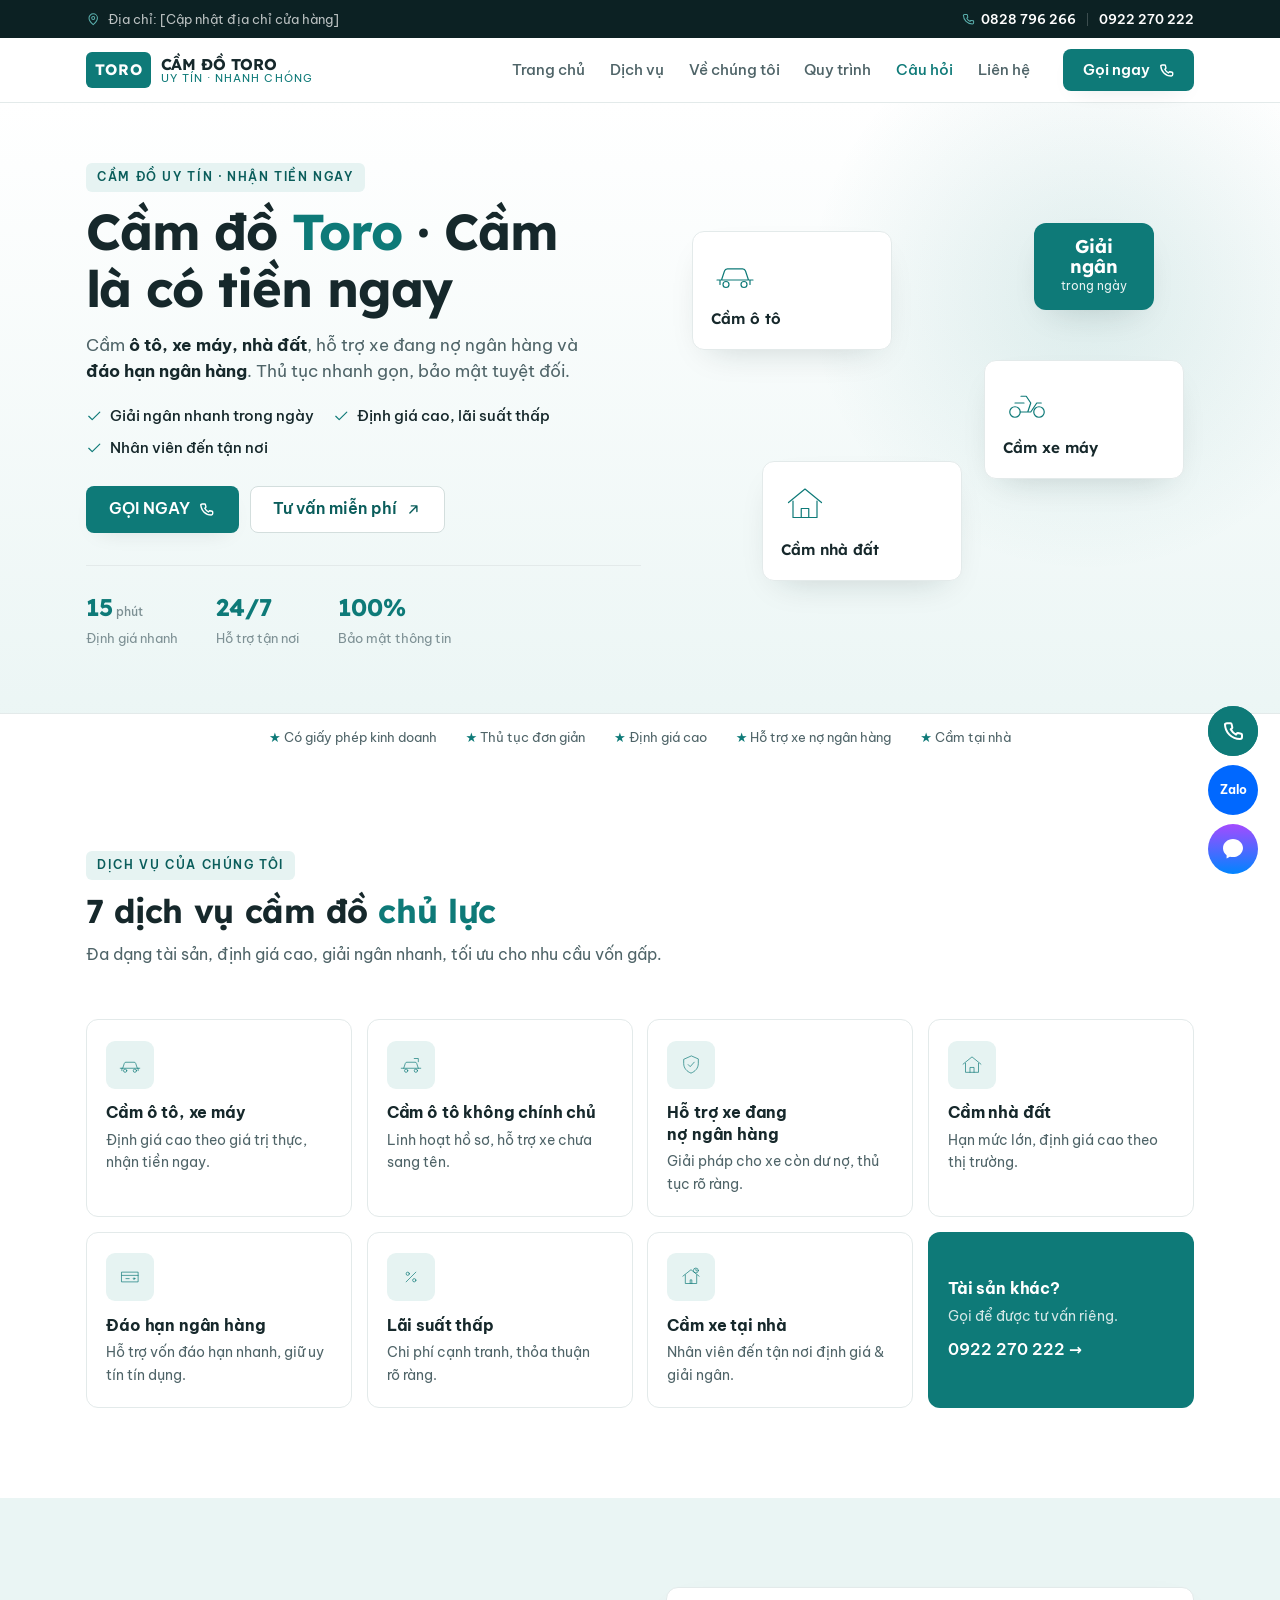
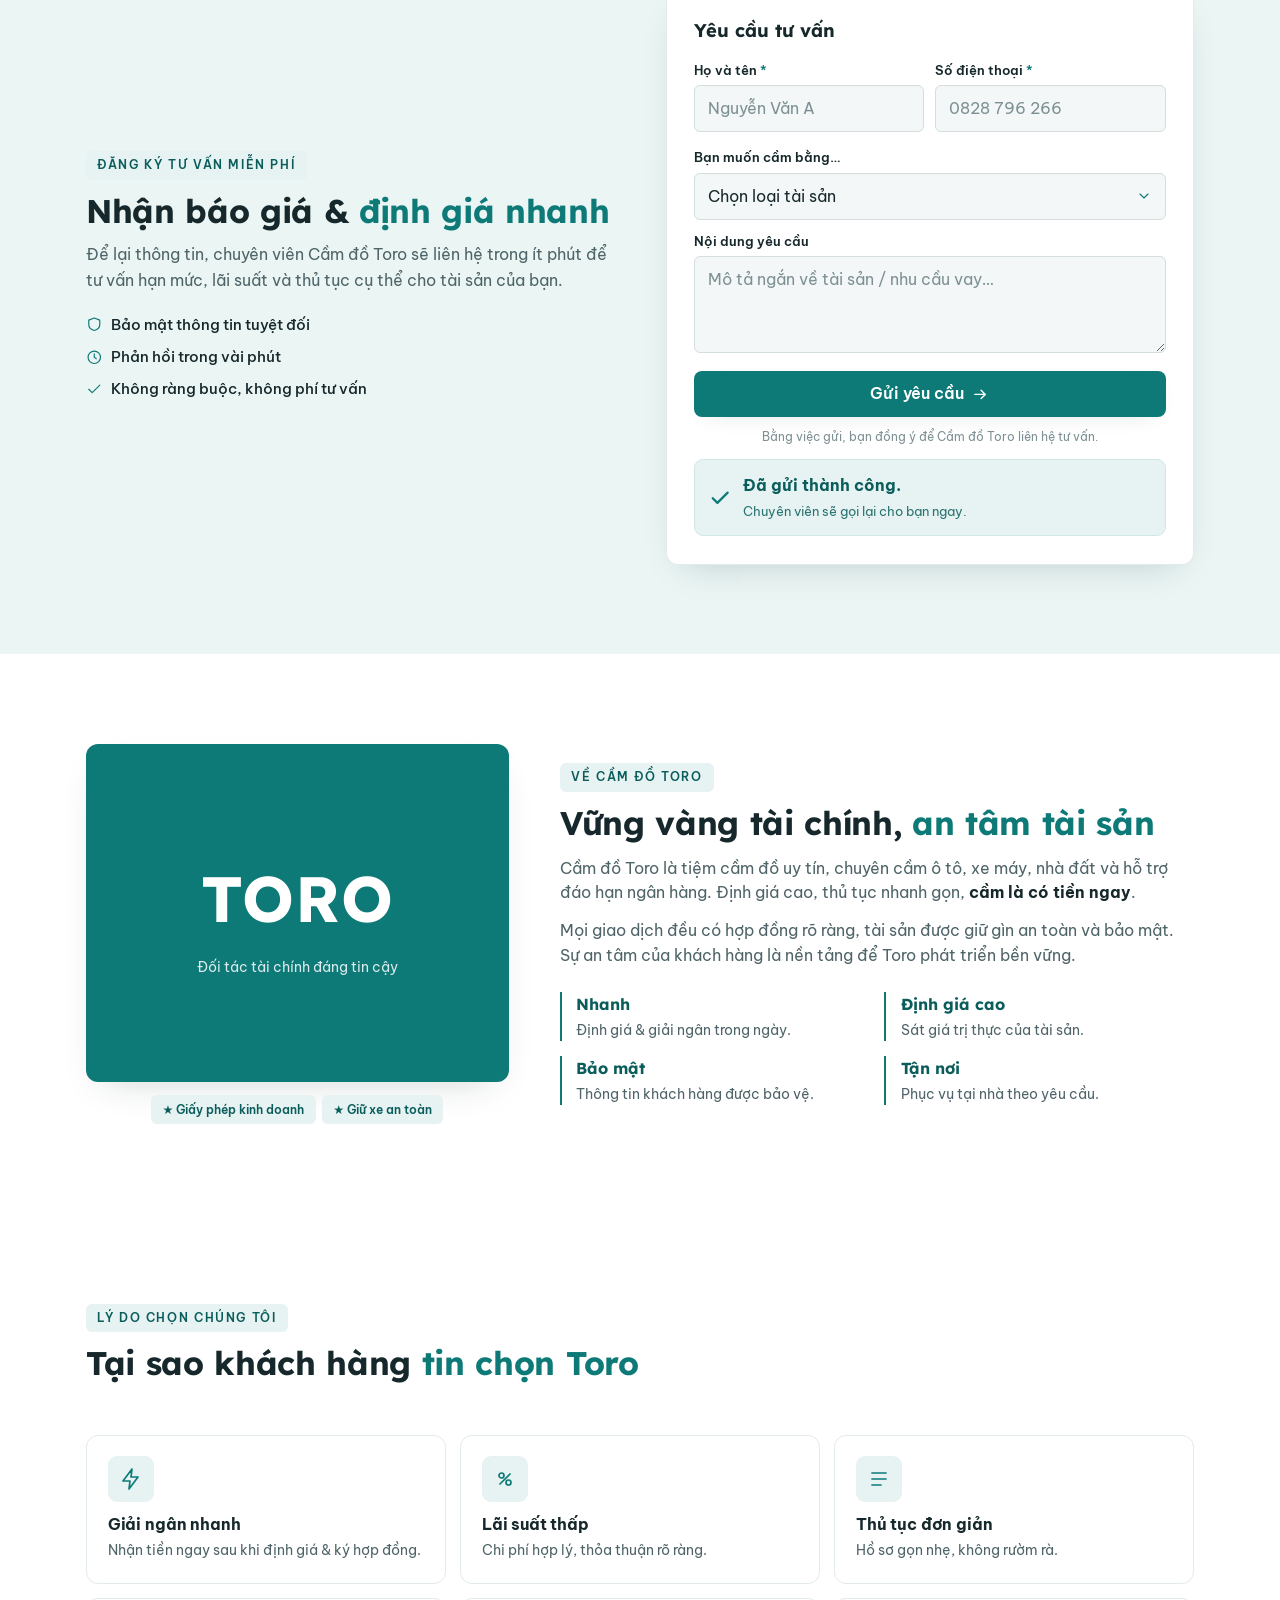
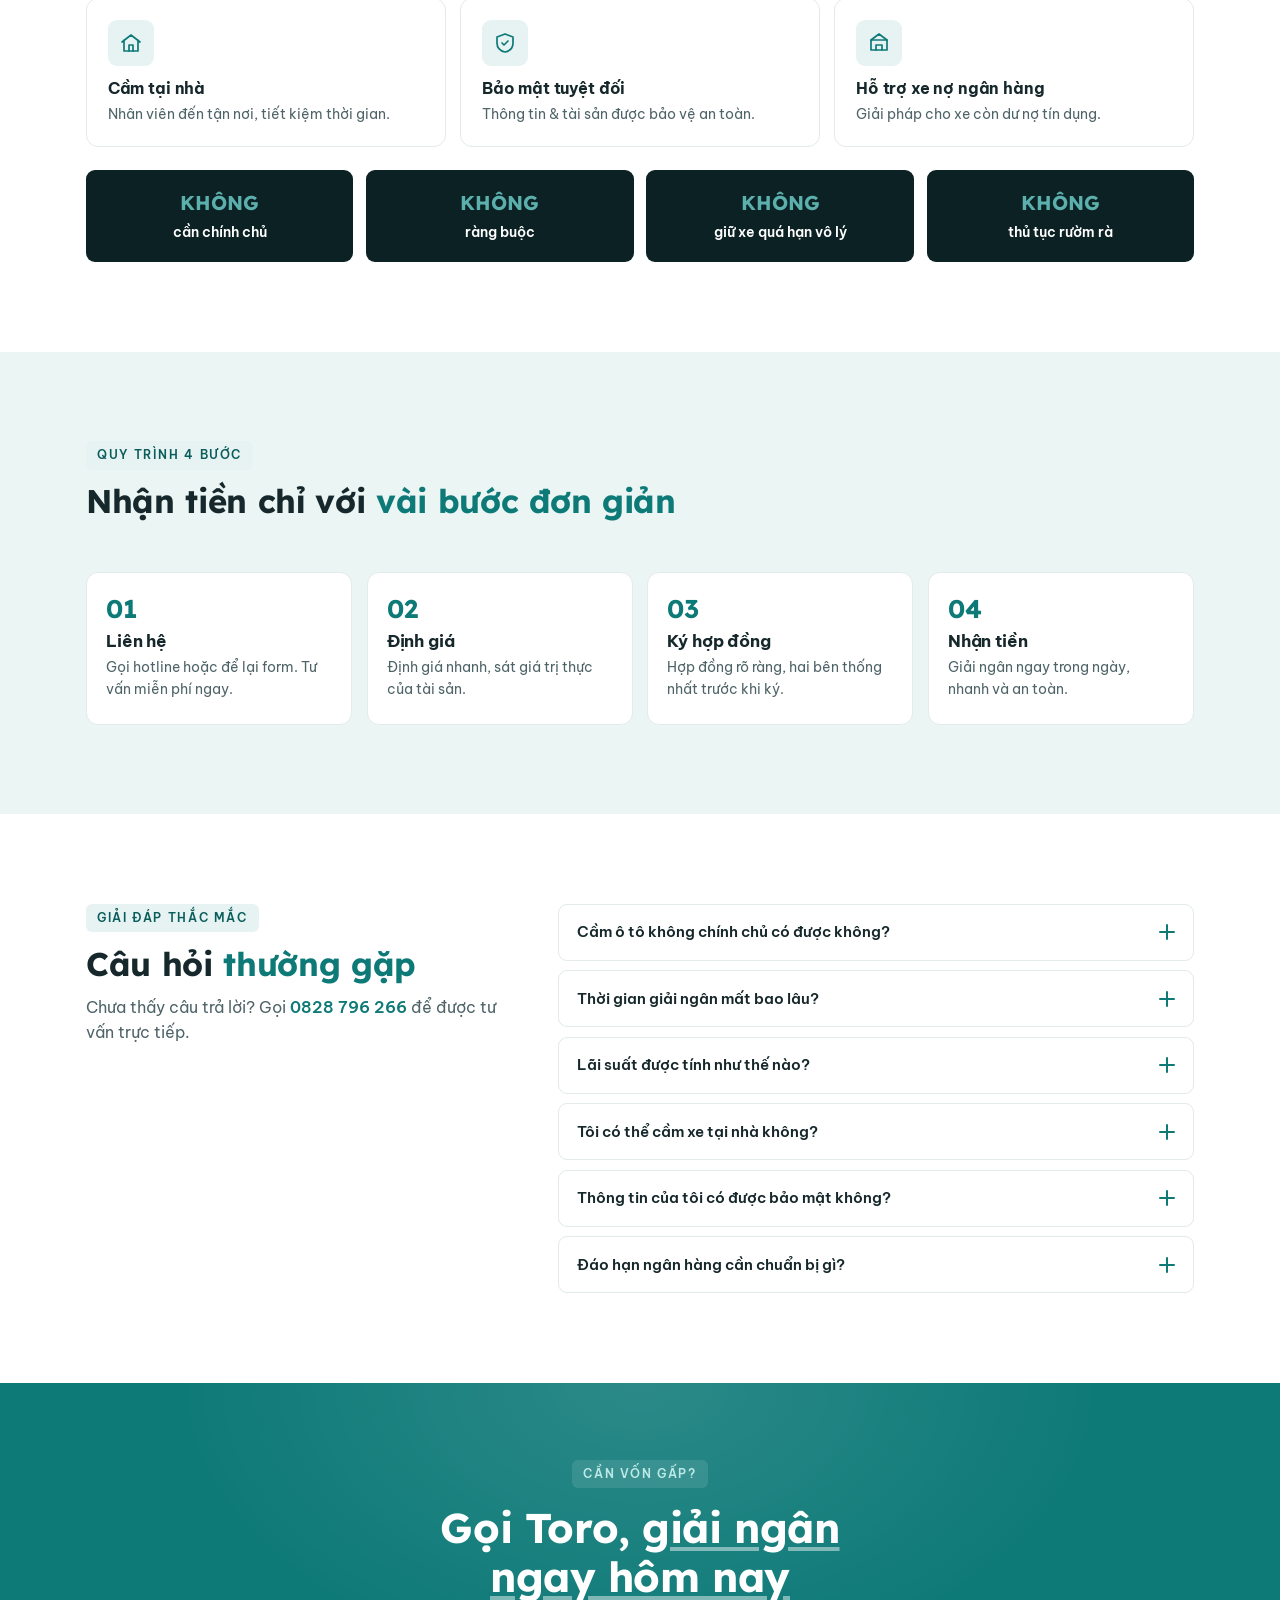
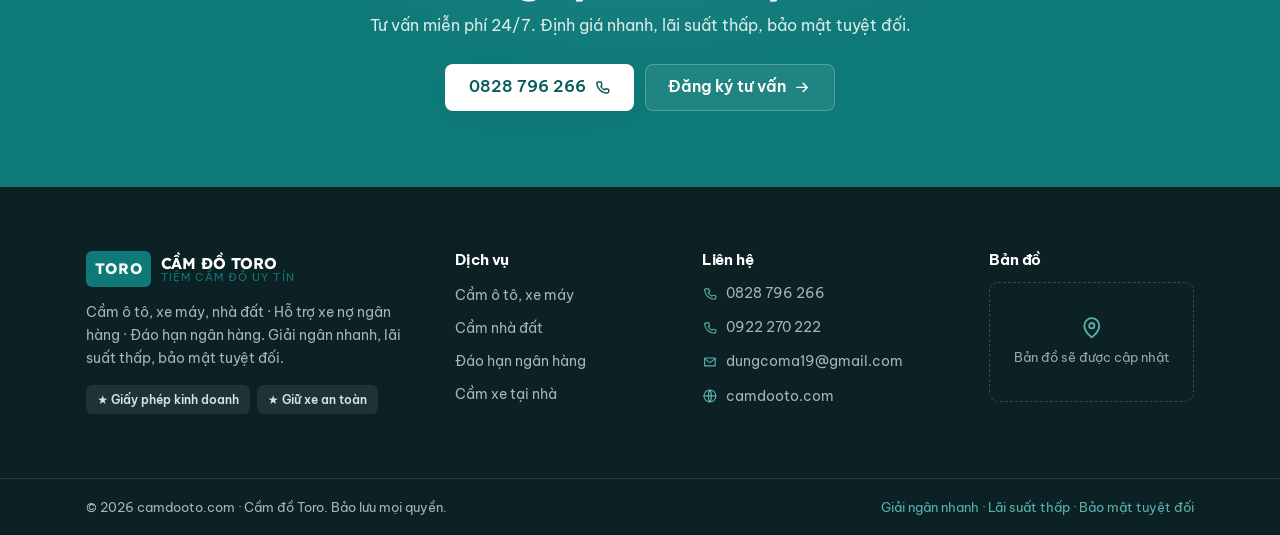
==== commit 4def69a5: "Sua giong noi cho dung tiem cam do (bo tu duy ngan hang) - Bo han section 'may tinh lai' o ca v1 + v" ====
--- a/index.html
+++ b/index.html
@@ -113,9 +113,9 @@
       <div class="hero__glow" aria-hidden="true"></div>
       <div class="container hero__grid">
         <div class="hero__copy">
-          <span class="eyebrow">Hỗ trợ tài chính · Cầm đồ uy tín</span>
+          <span class="eyebrow">Cầm đồ uy tín · Nhận tiền ngay</span>
           <h1 class="hero__title" id="hero-title">
-            Cầm đồ <span class="text-brand">Toro</span> · Hỗ trợ tài chính nhanh
+            Cầm đồ <span class="text-brand">Toro</span> · Cầm là có tiền ngay
           </h1>
           <p class="hero__sub">
             Cầm <strong>ô tô, xe máy, nhà đất</strong>, hỗ trợ xe đang nợ ngân hàng
@@ -124,7 +124,7 @@
 
           <ul class="hero__points">
             <li><svg class="ico ico--brand" viewBox="0 0 24 24" aria-hidden="true"><path d="m20 6-11 11-5-5"/></svg> Giải ngân nhanh trong ngày</li>
-            <li><svg class="ico ico--brand" viewBox="0 0 24 24" aria-hidden="true"><path d="m20 6-11 11-5-5"/></svg> Lãi suất thấp, minh bạch</li>
+            <li><svg class="ico ico--brand" viewBox="0 0 24 24" aria-hidden="true"><path d="m20 6-11 11-5-5"/></svg> Định giá cao, lãi suất thấp</li>
             <li><svg class="ico ico--brand" viewBox="0 0 24 24" aria-hidden="true"><path d="m20 6-11 11-5-5"/></svg> Nhân viên đến tận nơi</li>
           </ul>
 
@@ -184,7 +184,7 @@
         <div class="container trustbar__inner">
           <span>★ Có giấy phép kinh doanh</span>
           <span>★ Thủ tục đơn giản</span>
-          <span>★ Không phí ẩn</span>
+          <span>★ Định giá cao</span>
           <span>★ Hỗ trợ xe nợ ngân hàng</span>
           <span>★ Cầm tại nhà</span>
         </div>
@@ -221,7 +221,7 @@
           <li class="service reveal">
             <span class="service__ico"><svg viewBox="0 0 64 64" aria-hidden="true"><path d="M10 30 32 12l22 18M16 28v22h32V28M27 50V38h10v12"/></svg></span>
             <h3>Cầm nhà đất</h3>
-            <p>Hạn mức lớn, định giá minh bạch theo thị trường.</p>
+            <p>Hạn mức lớn, định giá cao theo thị trường.</p>
           </li>
           <li class="service reveal">
             <span class="service__ico"><svg viewBox="0 0 64 64" aria-hidden="true"><path d="M12 20h40v24H12z"/><path d="M12 28h40M22 36h8"/><circle cx="42" cy="36" r="2"/></svg></span>
@@ -231,7 +231,7 @@
           <li class="service reveal">
             <span class="service__ico"><svg viewBox="0 0 64 64" aria-hidden="true"><path d="M20 44 44 20"/><circle cx="24" cy="24" r="4"/><circle cx="40" cy="40" r="4"/></svg></span>
             <h3>Lãi suất thấp</h3>
-            <p>Chi phí cạnh tranh, công khai trước khi ký.</p>
+            <p>Chi phí cạnh tranh, thỏa thuận rõ ràng.</p>
           </li>
           <li class="service reveal">
             <span class="service__ico"><svg viewBox="0 0 64 64" aria-hidden="true"><path d="M12 30 32 14l20 16M18 27v21h28V27"/><path d="M30 48v-9h4v9"/><circle cx="44" cy="16" r="6"/><path d="M44 13v3l2 1"/></svg></span>
@@ -325,75 +325,12 @@
       </div>
     </section>
 
-    <!-- ============================================================
-         6. VÍ DỤ MINH BẠCH CHI PHÍ · máy tính lãi minh hoạ
-         ============================================================ -->
-    <section class="calc section" id="chi-phi" aria-labelledby="cp-title">
-      <div class="container calc__grid">
-        <div class="calc__head">
-          <span class="eyebrow">Minh bạch chi phí</span>
-          <h2 class="section__title" id="cp-title">Ước tính lãi <span class="text-brand">trong vài giây</span></h2>
-          <p class="section__lead">Công cụ minh hoạ giúp bạn hình dung chi phí. Lãi suất, thời hạn vay được công khai rõ ràng: <strong>không phí ẩn, không phát sinh</strong>.</p>
-
-          <ul class="calc__terms">
-            <li><span>Thời hạn vay</span><strong>Linh hoạt theo thỏa thuận</strong></li>
-            <li><span>Lãi suất</span><strong>Công khai trước khi ký hợp đồng</strong></li>
-            <li><span>Phí ẩn</span><strong>Không, cam kết bằng văn bản</strong></li>
-          </ul>
-        </div>
-
-        <div class="bezel calc__panelwrap">
-          <div class="calc__panel bezel__core">
-            <div class="field">
-              <label for="c-amount">Số tiền muốn vay (VNĐ)</label>
-              <input type="range" id="c-amount" min="5000000" max="500000000" step="5000000" value="50000000" />
-              <output class="calc__out" id="c-amount-out">50.000.000 ₫</output>
-            </div>
-
-            <div class="field">
-              <label for="c-rate">Lãi suất tham khảo (%/tháng)</label>
-              <div class="select-wrap">
-                <select id="c-rate">
-                  <option value="1">1%/tháng</option>
-                  <option value="1.5" selected>1,5%/tháng</option>
-                  <option value="2">2%/tháng</option>
-                  <option value="3">3%/tháng</option>
-                </select>
-                <svg class="select-wrap__chev" viewBox="0 0 24 24" aria-hidden="true"><path d="m6 9 6 6 6-6"/></svg>
-              </div>
-            </div>
-
-            <div class="field">
-              <label for="c-term">Thời hạn (tháng)</label>
-              <div class="chip-row" id="c-term-row" role="group" aria-label="Chọn thời hạn">
-                <button type="button" class="chip" data-term="1">1</button>
-                <button type="button" class="chip is-active" data-term="3">3</button>
-                <button type="button" class="chip" data-term="6">6</button>
-                <button type="button" class="chip" data-term="12">12</button>
-              </div>
-            </div>
-
-            <div class="calc__result">
-              <div class="calc__result-row">
-                <span>Lãi mỗi tháng (ước tính)</span>
-                <strong id="c-monthly">750.000 ₫</strong>
-              </div>
-              <div class="calc__result-row calc__result-row--total">
-                <span>Tổng lãi cả kỳ</span>
-                <strong id="c-total" class="text-brand">2.250.000 ₫</strong>
-              </div>
-            </div>
-
-            <p class="calc__disclaimer">* Chỉ mang tính minh hoạ, không phải báo giá chính thức. Mức lãi thực tế tùy tài sản &amp; thỏa thuận. Gọi <a href="tel:0828796266">0828 796 266</a> để nhận con số chính xác.</p>
-          </div>
-        </div>
-      </div>
-    </section>
+    <!-- (Đã bỏ section máy tính lãi: tiệm cầm đồ không phô số lãi như ngân hàng) -->
 
     <!-- ============================================================
          7. VỀ CHÚNG TÔI
          ============================================================ -->
-    <section class="about section section--tint" id="ve-chung-toi" aria-labelledby="vct-title">
+    <section class="about section" id="ve-chung-toi" aria-labelledby="vct-title">
       <div class="container about__grid">
         <div class="about__media" aria-hidden="true">
           <div class="bezel about__card">
@@ -404,7 +341,7 @@
           </div>
           <div class="about__chips">
             <span class="pill">★ Giấy phép kinh doanh</span>
-            <span class="pill">★ Hợp đồng minh bạch</span>
+            <span class="pill">★ Giữ xe an toàn</span>
           </div>
         </div>
 
@@ -412,12 +349,12 @@
           <span class="eyebrow">Về Cầm đồ Toro</span>
           <h2 class="section__title" id="vct-title">Vững vàng tài chính, <span class="text-brand">an tâm tài sản</span></h2>
           <!-- NỘI DUNG MẪU · chỉnh theo thực tế doanh nghiệp -->
-          <p>Cầm đồ Toro là đơn vị hỗ trợ tài chính uy tín, chuyên cầm cố ô tô, xe máy, nhà đất và các dịch vụ đáo hạn ngân hàng. Với quy trình chuẩn hóa và đội ngũ giàu kinh nghiệm, chúng tôi giúp khách hàng tiếp cận nguồn vốn <strong>nhanh, gọn, bảo mật</strong>.</p>
-          <p>Mọi khoản vay đều dựa trên hợp đồng rõ ràng, lãi suất công khai và cam kết không phí ẩn. Sự an tâm của khách hàng là nền tảng để Toro phát triển bền vững.</p>
+          <p>Cầm đồ Toro là tiệm cầm đồ uy tín, chuyên cầm ô tô, xe máy, nhà đất và hỗ trợ đáo hạn ngân hàng. Định giá cao, thủ tục nhanh gọn, <strong>cầm là có tiền ngay</strong>.</p>
+          <p>Mọi giao dịch đều có hợp đồng rõ ràng, tài sản được giữ gìn an toàn và bảo mật. Sự an tâm của khách hàng là nền tảng để Toro phát triển bền vững.</p>
 
           <ul class="about__list">
             <li><strong>Nhanh</strong><span>Định giá &amp; giải ngân trong ngày.</span></li>
-            <li><strong>Minh bạch</strong><span>Lãi suất, điều khoản rõ ràng từ đầu.</span></li>
+            <li><strong>Định giá cao</strong><span>Sát giá trị thực của tài sản.</span></li>
             <li><strong>Bảo mật</strong><span>Thông tin khách hàng được bảo vệ.</span></li>
             <li><strong>Tận nơi</strong><span>Phục vụ tại nhà theo yêu cầu.</span></li>
           </ul>
@@ -437,7 +374,7 @@
 
         <ul class="why__grid">
           <li class="why__item reveal"><span class="why__ico"><svg viewBox="0 0 24 24" aria-hidden="true"><path d="M13 2 4 14h7l-1 8 9-12h-7z"/></svg></span><h3>Giải ngân nhanh</h3><p>Nhận tiền ngay sau khi định giá &amp; ký hợp đồng.</p></li>
-          <li class="why__item reveal"><span class="why__ico"><svg viewBox="0 0 24 24" aria-hidden="true"><path d="M7 17 17 7"/><circle cx="8.5" cy="8.5" r="2.5"/><circle cx="15.5" cy="15.5" r="2.5"/></svg></span><h3>Lãi suất thấp</h3><p>Chi phí cạnh tranh, công khai minh bạch.</p></li>
+          <li class="why__item reveal"><span class="why__ico"><svg viewBox="0 0 24 24" aria-hidden="true"><path d="M7 17 17 7"/><circle cx="8.5" cy="8.5" r="2.5"/><circle cx="15.5" cy="15.5" r="2.5"/></svg></span><h3>Lãi suất thấp</h3><p>Chi phí hợp lý, thỏa thuận rõ ràng.</p></li>
           <li class="why__item reveal"><span class="why__ico"><svg viewBox="0 0 24 24" aria-hidden="true"><path d="M5 6h14M5 12h14M5 18h9"/></svg></span><h3>Thủ tục đơn giản</h3><p>Hồ sơ gọn nhẹ, không rườm rà.</p></li>
           <li class="why__item reveal"><span class="why__ico"><svg viewBox="0 0 24 24" aria-hidden="true"><path d="M3 11 12 4l9 7M5 9v11h14V9"/><path d="M10 20v-6h4v6"/></svg></span><h3>Cầm tại nhà</h3><p>Nhân viên đến tận nơi, tiết kiệm thời gian.</p></li>
           <li class="why__item reveal"><span class="why__ico"><svg viewBox="0 0 24 24" aria-hidden="true"><path d="M12 3 4 6v6c0 5 3.4 8 8 9 4.6-1 8-4 8-9V6Z"/><path d="m9 12 2 2 4-4"/></svg></span><h3>Bảo mật tuyệt đối</h3><p>Thông tin &amp; tài sản được bảo vệ an toàn.</p></li>
@@ -446,8 +383,8 @@
 
         <!-- Dải thẻ tối nhấn cam kết -->
         <div class="why__pledge">
-          <div class="bezel pledge"><div class="bezel__core pledge__core"><span class="pledge__no">KHÔNG</span><strong>phí ẩn</strong></div></div>
-          <div class="bezel pledge"><div class="bezel__core pledge__core"><span class="pledge__no">KHÔNG</span><strong>phát sinh</strong></div></div>
+          <div class="bezel pledge"><div class="bezel__core pledge__core"><span class="pledge__no">KHÔNG</span><strong>cần chính chủ</strong></div></div>
+          <div class="bezel pledge"><div class="bezel__core pledge__core"><span class="pledge__no">KHÔNG</span><strong>ràng buộc</strong></div></div>
           <div class="bezel pledge"><div class="bezel__core pledge__core"><span class="pledge__no">KHÔNG</span><strong>giữ xe quá hạn vô lý</strong></div></div>
           <div class="bezel pledge"><div class="bezel__core pledge__core"><span class="pledge__no">KHÔNG</span><strong>thủ tục rườm rà</strong></div></div>
         </div>
@@ -471,11 +408,11 @@
           </li>
           <li class="step reveal">
             <span class="step__num">02</span>
-            <div class="step__body"><h3>Định giá</h3><p>Định giá tài sản nhanh, minh bạch, đúng giá trị thực.</p></div>
+            <div class="step__body"><h3>Định giá</h3><p>Định giá nhanh, sát giá trị thực của tài sản.</p></div>
           </li>
           <li class="step reveal">
             <span class="step__num">03</span>
-            <div class="step__body"><h3>Ký hợp đồng</h3><p>Hợp đồng rõ ràng, lãi suất &amp; điều khoản công khai.</p></div>
+            <div class="step__body"><h3>Ký hợp đồng</h3><p>Hợp đồng rõ ràng, hai bên thống nhất trước khi ký.</p></div>
           </li>
           <li class="step reveal">
             <span class="step__num">04</span>
@@ -516,7 +453,7 @@
               <span>Lãi suất được tính như thế nào?</span>
               <span class="faq__icon" aria-hidden="true"></span>
             </button>
-            <div class="faq__a"><div class="faq__a-inner"><p>Lãi suất được công khai và thống nhất trước khi ký hợp đồng, không phí ẩn, không phát sinh. Bạn có thể dùng công cụ ước tính ở trên để hình dung chi phí.</p></div></div>
+            <div class="faq__a"><div class="faq__a-inner"><p>Lãi suất tùy loại tài sản và được thỏa thuận, thống nhất ngay khi định giá. Gọi hotline để được báo mức cụ thể cho trường hợp của bạn.</p></div></div>
           </div>
           <div class="faq__item">
             <button class="faq__q" aria-expanded="false">
@@ -574,12 +511,12 @@
       <div class="footer__brand">
         <a href="#trang-chu" class="brand brand--footer">
           <span class="brand__badge">TORO</span>
-          <span class="brand__txt"><strong>CẦM ĐỒ TORO</strong><em>Hỗ trợ tài chính uy tín</em></span>
+          <span class="brand__txt"><strong>CẦM ĐỒ TORO</strong><em>Tiệm cầm đồ uy tín</em></span>
         </a>
         <p>Cầm ô tô, xe máy, nhà đất · Hỗ trợ xe nợ ngân hàng · Đáo hạn ngân hàng. Giải ngân nhanh, lãi suất thấp, bảo mật tuyệt đối.</p>
         <div class="footer__pills">
           <span class="pill">★ Giấy phép kinh doanh</span>
-          <span class="pill">★ Không phí ẩn</span>
+          <span class="pill">★ Giữ xe an toàn</span>
         </div>
       </div>
 
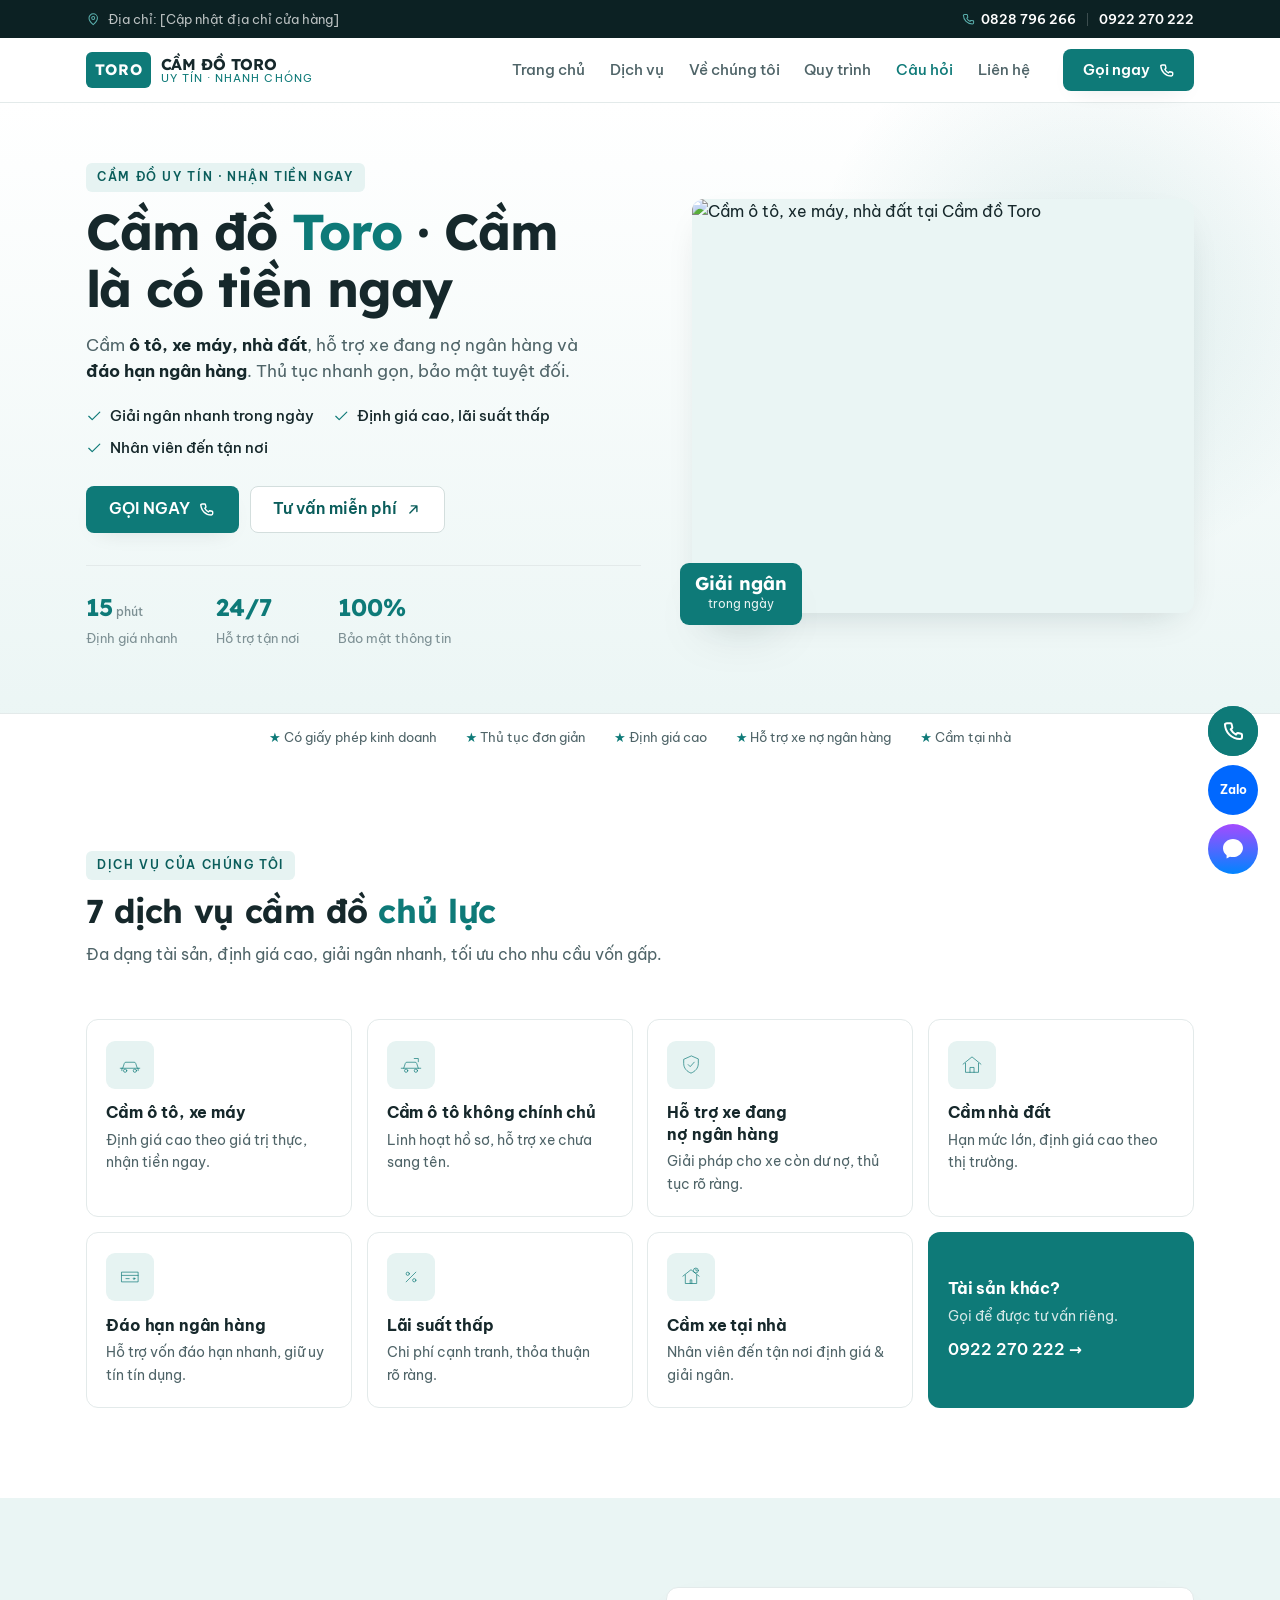
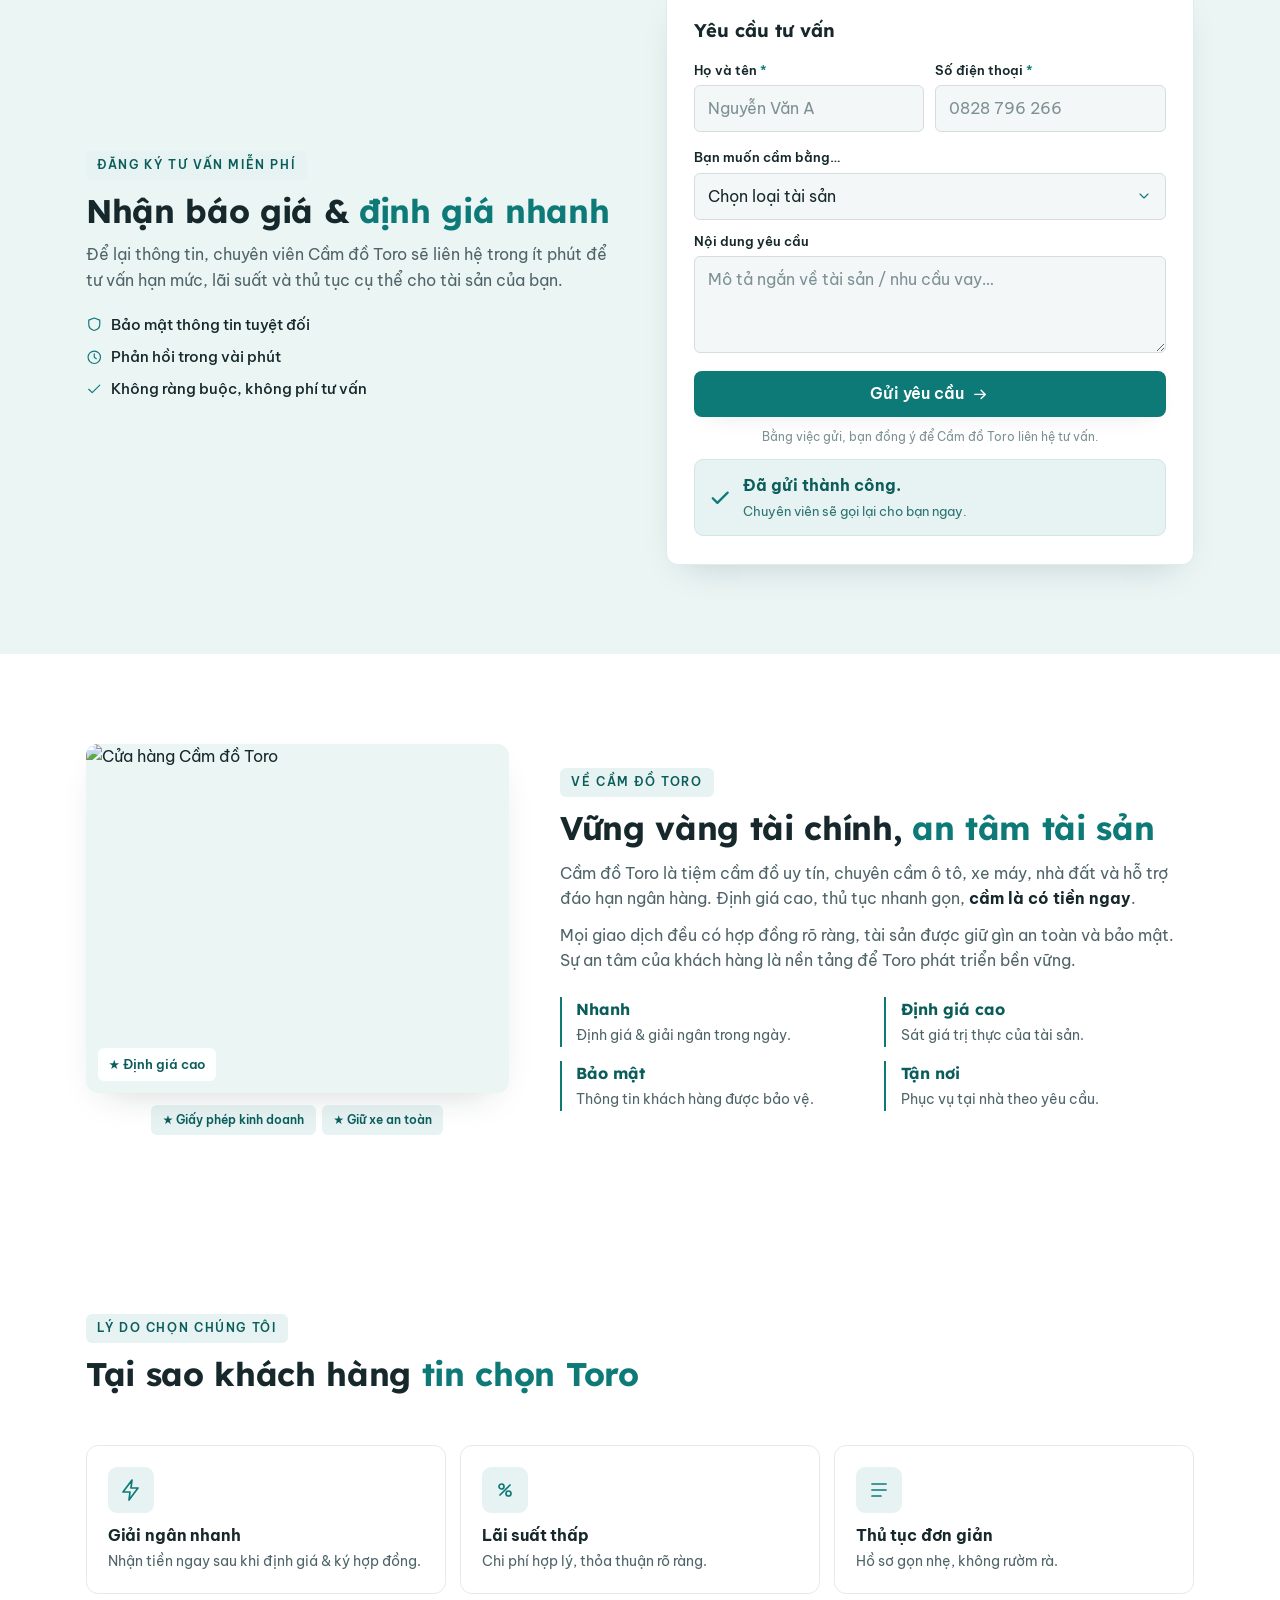
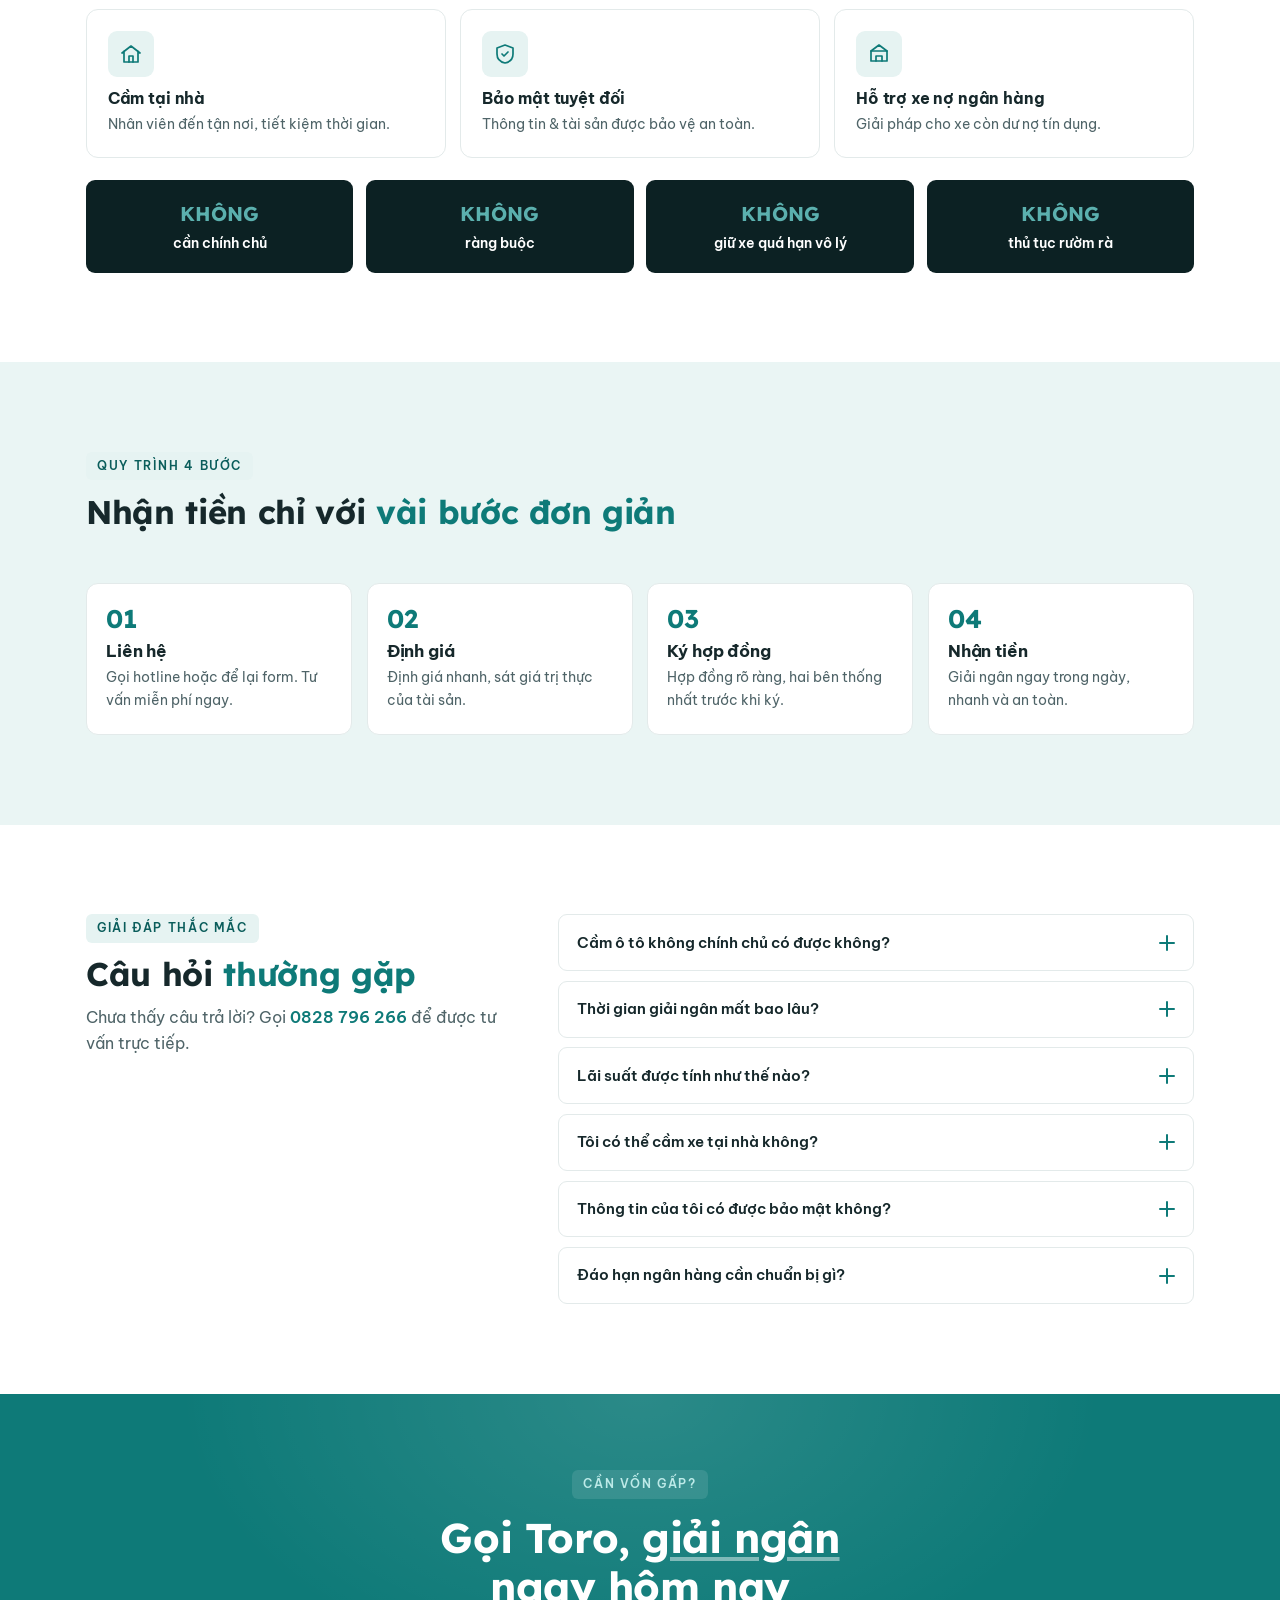
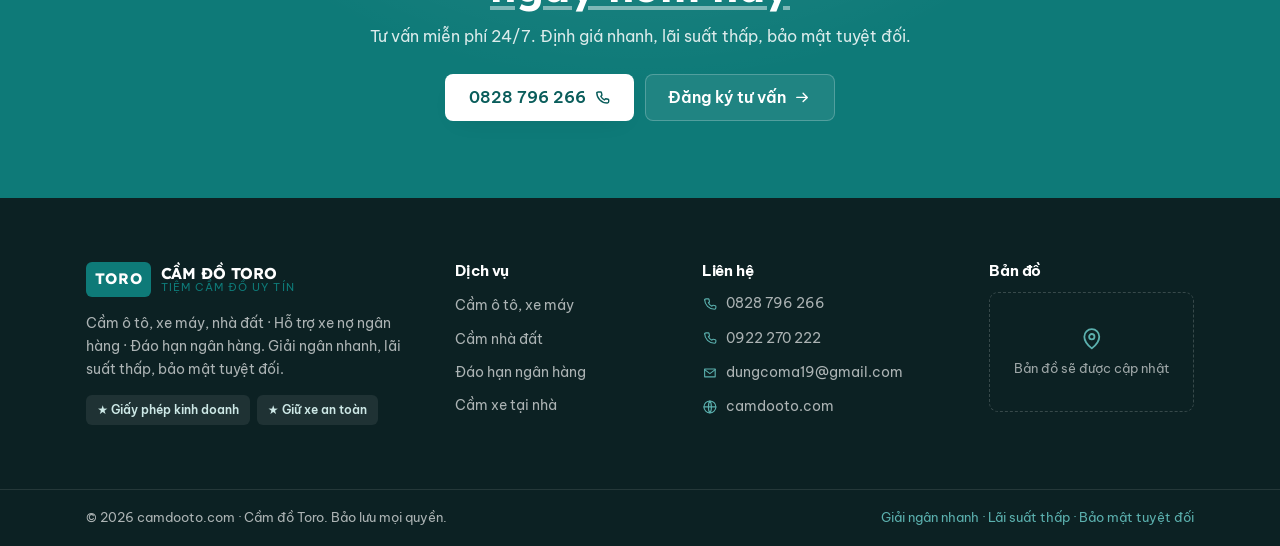
==== commit ced105c5: "Them anh accent cho v1 (hero + ve chung toi) - Hero: thay cum the SVG bang anh that + badge 'Giai ng" ====
--- a/index.html
+++ b/index.html
@@ -150,28 +150,13 @@
           </dl>
         </div>
 
-        <!-- Cụm visual: thẻ nổi double-bezel với icon ô tô / xe máy / nhà đất (SVG tự vẽ) -->
-        <div class="hero__visual" aria-hidden="true">
-          <div class="bezel float-card float-card--a">
-            <div class="bezel__core">
-              <svg class="asset" viewBox="0 0 64 64"><path d="M8 40h48M14 40l4-12a4 4 0 0 1 3.8-2.8h20.4A4 4 0 0 1 46 28l4 12M12 40v6m40-6v6"/><circle cx="20" cy="46" r="4"/><circle cx="44" cy="46" r="4"/></svg>
-              <p class="asset__tag">Cầm ô tô</p>
-            </div>
-          </div>
-          <div class="bezel float-card float-card--b">
-            <div class="bezel__core">
-              <svg class="asset" viewBox="0 0 64 64"><circle cx="16" cy="44" r="7"/><circle cx="48" cy="44" r="7"/><path d="M23 44h14l8-12h6M37 32l-6-9h-7m13 9-4 12M16 32h12"/></svg>
-              <p class="asset__tag">Cầm xe máy</p>
-            </div>
-          </div>
-          <div class="bezel float-card float-card--c">
-            <div class="bezel__core">
-              <svg class="asset" viewBox="0 0 64 64"><path d="M10 30 32 12l22 18M16 28v22h32V28M27 50V38h10v12"/></svg>
-              <p class="asset__tag">Cầm nhà đất</p>
-            </div>
-          </div>
-          <div class="hero__badge bezel">
-            <div class="bezel__core hero__badge-core">
+        <!-- Cụm visual hero: ảnh (ẢNH DEMO loremflickr · thay bằng ảnh thật) + badge -->
+        <div class="hero__visual">
+          <div class="hero__photo media-frame">
+            <img class="ph" src="https://loremflickr.com/720/600/car?lock=22" alt="Cầm ô tô, xe máy, nhà đất tại Cầm đồ Toro" />
+          </div>
+          <div class="hero__badge">
+            <div class="hero__badge-core">
               <strong>Giải ngân</strong>
               <span>trong ngày</span>
             </div>
@@ -332,12 +317,11 @@
          ============================================================ -->
     <section class="about section" id="ve-chung-toi" aria-labelledby="vct-title">
       <div class="container about__grid">
-        <div class="about__media" aria-hidden="true">
-          <div class="bezel about__card">
-            <div class="bezel__core about__card-core">
-              <span class="about__big">TORO</span>
-              <p>Đối tác tài chính đáng tin cậy</p>
-            </div>
+        <div class="about__media">
+          <!-- ẢNH DEMO: thay bằng ảnh cửa hàng / đội ngũ thật -->
+          <div class="about__photo media-frame">
+            <img class="ph" loading="lazy" src="https://loremflickr.com/760/620/store,shop?lock=42" alt="Cửa hàng Cầm đồ Toro" />
+            <span class="about__photo-tag">★ Định giá cao</span>
           </div>
           <div class="about__chips">
             <span class="pill">★ Giấy phép kinh doanh</span>
--- a/style.css
+++ b/style.css
@@ -227,6 +227,16 @@
 .trustbar__inner { display: flex; flex-wrap: wrap; gap: 0.6rem 1.8rem; justify-content: center; padding-block: 0.85rem; font-size: 0.82rem; color: var(--text-soft); }
 .trustbar__inner span { white-space: nowrap; }
 .trustbar__inner span::first-letter { color: var(--brand); }
+
+/* ---------- 8b. ẢNH ACCENT (hero + về chúng tôi) ---------- */
+.media-frame { position: relative; border-radius: var(--r-lg); overflow: hidden; box-shadow: var(--shadow-md); background: var(--bg-tint); }
+.media-frame img { width: 100%; height: 100%; object-fit: cover; display: block; }
+.hero__visual { min-height: 0; }
+.hero__photo { position: relative; width: 100%; aspect-ratio: 4 / 3.3; }
+.hero__badge { position: absolute; left: -12px; bottom: -12px; top: auto; right: auto; width: auto; background: var(--brand); border-radius: var(--r-md); box-shadow: var(--shadow-lg); }
+.hero__badge-core { padding: 0.7rem 0.95rem; }
+.about__photo { aspect-ratio: 4 / 3.3; }
+.about__photo-tag { position: absolute; left: 12px; bottom: 12px; z-index: 2; background: rgba(255, 255, 255, 0.92); color: var(--brand-700); font-weight: 600; font-size: 0.8rem; padding: 0.38rem 0.66rem; border-radius: var(--r-sm); backdrop-filter: blur(6px); }
 
 /* ---------- 9. SERVICES ---------- */
 .services { background: var(--bg); }
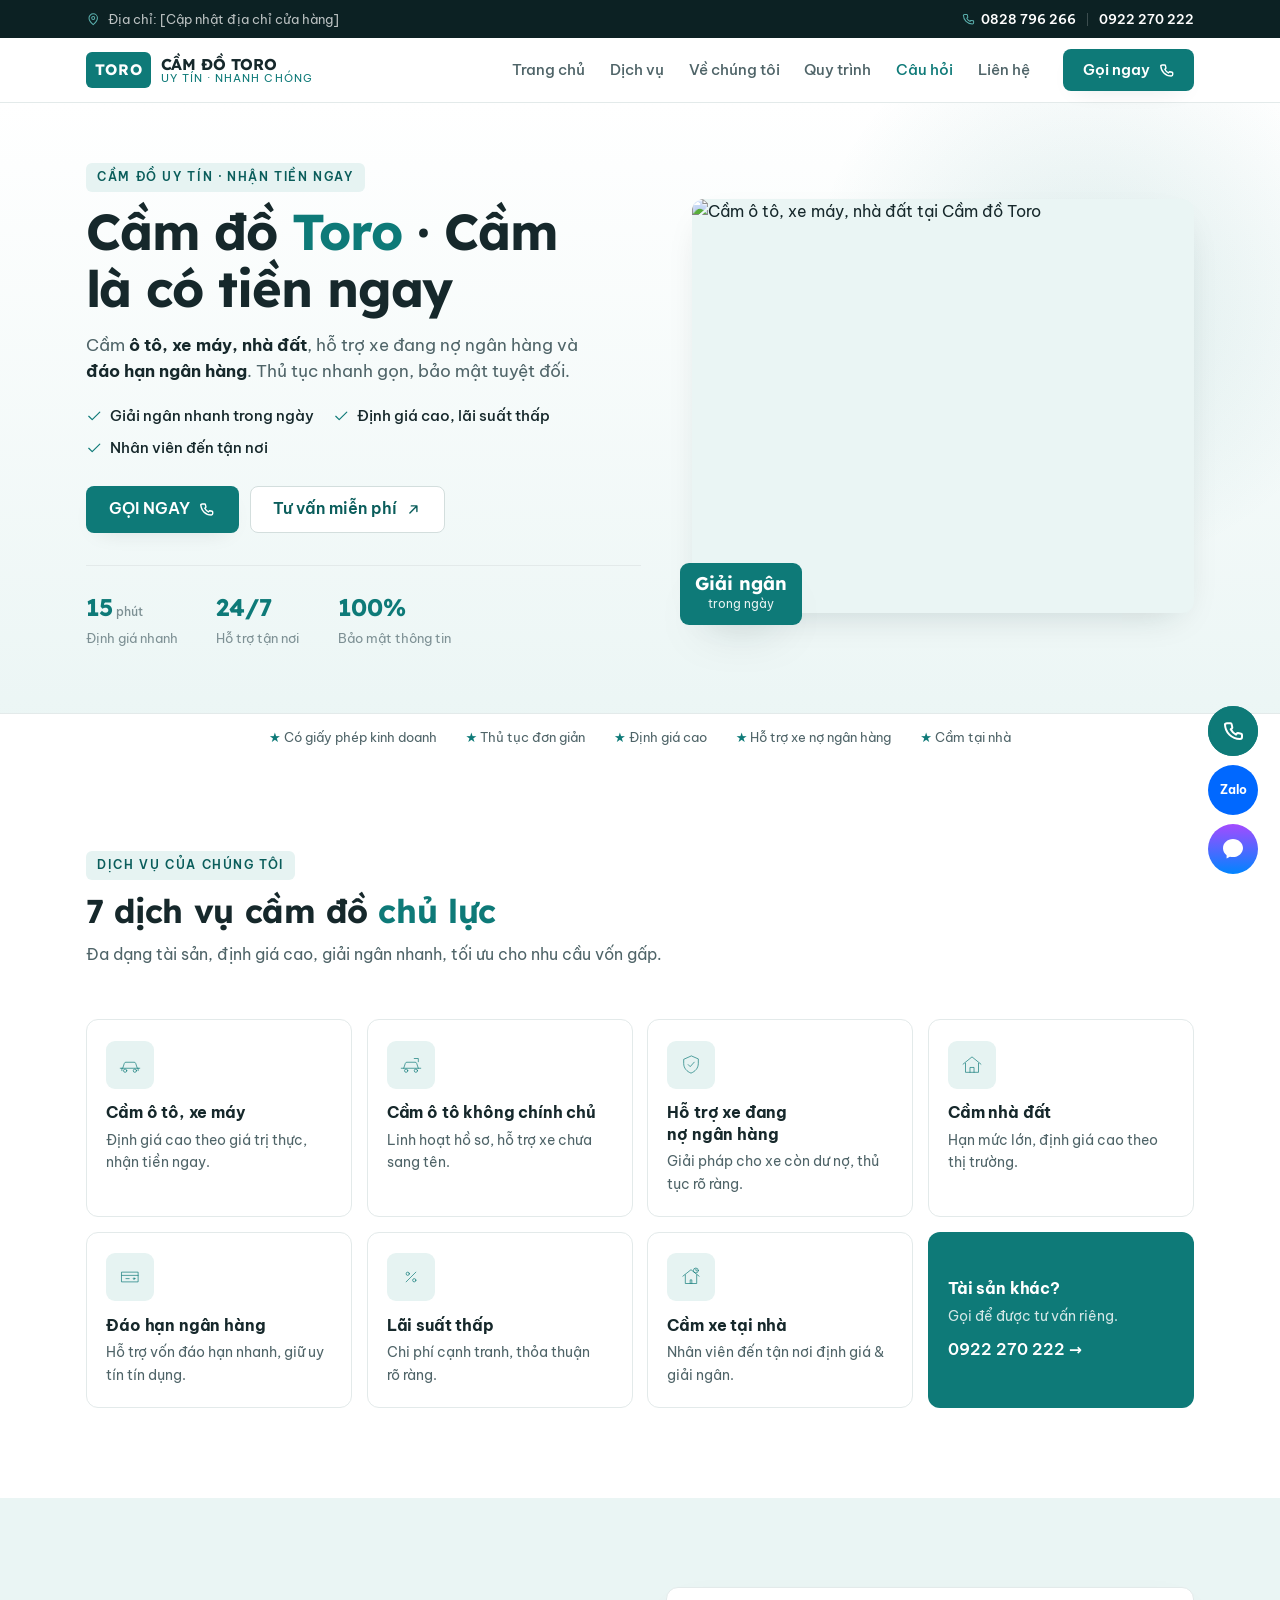
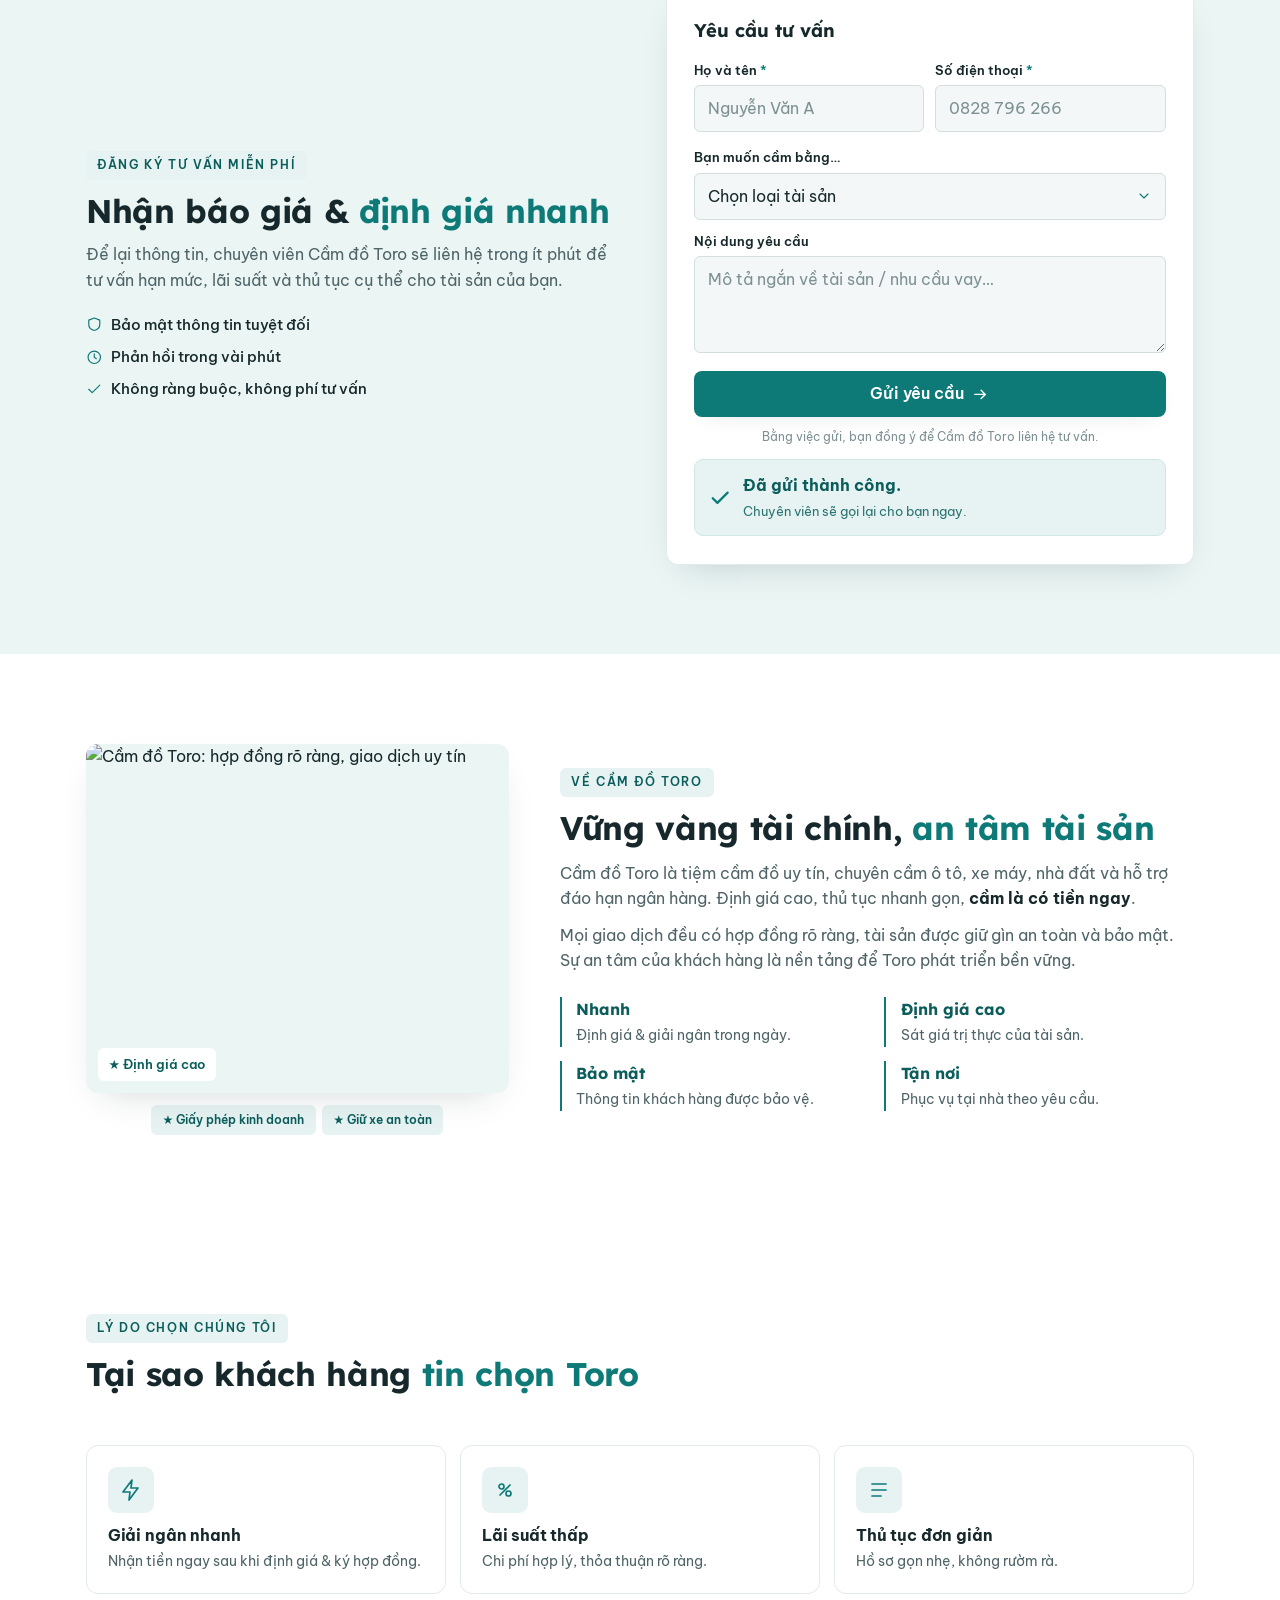
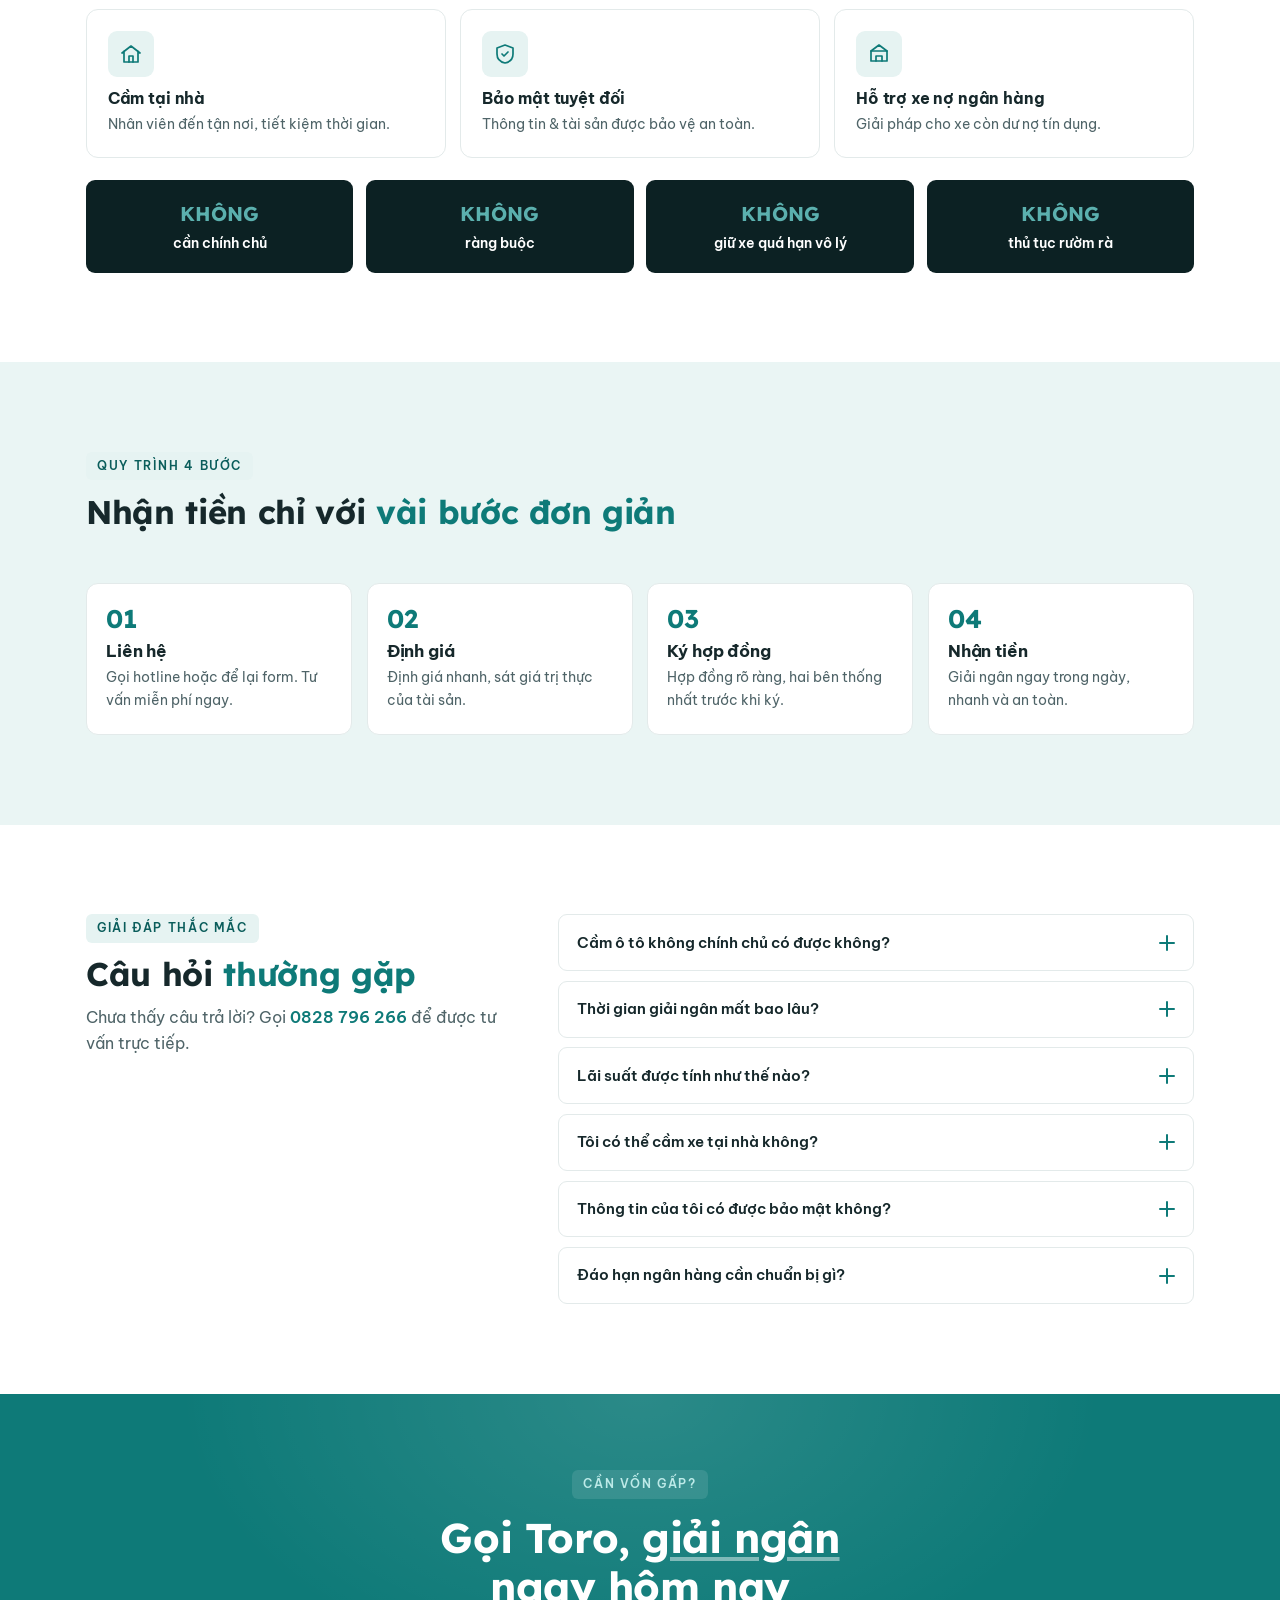
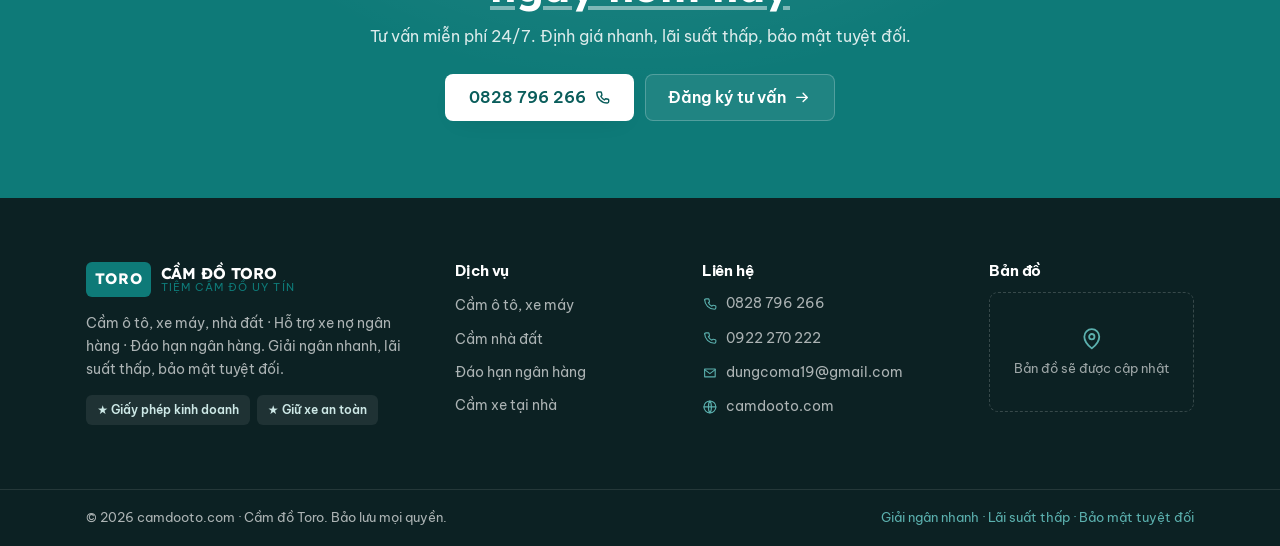
==== commit 92c666b2: "Thay anh ngau nhien bang anh dung chu the (Pexels) - Bo loremflickr (lay ngau nhien, hay ra anh la) " ====
--- a/index.html
+++ b/index.html
@@ -150,10 +150,10 @@
           </dl>
         </div>
 
-        <!-- Cụm visual hero: ảnh (ẢNH DEMO loremflickr · thay bằng ảnh thật) + badge -->
+        <!-- Cụm visual hero: ảnh Pexels (nên thay bằng ảnh thật của cửa hàng) + badge -->
         <div class="hero__visual">
           <div class="hero__photo media-frame">
-            <img class="ph" src="https://loremflickr.com/720/600/car?lock=22" alt="Cầm ô tô, xe máy, nhà đất tại Cầm đồ Toro" />
+            <img class="ph" src="https://images.pexels.com/photos/170811/pexels-photo-170811.jpeg?auto=compress&cs=tinysrgb&w=800" alt="Cầm ô tô, xe máy, nhà đất tại Cầm đồ Toro" />
           </div>
           <div class="hero__badge">
             <div class="hero__badge-core">
@@ -318,9 +318,9 @@
     <section class="about section" id="ve-chung-toi" aria-labelledby="vct-title">
       <div class="container about__grid">
         <div class="about__media">
-          <!-- ẢNH DEMO: thay bằng ảnh cửa hàng / đội ngũ thật -->
+          <!-- Ảnh stock Pexels (thay bằng ảnh cửa hàng / đội ngũ thật để tăng tin cậy) -->
           <div class="about__photo media-frame">
-            <img class="ph" loading="lazy" src="https://loremflickr.com/760/620/store,shop?lock=42" alt="Cửa hàng Cầm đồ Toro" />
+            <img class="ph" loading="lazy" src="https://images.pexels.com/photos/33175650/pexels-photo-33175650.jpeg?auto=compress&cs=tinysrgb&w=800" alt="Cầm đồ Toro: hợp đồng rõ ràng, giao dịch uy tín" />
             <span class="about__photo-tag">★ Định giá cao</span>
           </div>
           <div class="about__chips">
